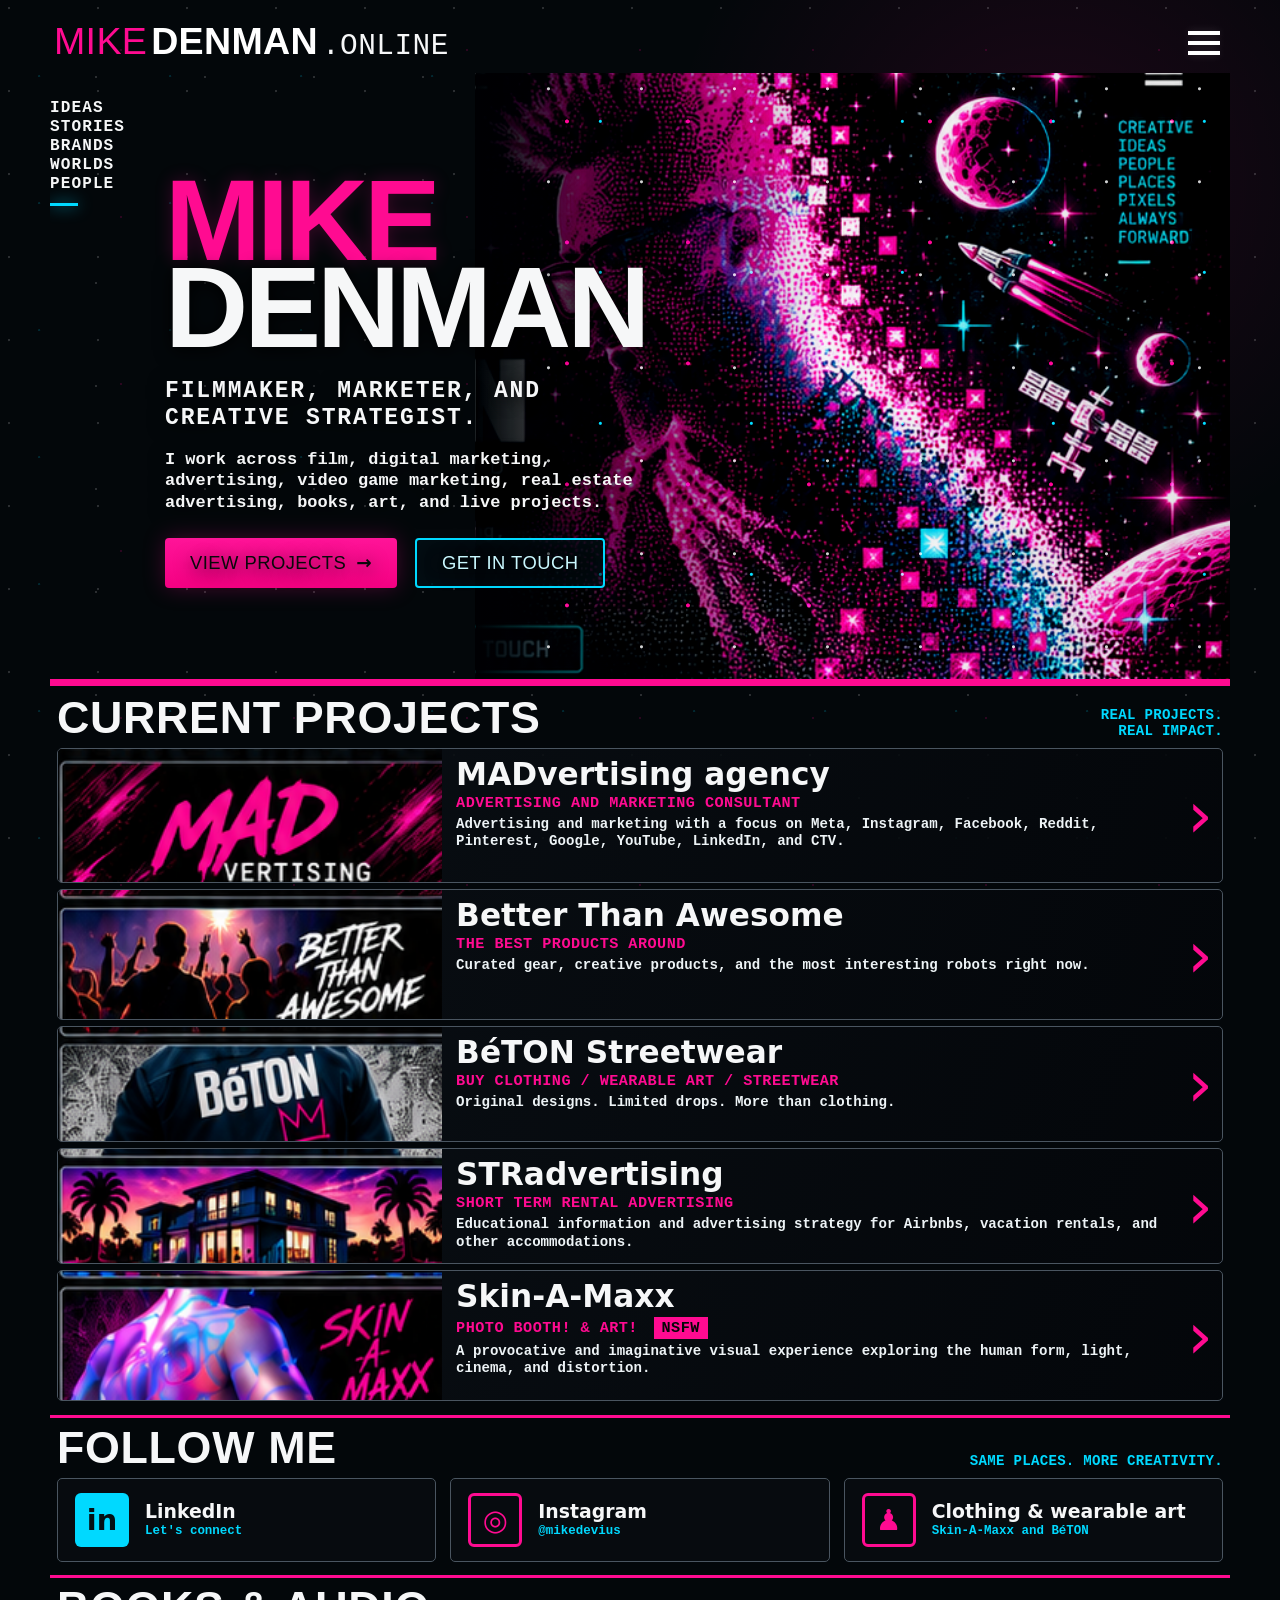
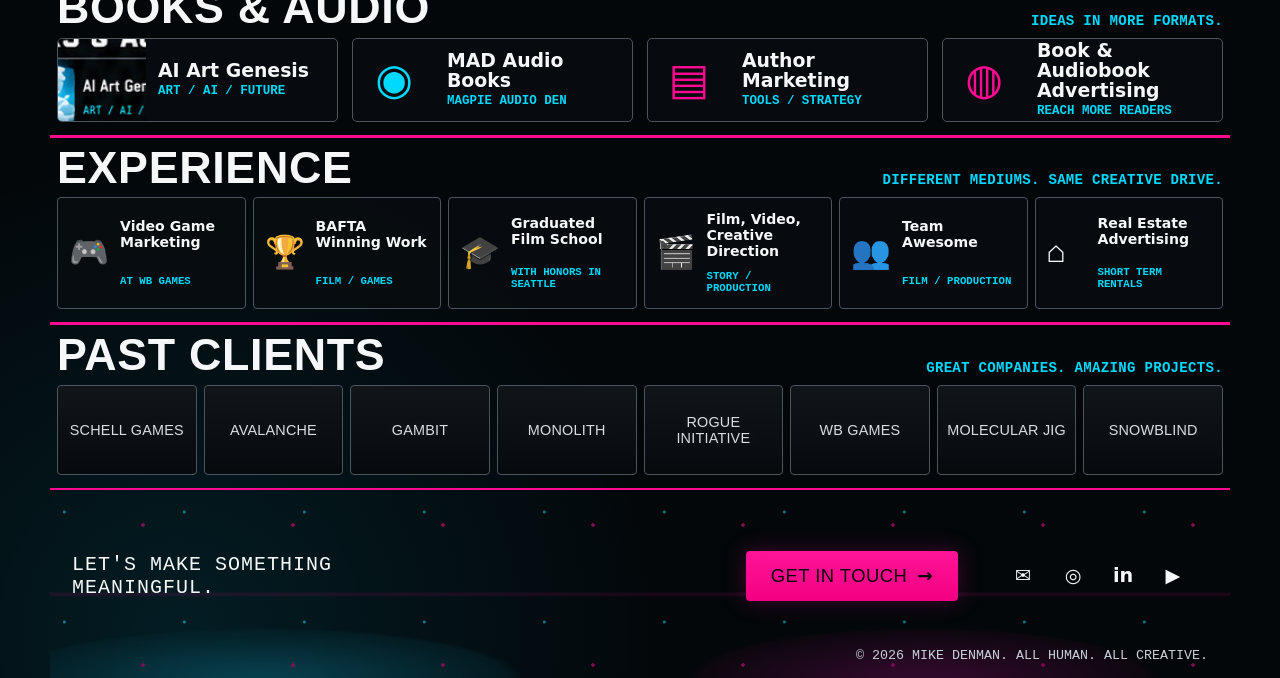
==== index.html @ 206ef880 "Add files via upload" ====
<!doctype html>
<html lang="en">
<head>
  <meta charset="utf-8">
  <meta name="viewport" content="width=device-width, initial-scale=1">
  <title>Mike Denman | Filmmaker, Marketer, Creative Strategist</title>
  <meta name="description" content="Mike Denman works across film, digital marketing, advertising, video game marketing, real estate advertising, books, art, and live projects.">
  <meta name="theme-color" content="#05080a">
  <meta property="og:title" content="Mike Denman | Filmmaker, Marketer, Creative Strategist">
  <meta property="og:description" content="Ideas, stories, brands, worlds, people. Film, marketing, advertising, games, books, art, and live projects.">
  <meta property="og:type" content="website">
  <meta property="og:image" content="assets/hero.png">
  <link rel="stylesheet" href="styles.css">
  <script src="site-config.js" defer></script>
  <script src="script.js" defer></script>
</head>
<body>
  <div class="page-noise" aria-hidden="true"></div>

  <header class="site-header" id="top">
    <a class="brand" href="#top" aria-label="Mike Denman Online home">
      <span>MIKE</span><strong>DENMAN</strong><em>.ONLINE</em>
    </a>
    <button class="menu-button" type="button" aria-label="Open navigation" aria-expanded="false">
      <span></span><span></span><span></span>
    </button>
    <nav class="nav-panel" aria-label="Primary navigation">
      <a href="#projects">Projects</a>
      <a href="#books">Books & Audio</a>
      <a href="#experience">Experience</a>
      <a href="#clients">Clients</a>
      <a data-link="linktree" href="https://linktr.ee/mikedenman" target="_blank" rel="noopener noreferrer">Contact</a>
    </nav>
  </header>

  <main>
    <section class="hero section-shell">
      <div class="hero-art" aria-hidden="true"></div>
      <div class="hero-left-rail" aria-hidden="true">
        <span>IDEAS</span><span>STORIES</span><span>BRANDS</span><span>WORLDS</span><span>PEOPLE</span>
      </div>
      <div class="hero-copy">
        <p class="eyebrow">CREATIVE IDEAS. PEOPLE. PLACES. PIXELS. ALWAYS FORWARD.</p>
        <h1><span>MIKE</span><br>DENMAN</h1>
        <p class="hero-role">FILMMAKER, MARKETER, AND<br>CREATIVE STRATEGIST.</p>
        <p class="hero-intro">I work across film, digital marketing, advertising, video game marketing, real estate advertising, books, art, and live projects.</p>
        <div class="hero-actions">
          <a class="button button-primary" href="#projects">VIEW PROJECTS <span>→</span></a>
          <a class="button button-secondary" data-link="linktree" href="https://linktr.ee/mikedenman" target="_blank" rel="noopener noreferrer">GET IN TOUCH</a>
        </div>
      </div>
    </section>

    <section class="content-section" id="projects">
      <div class="section-heading">
        <h2>CURRENT PROJECTS</h2>
        <p>REAL PROJECTS.<br>REAL IMPACT.</p>
      </div>
      <div class="projects-list">
        <a class="project-card" data-link="madvertising" href="https://madvertising.agency/" target="_blank" rel="noopener noreferrer">
          <img src="assets/mad.png" alt="MADvertising creative artwork">
          <div class="project-copy"><h3>MADvertising agency</h3><strong>ADVERTISING AND MARKETING CONSULTANT</strong><p>Advertising and marketing with a focus on Meta, Instagram, Facebook, Reddit, Pinterest, Google, YouTube, LinkedIn, and CTV.</p></div>
          <span class="project-arrow">›</span>
        </a>
        <a class="project-card" data-link="betterThanAwesome" href="https://betterthanawesome.com/" target="_blank" rel="noopener noreferrer">
          <img src="assets/bta.png" alt="Better Than Awesome project artwork">
          <div class="project-copy"><h3>Better Than Awesome</h3><strong>THE BEST PRODUCTS AROUND</strong><p>Curated gear, creative products, and the most interesting robots right now.</p></div>
          <span class="project-arrow">›</span>
        </a>
        <a class="project-card" data-link="beton" href="https://betonstreetwear.com/" target="_blank" rel="noopener noreferrer">
          <img src="assets/beton.png" alt="BéTON streetwear artwork">
          <div class="project-copy"><h3>BéTON Streetwear</h3><strong>BUY CLOTHING / WEARABLE ART / STREETWEAR</strong><p>Original designs. Limited drops. More than clothing.</p></div>
          <span class="project-arrow">›</span>
        </a>
        <a class="project-card" data-link="strAdvertising" href="https://stradvertising.com/" target="_blank" rel="noopener noreferrer">
          <img src="assets/str.png" alt="Short term rental property artwork">
          <div class="project-copy"><h3>STRadvertising</h3><strong>SHORT TERM RENTAL ADVERTISING</strong><p>Educational information and advertising strategy for Airbnbs, vacation rentals, and other accommodations.</p></div>
          <span class="project-arrow">›</span>
        </a>
        <a class="project-card" data-link="skinAMaxx" href="https://skin-a-maxx.com/" target="_blank" rel="noopener noreferrer">
          <img src="assets/skin.png" alt="Skin A Maxx projected light artwork">
          <div class="project-copy"><h3>Skin-A-Maxx</h3><strong>PHOTO BOOTH! & ART! <span class="nsfw">NSFW</span></strong><p>A provocative and imaginative visual experience exploring the human form, light, cinema, and distortion.</p></div>
          <span class="project-arrow">›</span>
        </a>
      </div>
    </section>

    <section class="content-section compact" id="follow">
      <div class="section-heading">
        <h2>FOLLOW ME</h2>
        <p>SAME PLACES. MORE CREATIVITY.</p>
      </div>
      <div class="card-grid follow-grid">
        <a class="mini-card" data-link="linkedin" href="https://www.linkedin.com/in/mikedenman" target="_blank" rel="noopener noreferrer">
          <span class="icon-box icon-cyan">in</span><div><h3>LinkedIn</h3><p>Let's connect</p></div>
        </a>
        <a class="mini-card" data-link="instagram" href="https://www.instagram.com/mikedevius/" target="_blank" rel="noopener noreferrer">
          <span class="icon-box icon-pink">◎</span><div><h3>Instagram</h3><p>@mikedevius</p></div>
        </a>
        <a class="mini-card" href="#projects">
          <span class="icon-box icon-pink">♟</span><div><h3>Clothing & wearable art</h3><p>Skin-A-Maxx and BéTON</p></div>
        </a>
      </div>
    </section>

    <section class="content-section compact" id="books">
      <div class="section-heading">
        <h2>BOOKS & AUDIO</h2>
        <p>IDEAS IN MORE FORMATS.</p>
      </div>
      <div class="card-grid books-grid">
        <a class="book-card" data-link="aiArtGenesis" href="https://business.walmart.com/ip/Ai-Art-Genesis-an-AiRTful-look-at-the-book-of-Genesis-Paperback-9798874169930/5326569112" target="_blank" rel="noopener noreferrer">
          <img src="assets/ai.png" alt="AI Art Genesis book artwork"><div><h3>AI Art Genesis</h3><p>ART / AI / FUTURE</p></div>
        </a>
        <a class="book-card" data-link="madAudiobooks" href="https://www.madaudiobooks.com/" target="_blank" rel="noopener noreferrer">
          <span class="book-icon">◉</span><div><h3>MAD Audio Books</h3><p>MAGPIE AUDIO DEN</p></div>
        </a>
        <a class="book-card" data-link="madvertising" href="https://madvertising.agency/" target="_blank" rel="noopener noreferrer">
          <span class="book-icon">▤</span><div><h3>Author Marketing</h3><p>TOOLS / STRATEGY</p></div>
        </a>
        <a class="book-card" data-link="madvertising" href="https://madvertising.agency/" target="_blank" rel="noopener noreferrer">
          <span class="book-icon">◍</span><div><h3>Book & Audiobook Advertising</h3><p>REACH MORE READERS</p></div>
        </a>
      </div>
    </section>

    <section class="content-section compact" id="experience">
      <div class="section-heading">
        <h2>EXPERIENCE</h2>
        <p>DIFFERENT MEDIUMS. SAME CREATIVE DRIVE.</p>
      </div>
      <div class="experience-grid">
        <article class="experience-card"><span>🎮</span><h3>Video Game Marketing</h3><p>AT WB GAMES</p></article>
        <article class="experience-card"><span>🏆</span><h3>BAFTA Winning Work</h3><p>FILM / GAMES</p></article>
        <article class="experience-card"><span>🎓</span><h3>Graduated Film School</h3><p>WITH HONORS IN SEATTLE</p></article>
        <article class="experience-card"><span>🎬</span><h3>Film, Video, Creative Direction</h3><p>STORY / PRODUCTION</p></article>
        <article class="experience-card"><span>👥</span><h3>Team Awesome</h3><p>FILM / PRODUCTION</p></article>
        <article class="experience-card"><span>⌂</span><h3>Real Estate Advertising</h3><p>SHORT TERM RENTALS</p></article>
      </div>
    </section>

    <section class="content-section compact" id="clients">
      <div class="section-heading">
        <h2>PAST CLIENTS</h2>
        <p>GREAT COMPANIES. AMAZING PROJECTS.</p>
      </div>
      <div class="clients-grid">
        <a href="https://www.schellgames.com/" target="_blank" rel="noopener noreferrer">SCHELL GAMES</a>
        <a data-link="avalanche" href="https://www.avalanchestudios.com/" target="_blank" rel="noopener noreferrer">AVALANCHE</a>
        <div>GAMBIT</div>
        <a data-link="wbGames" href="https://www.warnerbrosgames.com/" target="_blank" rel="noopener noreferrer">MONOLITH</a>
        <a data-link="rogueInitiative" href="https://www.rogueinitiative.com/" target="_blank" rel="noopener noreferrer">ROGUE INITIATIVE</a>
        <a data-link="wbGames" href="https://www.warnerbrosgames.com/" target="_blank" rel="noopener noreferrer">WB GAMES</a>
        <div>MOLECULAR JIG</div>
        <a data-link="snowblind" href="https://en.wikipedia.org/wiki/Snowblind_Studios" target="_blank" rel="noopener noreferrer">SNOWBLIND</a>
      </div>
    </section>

    <section class="final-cta">
      <div class="final-cta-art" aria-hidden="true"></div>
      <p>LET'S MAKE SOMETHING<br>MEANINGFUL.</p>
      <a class="button button-primary" data-link="linktree" href="https://linktr.ee/mikedenman" target="_blank" rel="noopener noreferrer">GET IN TOUCH <span>→</span></a>
      <div class="footer-socials" aria-label="Social links">
        <a data-link="linktree" href="https://linktr.ee/mikedenman" target="_blank" rel="noopener noreferrer" aria-label="Contact">✉</a>
        <a data-link="instagram" href="https://www.instagram.com/mikedevius/" target="_blank" rel="noopener noreferrer" aria-label="Instagram">◎</a>
        <a data-link="linkedin" href="https://www.linkedin.com/in/mikedenman" target="_blank" rel="noopener noreferrer" aria-label="LinkedIn">in</a>
        <a data-link="youtube" href="https://www.youtube.com/results?search_query=Mike+Denman+film+marketing" target="_blank" rel="noopener noreferrer" aria-label="YouTube">▶</a>
      </div>
      <small>© 2026 MIKE DENMAN. ALL HUMAN. ALL CREATIVE.</small>
    </section>
  </main>

  <script type="application/ld+json">
  {
    "@context": "https://schema.org",
    "@type": "Person",
    "name": "Mike Denman",
    "url": "https://mikedenman.online/",
    "jobTitle": "Filmmaker, Marketer, and Creative Strategist",
    "sameAs": [
      "https://www.linkedin.com/in/mikedenman",
      "https://www.instagram.com/mikedevius/",
      "https://linktr.ee/mikedenman"
    ]
  }
  </script>
</body>
</html>
---- styles.css ----
:root {
  --bg: #03070a;
  --panel: rgba(9, 13, 17, 0.88);
  --panel2: rgba(12, 17, 22, 0.96);
  --line: #35404b;
  --text: #f6f7f8;
  --muted: #aeb8c1;
  --pink: #ff0b91;
  --cyan: #00d9ff;
  --cyan2: #00efff;
  --max: 1180px;
  --display: Impact, Haettenschweiler, "Arial Narrow Bold", "Arial Narrow", sans-serif;
  --mono: "SFMono-Regular", Consolas, "Liberation Mono", Menlo, monospace;
  --sans: Inter, ui-sans-serif, system-ui, -apple-system, BlinkMacSystemFont, "Segoe UI", sans-serif;
}
* { box-sizing: border-box; }
html { scroll-behavior: smooth; background: var(--bg); }
body {
  margin: 0;
  color: var(--text);
  background:
    radial-gradient(circle at 82% 8%, rgba(255,11,145,.10), transparent 24rem),
    radial-gradient(circle at 14% 98%, rgba(0,217,255,.10), transparent 30rem),
    var(--bg);
  font-family: var(--mono);
  overflow-x: hidden;
}
a { color: inherit; text-decoration: none; }
img { display: block; max-width: 100%; }
button, a { -webkit-tap-highlight-color: transparent; }
.page-noise {
  position: fixed; inset: 0; z-index: 0; pointer-events: none; opacity: .16;
  background-image:
    radial-gradient(circle at 10% 10%, white 0 1px, transparent 1.3px),
    radial-gradient(circle at 30% 60%, var(--cyan) 0 1px, transparent 1.3px),
    radial-gradient(circle at 70% 30%, var(--pink) 0 1px, transparent 1.3px),
    radial-gradient(circle at 88% 75%, white 0 1px, transparent 1.3px);
  background-size: 89px 83px, 131px 127px, 173px 167px, 109px 103px;
}
.site-header, main { position: relative; z-index: 1; }
.site-header {
  width: min(var(--max), calc(100% - 38px));
  margin: 0 auto;
  padding: 23px 4px 10px;
  display: flex; align-items: center; justify-content: space-between;
}
.brand { display: inline-flex; align-items: baseline; gap: 4px; letter-spacing: .02em; }
.brand span, .brand strong { font-family: var(--display); font-size: clamp(1.6rem, 3vw, 2.35rem); line-height: 1; }
.brand span { color: var(--pink); }
.brand strong { color: white; }
.brand em { font-style: normal; font-weight: 300; font-size: clamp(1.25rem, 2.3vw, 2rem); letter-spacing: .015em; }
.menu-button { width: 46px; height: 38px; border: 0; background: transparent; display: grid; align-content: center; gap: 6px; cursor: pointer; z-index: 5; }
.menu-button span { width: 32px; height: 4px; background: white; display: block; margin-left: auto; box-shadow: 0 0 8px rgba(255,255,255,.14); }
.nav-panel {
  position: absolute; right: 0; top: 70px; display: grid; min-width: 220px; padding: 16px; gap: 6px;
  border: 1px solid var(--line); background: rgba(3,7,10,.97); box-shadow: 0 18px 50px #000; transform: translateY(-8px); opacity: 0; pointer-events: none; transition: .18s ease;
}
.nav-panel.open { transform: none; opacity: 1; pointer-events: auto; }
.nav-panel a { padding: 12px 14px; border: 1px solid transparent; font-weight: 700; }
.nav-panel a:hover { border-color: var(--cyan); color: var(--cyan); }
.section-shell, .content-section, .final-cta { width: min(var(--max), calc(100% - 38px)); margin: 0 auto; }
.hero {
  min-height: 610px; display: grid; grid-template-columns: 115px minmax(430px, 590px) 1fr; position: relative; overflow: hidden; border-bottom: 4px solid var(--pink); padding-top: 18px;
}
.hero-art {
  position: absolute; inset: 0 0 0 36%; z-index: 0;
  background-image: linear-gradient(90deg, var(--bg) 0%, rgba(3,7,10,.62) 14%, rgba(3,7,10,.06) 46%, rgba(3,7,10,.13) 100%), url('assets/hero.png');
  background-size: cover; background-position: center right; filter: contrast(1.06) saturate(1.05);
}
.hero-art::after {
  content: ""; position: absolute; inset: 0; pointer-events: none;
  background: radial-gradient(circle at 79% 17%, rgba(255,255,255,.8) 0 1px, transparent 2px), radial-gradient(circle at 83% 32%, var(--cyan) 0 1px, transparent 2px), radial-gradient(circle at 76% 40%, var(--pink) 0 1.5px, transparent 2.4px);
  background-size: 93px 93px, 151px 151px, 121px 121px;
  mix-blend-mode: screen;
}
.hero-left-rail { z-index: 2; display: flex; flex-direction: column; gap: 1px; padding-top: 8px; font-weight: 700; letter-spacing: .07em; }
.hero-left-rail::after { content: ""; width: 28px; height: 3px; background: var(--cyan); margin-top: 9px; box-shadow: 0 0 15px rgba(0,217,255,.8); }
.hero-copy { z-index: 2; align-self: center; max-width: 570px; padding: 50px 0 55px; text-shadow: 0 3px 18px #000; }
.eyebrow { display: none; }
.hero h1 { font-family: var(--display); font-size: clamp(5.4rem, 9vw, 8.2rem); line-height: .75; margin: 0 0 28px; letter-spacing: -.035em; text-transform: uppercase; }
.hero h1 span { color: var(--pink); text-shadow: 0 0 18px rgba(255,11,145,.22); }
.hero-role { font-family: var(--mono); font-size: clamp(1.05rem, 1.8vw, 1.45rem); font-weight: 900; letter-spacing: .08em; line-height: 1.18; margin: 0 0 16px; }
.hero-intro { font-family: var(--mono); font-size: clamp(.91rem, 1.4vw, 1.06rem); font-weight: 700; line-height: 1.28; max-width: 490px; margin: 0; }
.hero-actions { display: flex; gap: 18px; margin-top: 24px; flex-wrap: wrap; }
.button { min-height: 50px; padding: 0 25px; display: inline-flex; align-items: center; justify-content: center; font-family: var(--display); font-size: 1.15rem; letter-spacing: .025em; border-radius: 4px; transition: transform .15s ease, box-shadow .15s ease; }
.button:hover { transform: translateY(-2px); }
.button-primary { background: linear-gradient(180deg, #ff1498, #f40082); color: #08090a; box-shadow: 0 0 22px rgba(255,11,145,.25); }
.button-primary span { margin-left: 10px; font-family: var(--sans); font-weight: 900; }
.button-secondary { border: 2px solid var(--cyan); color: #c9f8ff; background: rgba(4,15,19,.58); box-shadow: inset 0 0 22px rgba(0,217,255,.03); }
.content-section { border-top: 3px solid var(--pink); padding: 10px 7px 14px; }
.content-section:first-of-type { border-top: 0; }
.content-section.compact { padding-top: 8px; padding-bottom: 13px; }
.section-heading { display: flex; align-items: end; justify-content: space-between; gap: 24px; margin-bottom: 9px; }
.section-heading h2 { font-family: var(--display); font-size: clamp(2rem, 4vw, 2.8rem); line-height: .95; margin: 0; letter-spacing: .015em; }
.section-heading p { margin: 0; color: var(--cyan); font-weight: 800; text-align: right; font-size: .88rem; letter-spacing: .02em; }
.projects-list { display: grid; gap: 6px; }
.project-card {
  display: grid; grid-template-columns: minmax(230px, 33%) 1fr 44px; min-height: 106px; align-items: stretch; border: 1px solid #4a5560; background: linear-gradient(110deg, rgba(11,17,22,.88), rgba(4,7,10,.9)); border-radius: 5px; overflow: hidden; transition: border-color .15s ease, transform .15s ease, box-shadow .15s ease;
}
.project-card:hover { transform: translateX(3px); border-color: var(--pink); box-shadow: 0 0 24px rgba(255,11,145,.08); }
.project-card img { width: 100%; height: 100%; min-height: 104px; object-fit: cover; }
.project-copy { padding: 10px 14px 8px; min-width: 0; }
.project-copy h3 { font-family: var(--sans); font-size: clamp(1.3rem, 2.6vw, 1.95rem); line-height: 1; margin: 0 0 4px; }
.project-copy strong { display: block; color: var(--pink); font-size: .95rem; letter-spacing: .03em; margin-bottom: 4px; }
.project-copy p { margin: 0; color: #edf3f6; line-height: 1.22; font-weight: 650; font-size: .88rem; }
.nsfw { display: inline-block; color: #050608; background: var(--pink); padding: 2px 8px; margin-left: 6px; }
.project-arrow { display: grid; place-items: center; font-family: var(--sans); font-size: 4rem; line-height: 1; color: var(--pink); }
.card-grid { display: grid; gap: 14px; }
.follow-grid { grid-template-columns: repeat(3, 1fr); }
.mini-card, .book-card { min-height: 84px; border: 1px solid #4a5560; border-radius: 5px; background: rgba(8,13,17,.88); display: flex; align-items: center; gap: 16px; padding: 12px 17px; transition: .15s ease; }
.mini-card:hover, .book-card:hover { border-color: var(--cyan); transform: translateY(-2px); }
.mini-card h3, .book-card h3 { font-family: var(--sans); font-size: 1.18rem; margin: 0 0 3px; line-height: 1.05; }
.mini-card p, .book-card p { color: var(--cyan); font-weight: 800; font-size: .78rem; margin: 0; }
.icon-box { flex: 0 0 54px; height: 54px; display: grid; place-items: center; font: 900 1.8rem/1 var(--sans); border-radius: 6px; }
.icon-cyan { color: #041014; background: var(--cyan); }
.icon-pink { color: var(--pink); border: 3px solid var(--pink); background: transparent; }
.books-grid { grid-template-columns: repeat(4, 1fr); }
.book-card { padding: 0 11px 0 0; overflow: hidden; gap: 12px; }
.book-card img { width: 88px; align-self: stretch; object-fit: cover; }
.book-icon { flex: 0 0 82px; height: 100%; min-height: 82px; display: grid; place-items: center; font: 900 2.7rem/1 var(--sans); color: var(--cyan); }
.book-card:nth-child(3) .book-icon, .book-card:nth-child(4) .book-icon { color: var(--pink); }
.experience-grid { display: grid; grid-template-columns: repeat(6, 1fr); gap: 7px; }
.experience-card { min-height: 112px; border: 1px solid #4a5560; border-radius: 4px; background: rgba(8,13,17,.88); display: grid; grid-template-columns: 42px 1fr; grid-template-rows: auto auto; align-items: center; padding: 11px; column-gap: 9px; }
.experience-card span { font-size: 2rem; grid-row: 1 / 3; filter: saturate(.85); }
.experience-card h3 { margin: 0; font-family: var(--sans); font-size: .88rem; line-height: 1.12; }
.experience-card p { margin: 4px 0 0; color: var(--cyan); font-size: .67rem; font-weight: 900; line-height: 1.13; }
.clients-grid { display: grid; grid-template-columns: repeat(8, 1fr); gap: 7px; }
.clients-grid a, .clients-grid div { min-height: 90px; padding: 9px; display: grid; place-items: center; text-align: center; border: 1px solid #4a5560; border-radius: 4px; background: linear-gradient(180deg, #10151a, #070a0d); color: #d8dde1; font-family: var(--display); letter-spacing: .015em; font-size: .9rem; text-shadow: 0 0 14px rgba(255,255,255,.15); transition: .15s ease; }
.clients-grid a:hover { color: white; border-color: var(--pink); transform: translateY(-2px); }
.final-cta { min-height: 190px; margin-top: 0; position: relative; display: grid; grid-template-columns: 1fr auto 220px; grid-template-rows: 1fr auto; align-items: center; gap: 16px 30px; overflow: hidden; border-top: 2px solid var(--pink); padding: 30px 22px 15px; }
.final-cta-art { position: absolute; inset: 0; z-index: 0; opacity: .5; background: radial-gradient(circle at 12% 20%, var(--cyan) 0 1px, transparent 2px), radial-gradient(circle at 62% 25%, var(--pink) 0 1.5px, transparent 2px), linear-gradient(180deg, transparent 0 54%, rgba(255,11,145,.2) 55% 56%, transparent 57%), radial-gradient(ellipse at 18% 100%, #0d6478 0 2%, #06242d 18%, transparent 19%), radial-gradient(ellipse at 74% 100%, #5a0c48 0 3%, #180914 18%, transparent 19%); background-size: 120px 110px, 150px 140px, auto, auto, auto; }
.final-cta > *:not(.final-cta-art) { position: relative; z-index: 2; }
.final-cta > p { margin: 0; font-size: 1.25rem; letter-spacing: .05em; }
.footer-socials { display: flex; gap: 12px; justify-content: center; }
.footer-socials a { width: 38px; height: 38px; border: 1px solid transparent; display: grid; place-items: center; font-family: var(--sans); font-weight: 900; font-size: 1.2rem; }
.footer-socials a:hover { color: var(--cyan); border-color: var(--cyan); }
.final-cta small { grid-column: 1 / -1; text-align: right; color: #c8d0d6; }
:focus-visible { outline: 3px solid var(--cyan); outline-offset: 3px; }

@media (max-width: 1040px) {
  .hero { grid-template-columns: 86px minmax(390px, 520px) 1fr; min-height: 570px; }
  .hero-art { left: 38%; }
  .books-grid { grid-template-columns: repeat(2, 1fr); }
  .experience-grid { grid-template-columns: repeat(3, 1fr); }
  .clients-grid { grid-template-columns: repeat(4, 1fr); }
}
@media (max-width: 780px) {
  .site-header, .section-shell, .content-section, .final-cta { width: min(100% - 22px, var(--max)); }
  .site-header { padding-top: 15px; }
  .hero { display: block; min-height: 630px; padding: 0 14px; }
  .hero-art { inset: 0; opacity: .72; background-position: 65% center; }
  .hero-left-rail { display: none; }
  .hero-copy { position: relative; z-index: 2; max-width: 520px; padding: 112px 0 44px; }
  .hero-copy::before { content: "IDEAS  STORIES  BRANDS  WORLDS  PEOPLE"; display: block; margin-bottom: 30px; width: 100%; color: white; font-weight: 900; font-size: .72rem; letter-spacing: .06em; }
  .hero h1 { font-size: clamp(4.6rem, 22vw, 7rem); }
  .hero-intro { max-width: 410px; }
  .follow-grid { grid-template-columns: 1fr; }
  .project-card { grid-template-columns: 150px 1fr 28px; }
  .project-copy { padding: 9px 10px 7px; }
  .project-copy p { font-size: .78rem; }
  .project-copy strong { font-size: .75rem; }
  .project-arrow { font-size: 2.8rem; }
  .final-cta { grid-template-columns: 1fr auto; }
  .footer-socials { grid-column: 1 / -1; justify-content: flex-start; }
}
@media (max-width: 560px) {
  .brand em { display: none; }
  .section-heading { align-items: start; }
  .section-heading p { font-size: .68rem; max-width: 150px; }
  .hero { min-height: 665px; }
  .hero-art { opacity: .6; background-position: 61% center; }
  .hero-copy { padding-top: 95px; }
  .hero-role { font-size: .95rem; }
  .hero-intro { font-size: .84rem; line-height: 1.34; max-width: 360px; }
  .hero-actions { gap: 10px; }
  .button { min-height: 45px; padding: 0 17px; font-size: 1rem; }
  .project-card { grid-template-columns: 1fr 34px; grid-template-rows: 118px auto; }
  .project-card img { grid-column: 1 / -1; min-height: 118px; height: 118px; }
  .project-copy { padding: 11px 10px 10px; }
  .project-copy h3 { font-size: 1.23rem; }
  .project-arrow { grid-row: 2; grid-column: 2; }
  .books-grid, .experience-grid, .clients-grid { grid-template-columns: repeat(2, 1fr); }
  .experience-card { min-height: 128px; grid-template-columns: 34px 1fr; padding: 9px; }
  .experience-card span { font-size: 1.6rem; }
  .clients-grid a, .clients-grid div { min-height: 72px; font-size: .78rem; }
  .final-cta { grid-template-columns: 1fr; min-height: 240px; }
  .final-cta small { text-align: left; }
}
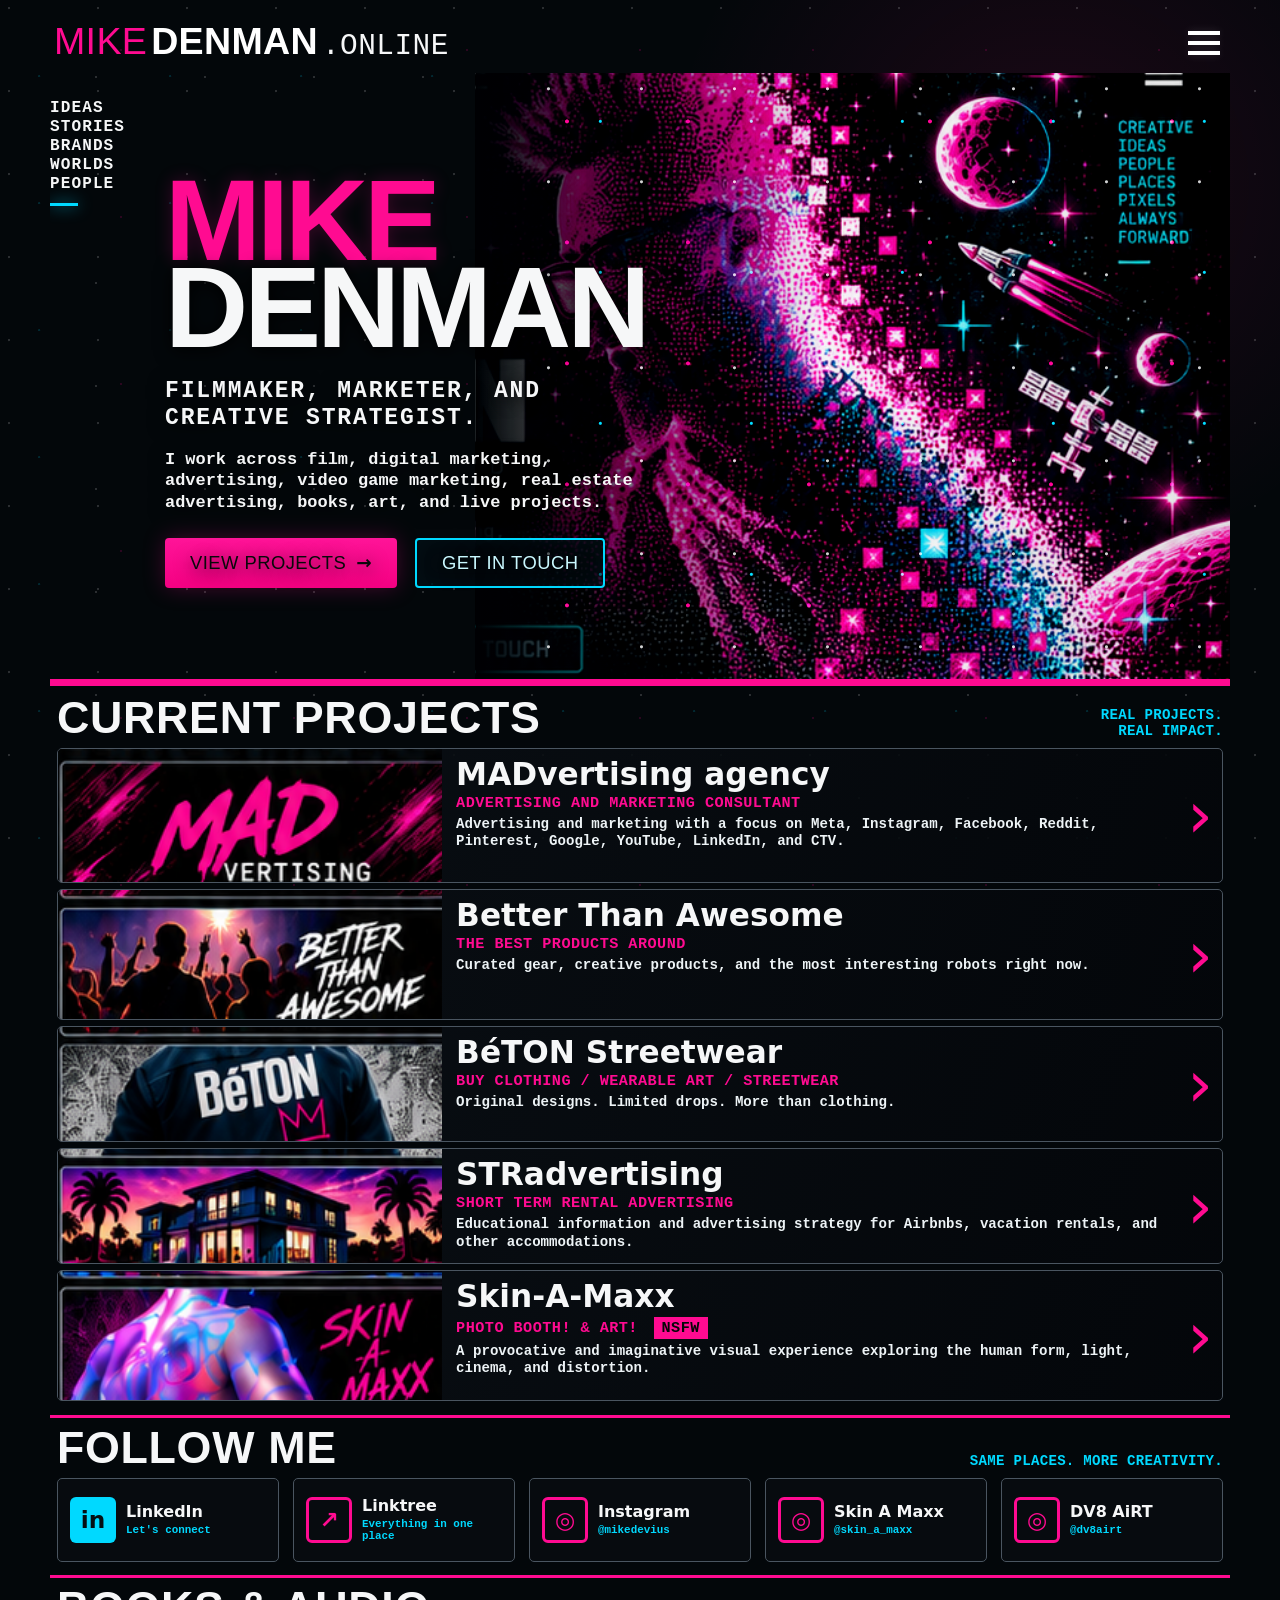
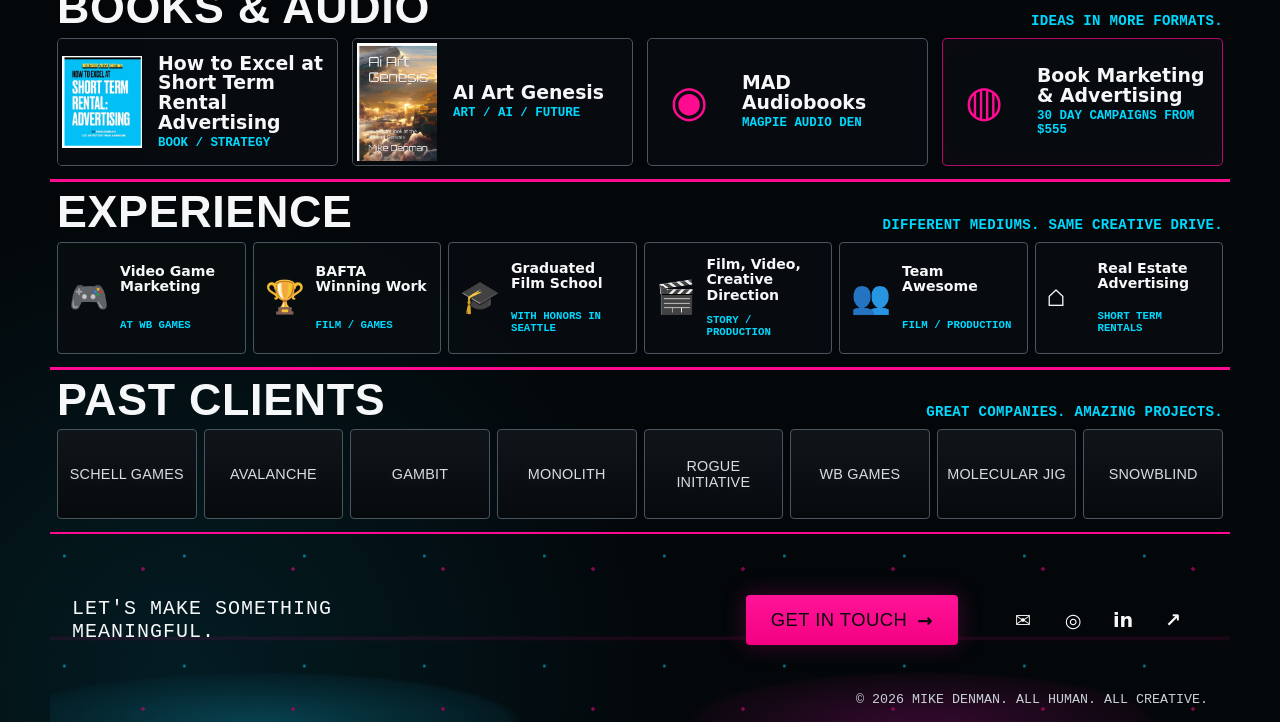
==== commit 5b1e1a41: "Add files via upload" ====
--- a/index.html
+++ b/index.html
@@ -1,176 +1,145 @@
-<!doctype html>
+<!DOCTYPE html>
+
 <html lang="en">
 <head>
-  <meta charset="utf-8">
-  <meta name="viewport" content="width=device-width, initial-scale=1">
-  <title>Mike Denman | Filmmaker, Marketer, Creative Strategist</title>
-  <meta name="description" content="Mike Denman works across film, digital marketing, advertising, video game marketing, real estate advertising, books, art, and live projects.">
-  <meta name="theme-color" content="#05080a">
-  <meta property="og:title" content="Mike Denman | Filmmaker, Marketer, Creative Strategist">
-  <meta property="og:description" content="Ideas, stories, brands, worlds, people. Film, marketing, advertising, games, books, art, and live projects.">
-  <meta property="og:type" content="website">
-  <meta property="og:image" content="assets/hero.png">
-  <link rel="stylesheet" href="styles.css">
-  <script src="site-config.js" defer></script>
-  <script src="script.js" defer></script>
+<meta charset="utf-8"/>
+<meta content="width=device-width, initial-scale=1" name="viewport"/>
+<title>Mike Denman | Filmmaker, Marketer, Creative Strategist</title>
+<meta content="Mike Denman works across film, digital marketing, advertising, video game marketing, real estate advertising, books, art, and live projects." name="description"/>
+<meta content="#05080a" name="theme-color"/>
+<meta content="Mike Denman | Filmmaker, Marketer, Creative Strategist" property="og:title"/>
+<meta content="Ideas, stories, brands, worlds, people. Film, marketing, advertising, games, books, art, and live projects." property="og:description"/>
+<meta content="website" property="og:type"/>
+<meta content="assets/hero.png" property="og:image"/>
+<link href="styles.css" rel="stylesheet"/>
+<script defer="" src="site-config.js"></script>
+<script defer="" src="script.js"></script>
 </head>
 <body>
-  <div class="page-noise" aria-hidden="true"></div>
-
-  <header class="site-header" id="top">
-    <a class="brand" href="#top" aria-label="Mike Denman Online home">
-      <span>MIKE</span><strong>DENMAN</strong><em>.ONLINE</em>
-    </a>
-    <button class="menu-button" type="button" aria-label="Open navigation" aria-expanded="false">
-      <span></span><span></span><span></span>
-    </button>
-    <nav class="nav-panel" aria-label="Primary navigation">
-      <a href="#projects">Projects</a>
-      <a href="#books">Books & Audio</a>
-      <a href="#experience">Experience</a>
-      <a href="#clients">Clients</a>
-      <a data-link="linktree" href="https://linktr.ee/mikedenman" target="_blank" rel="noopener noreferrer">Contact</a>
-    </nav>
-  </header>
-
-  <main>
-    <section class="hero section-shell">
-      <div class="hero-art" aria-hidden="true"></div>
-      <div class="hero-left-rail" aria-hidden="true">
-        <span>IDEAS</span><span>STORIES</span><span>BRANDS</span><span>WORLDS</span><span>PEOPLE</span>
-      </div>
-      <div class="hero-copy">
-        <p class="eyebrow">CREATIVE IDEAS. PEOPLE. PLACES. PIXELS. ALWAYS FORWARD.</p>
-        <h1><span>MIKE</span><br>DENMAN</h1>
-        <p class="hero-role">FILMMAKER, MARKETER, AND<br>CREATIVE STRATEGIST.</p>
-        <p class="hero-intro">I work across film, digital marketing, advertising, video game marketing, real estate advertising, books, art, and live projects.</p>
-        <div class="hero-actions">
-          <a class="button button-primary" href="#projects">VIEW PROJECTS <span>→</span></a>
-          <a class="button button-secondary" data-link="linktree" href="https://linktr.ee/mikedenman" target="_blank" rel="noopener noreferrer">GET IN TOUCH</a>
-        </div>
-      </div>
-    </section>
-
-    <section class="content-section" id="projects">
-      <div class="section-heading">
-        <h2>CURRENT PROJECTS</h2>
-        <p>REAL PROJECTS.<br>REAL IMPACT.</p>
-      </div>
-      <div class="projects-list">
-        <a class="project-card" data-link="madvertising" href="https://madvertising.agency/" target="_blank" rel="noopener noreferrer">
-          <img src="assets/mad.png" alt="MADvertising creative artwork">
-          <div class="project-copy"><h3>MADvertising agency</h3><strong>ADVERTISING AND MARKETING CONSULTANT</strong><p>Advertising and marketing with a focus on Meta, Instagram, Facebook, Reddit, Pinterest, Google, YouTube, LinkedIn, and CTV.</p></div>
-          <span class="project-arrow">›</span>
-        </a>
-        <a class="project-card" data-link="betterThanAwesome" href="https://betterthanawesome.com/" target="_blank" rel="noopener noreferrer">
-          <img src="assets/bta.png" alt="Better Than Awesome project artwork">
-          <div class="project-copy"><h3>Better Than Awesome</h3><strong>THE BEST PRODUCTS AROUND</strong><p>Curated gear, creative products, and the most interesting robots right now.</p></div>
-          <span class="project-arrow">›</span>
-        </a>
-        <a class="project-card" data-link="beton" href="https://betonstreetwear.com/" target="_blank" rel="noopener noreferrer">
-          <img src="assets/beton.png" alt="BéTON streetwear artwork">
-          <div class="project-copy"><h3>BéTON Streetwear</h3><strong>BUY CLOTHING / WEARABLE ART / STREETWEAR</strong><p>Original designs. Limited drops. More than clothing.</p></div>
-          <span class="project-arrow">›</span>
-        </a>
-        <a class="project-card" data-link="strAdvertising" href="https://stradvertising.com/" target="_blank" rel="noopener noreferrer">
-          <img src="assets/str.png" alt="Short term rental property artwork">
-          <div class="project-copy"><h3>STRadvertising</h3><strong>SHORT TERM RENTAL ADVERTISING</strong><p>Educational information and advertising strategy for Airbnbs, vacation rentals, and other accommodations.</p></div>
-          <span class="project-arrow">›</span>
-        </a>
-        <a class="project-card" data-link="skinAMaxx" href="https://skin-a-maxx.com/" target="_blank" rel="noopener noreferrer">
-          <img src="assets/skin.png" alt="Skin A Maxx projected light artwork">
-          <div class="project-copy"><h3>Skin-A-Maxx</h3><strong>PHOTO BOOTH! & ART! <span class="nsfw">NSFW</span></strong><p>A provocative and imaginative visual experience exploring the human form, light, cinema, and distortion.</p></div>
-          <span class="project-arrow">›</span>
-        </a>
-      </div>
-    </section>
-
-    <section class="content-section compact" id="follow">
-      <div class="section-heading">
-        <h2>FOLLOW ME</h2>
-        <p>SAME PLACES. MORE CREATIVITY.</p>
-      </div>
-      <div class="card-grid follow-grid">
-        <a class="mini-card" data-link="linkedin" href="https://www.linkedin.com/in/mikedenman" target="_blank" rel="noopener noreferrer">
-          <span class="icon-box icon-cyan">in</span><div><h3>LinkedIn</h3><p>Let's connect</p></div>
-        </a>
-        <a class="mini-card" data-link="instagram" href="https://www.instagram.com/mikedevius/" target="_blank" rel="noopener noreferrer">
-          <span class="icon-box icon-pink">◎</span><div><h3>Instagram</h3><p>@mikedevius</p></div>
-        </a>
-        <a class="mini-card" href="#projects">
-          <span class="icon-box icon-pink">♟</span><div><h3>Clothing & wearable art</h3><p>Skin-A-Maxx and BéTON</p></div>
-        </a>
-      </div>
-    </section>
-
-    <section class="content-section compact" id="books">
-      <div class="section-heading">
-        <h2>BOOKS & AUDIO</h2>
-        <p>IDEAS IN MORE FORMATS.</p>
-      </div>
-      <div class="card-grid books-grid">
-        <a class="book-card" data-link="aiArtGenesis" href="https://business.walmart.com/ip/Ai-Art-Genesis-an-AiRTful-look-at-the-book-of-Genesis-Paperback-9798874169930/5326569112" target="_blank" rel="noopener noreferrer">
-          <img src="assets/ai.png" alt="AI Art Genesis book artwork"><div><h3>AI Art Genesis</h3><p>ART / AI / FUTURE</p></div>
-        </a>
-        <a class="book-card" data-link="madAudiobooks" href="https://www.madaudiobooks.com/" target="_blank" rel="noopener noreferrer">
-          <span class="book-icon">◉</span><div><h3>MAD Audio Books</h3><p>MAGPIE AUDIO DEN</p></div>
-        </a>
-        <a class="book-card" data-link="madvertising" href="https://madvertising.agency/" target="_blank" rel="noopener noreferrer">
-          <span class="book-icon">▤</span><div><h3>Author Marketing</h3><p>TOOLS / STRATEGY</p></div>
-        </a>
-        <a class="book-card" data-link="madvertising" href="https://madvertising.agency/" target="_blank" rel="noopener noreferrer">
-          <span class="book-icon">◍</span><div><h3>Book & Audiobook Advertising</h3><p>REACH MORE READERS</p></div>
-        </a>
-      </div>
-    </section>
-
-    <section class="content-section compact" id="experience">
-      <div class="section-heading">
-        <h2>EXPERIENCE</h2>
-        <p>DIFFERENT MEDIUMS. SAME CREATIVE DRIVE.</p>
-      </div>
-      <div class="experience-grid">
-        <article class="experience-card"><span>🎮</span><h3>Video Game Marketing</h3><p>AT WB GAMES</p></article>
-        <article class="experience-card"><span>🏆</span><h3>BAFTA Winning Work</h3><p>FILM / GAMES</p></article>
-        <article class="experience-card"><span>🎓</span><h3>Graduated Film School</h3><p>WITH HONORS IN SEATTLE</p></article>
-        <article class="experience-card"><span>🎬</span><h3>Film, Video, Creative Direction</h3><p>STORY / PRODUCTION</p></article>
-        <article class="experience-card"><span>👥</span><h3>Team Awesome</h3><p>FILM / PRODUCTION</p></article>
-        <article class="experience-card"><span>⌂</span><h3>Real Estate Advertising</h3><p>SHORT TERM RENTALS</p></article>
-      </div>
-    </section>
-
-    <section class="content-section compact" id="clients">
-      <div class="section-heading">
-        <h2>PAST CLIENTS</h2>
-        <p>GREAT COMPANIES. AMAZING PROJECTS.</p>
-      </div>
-      <div class="clients-grid">
-        <a href="https://www.schellgames.com/" target="_blank" rel="noopener noreferrer">SCHELL GAMES</a>
-        <a data-link="avalanche" href="https://www.avalanchestudios.com/" target="_blank" rel="noopener noreferrer">AVALANCHE</a>
-        <div>GAMBIT</div>
-        <a data-link="wbGames" href="https://www.warnerbrosgames.com/" target="_blank" rel="noopener noreferrer">MONOLITH</a>
-        <a data-link="rogueInitiative" href="https://www.rogueinitiative.com/" target="_blank" rel="noopener noreferrer">ROGUE INITIATIVE</a>
-        <a data-link="wbGames" href="https://www.warnerbrosgames.com/" target="_blank" rel="noopener noreferrer">WB GAMES</a>
-        <div>MOLECULAR JIG</div>
-        <a data-link="snowblind" href="https://en.wikipedia.org/wiki/Snowblind_Studios" target="_blank" rel="noopener noreferrer">SNOWBLIND</a>
-      </div>
-    </section>
-
-    <section class="final-cta">
-      <div class="final-cta-art" aria-hidden="true"></div>
-      <p>LET'S MAKE SOMETHING<br>MEANINGFUL.</p>
-      <a class="button button-primary" data-link="linktree" href="https://linktr.ee/mikedenman" target="_blank" rel="noopener noreferrer">GET IN TOUCH <span>→</span></a>
-      <div class="footer-socials" aria-label="Social links">
-        <a data-link="linktree" href="https://linktr.ee/mikedenman" target="_blank" rel="noopener noreferrer" aria-label="Contact">✉</a>
-        <a data-link="instagram" href="https://www.instagram.com/mikedevius/" target="_blank" rel="noopener noreferrer" aria-label="Instagram">◎</a>
-        <a data-link="linkedin" href="https://www.linkedin.com/in/mikedenman" target="_blank" rel="noopener noreferrer" aria-label="LinkedIn">in</a>
-        <a data-link="youtube" href="https://www.youtube.com/results?search_query=Mike+Denman+film+marketing" target="_blank" rel="noopener noreferrer" aria-label="YouTube">▶</a>
-      </div>
-      <small>© 2026 MIKE DENMAN. ALL HUMAN. ALL CREATIVE.</small>
-    </section>
-  </main>
-
-  <script type="application/ld+json">
+<div aria-hidden="true" class="page-noise"></div>
+<header class="site-header" id="top">
+<a aria-label="Mike Denman Online home" class="brand" href="#top">
+<span>MIKE</span><strong>DENMAN</strong><em>.ONLINE</em>
+</a>
+<button aria-expanded="false" aria-label="Open navigation" class="menu-button" type="button">
+<span></span><span></span><span></span>
+</button>
+<nav aria-label="Primary navigation" class="nav-panel">
+<a href="#projects">Projects</a>
+<a href="#books">Books &amp; Audio</a>
+<a href="#experience">Experience</a>
+<a href="#clients">Clients</a>
+<a data-link="generalEmail" href="mailto:Hello@MADvertising.agency">Contact</a>
+</nav>
+</header>
+<main>
+<section class="hero section-shell">
+<div aria-hidden="true" class="hero-art"></div>
+<div aria-hidden="true" class="hero-left-rail">
+<span>IDEAS</span><span>STORIES</span><span>BRANDS</span><span>WORLDS</span><span>PEOPLE</span>
+</div>
+<div class="hero-copy">
+<p class="eyebrow">CREATIVE IDEAS. PEOPLE. PLACES. PIXELS. ALWAYS FORWARD.</p>
+<h1><span>MIKE</span><br/>DENMAN</h1>
+<p class="hero-role">FILMMAKER, MARKETER, AND<br/>CREATIVE STRATEGIST.</p>
+<p class="hero-intro">I work across film, digital marketing, advertising, video game marketing, real estate advertising, books, art, and live projects.</p>
+<div class="hero-actions">
+<a class="button button-primary" href="#projects">VIEW PROJECTS <span>→</span></a>
+<a class="button button-secondary" data-link="generalEmail" href="mailto:Hello@MADvertising.agency">GET IN TOUCH</a>
+</div>
+</div>
+</section>
+<section class="content-section" id="projects">
+<div class="section-heading">
+<h2>CURRENT PROJECTS</h2>
+<p>REAL PROJECTS.<br/>REAL IMPACT.</p>
+</div>
+<div class="projects-list">
+<a class="project-card" data-link="madvertising" href="https://madvertising.agency/" rel="noopener noreferrer" target="_blank">
+<img alt="MADvertising creative artwork" src="assets/mad.png"/>
+<div class="project-copy"><h3>MADvertising agency</h3><strong>ADVERTISING AND MARKETING CONSULTANT</strong><p>Advertising and marketing with a focus on Meta, Instagram, Facebook, Reddit, Pinterest, Google, YouTube, LinkedIn, and CTV.</p></div>
+<span class="project-arrow">›</span>
+</a>
+<a class="project-card" data-link="betterThanAwesome" href="https://betterthanawesome.com/" rel="noopener noreferrer" target="_blank">
+<img alt="Better Than Awesome project artwork" src="assets/bta.png"/>
+<div class="project-copy"><h3>Better Than Awesome</h3><strong>THE BEST PRODUCTS AROUND</strong><p>Curated gear, creative products, and the most interesting robots right now.</p></div>
+<span class="project-arrow">›</span>
+</a>
+<a class="project-card" data-link="beton" href="https://betonstreetwear.com/" rel="noopener noreferrer" target="_blank">
+<img alt="BéTON streetwear artwork" src="assets/beton.png"/>
+<div class="project-copy"><h3>BéTON Streetwear</h3><strong>BUY CLOTHING / WEARABLE ART / STREETWEAR</strong><p>Original designs. Limited drops. More than clothing.</p></div>
+<span class="project-arrow">›</span>
+</a>
+<a class="project-card" data-link="strAdvertising" href="https://stradvertising.com/" rel="noopener noreferrer" target="_blank">
+<img alt="Short term rental property artwork" src="assets/str.png"/>
+<div class="project-copy"><h3>STRadvertising</h3><strong>SHORT TERM RENTAL ADVERTISING</strong><p>Educational information and advertising strategy for Airbnbs, vacation rentals, and other accommodations.</p></div>
+<span class="project-arrow">›</span>
+</a>
+<a class="project-card" data-link="skinAMaxx" href="https://skin-a-maxx.com/" rel="noopener noreferrer" target="_blank">
+<img alt="Skin A Maxx projected light artwork" src="assets/skin.png"/>
+<div class="project-copy"><h3>Skin-A-Maxx</h3><strong>PHOTO BOOTH! &amp; ART! <span class="nsfw">NSFW</span></strong><p>A provocative and imaginative visual experience exploring the human form, light, cinema, and distortion.</p></div>
+<span class="project-arrow">›</span>
+</a>
+</div>
+</section>
+<section class="content-section compact" id="follow">
+<div class="section-heading">
+<h2>FOLLOW ME</h2>
+<p>SAME PLACES. MORE CREATIVITY.</p>
+</div>
+<div class="card-grid follow-grid"><a class="mini-card" data-link="linkedin" href="https://www.linkedin.com/in/mikedenman" rel="noopener noreferrer" target="_blank"><span class="icon-box icon-cyan">in</span><div><h3>LinkedIn</h3><p>Let's connect</p></div></a><a class="mini-card" data-link="linktree" href="https://linktr.ee/mikedenman" rel="noopener noreferrer" target="_blank"><span class="icon-box icon-pink">↗</span><div><h3>Linktree</h3><p>Everything in one place</p></div></a><a class="mini-card" data-link="instagramMike" href="https://www.instagram.com/mikedevius/" rel="noopener noreferrer" target="_blank"><span class="icon-box icon-pink">◎</span><div><h3>Instagram</h3><p>@mikedevius</p></div></a><a class="mini-card" data-link="instagramSkin" href="https://www.instagram.com/skin_a_maxx/" rel="noopener noreferrer" target="_blank"><span class="icon-box icon-pink">◎</span><div><h3>Skin A Maxx</h3><p>@skin_a_maxx</p></div></a><a class="mini-card" data-link="instagramDv8" href="https://www.instagram.com/dv8airt/" rel="noopener noreferrer" target="_blank"><span class="icon-box icon-pink">◎</span><div><h3>DV8 AiRT</h3><p>@dv8airt</p></div></a></div>
+</section>
+<section class="content-section compact" id="books">
+<div class="section-heading">
+<h2>BOOKS &amp; AUDIO</h2>
+<p>IDEAS IN MORE FORMATS.</p>
+</div>
+<div class="card-grid books-grid"><a class="book-card" data-link="excelStrAdvertising" href="https://a.co/d/0aSwdqvH" rel="noopener noreferrer" target="_blank"><img alt="How to Excel at Short Term Rental Advertising book cover" src="assets/books/excel-str-advertising.png"/><div><h3>How to Excel at Short Term Rental Advertising</h3><p>BOOK / STRATEGY</p></div></a><a class="book-card" data-link="aiArtGenesis" href="https://a.co/d/03Eim3p3" rel="noopener noreferrer" target="_blank"><img alt="AI Art Genesis book cover" src="assets/books/ai-art-genesis.png"/><div><h3>AI Art Genesis</h3><p>ART / AI / FUTURE</p></div></a><a class="book-card" data-link="madAudiobooks" href="https://www.madaudiobooks.com/" rel="noopener noreferrer" target="_blank"><span class="book-icon">◉</span><div><h3>MAD Audiobooks</h3><p>MAGPIE AUDIO DEN</p></div></a><a class="book-card book-service-card" data-link="bookMarketing" href="/book-marketing/"><span class="book-icon">◍</span><div><h3>Book Marketing &amp; Advertising</h3><p>30 DAY CAMPAIGNS FROM $555</p></div></a></div>
+</section>
+<section class="content-section compact" id="experience">
+<div class="section-heading">
+<h2>EXPERIENCE</h2>
+<p>DIFFERENT MEDIUMS. SAME CREATIVE DRIVE.</p>
+</div>
+<div class="experience-grid">
+<article class="experience-card"><span>🎮</span><h3>Video Game Marketing</h3><p>AT WB GAMES</p></article>
+<article class="experience-card"><span>🏆</span><h3>BAFTA Winning Work</h3><p>FILM / GAMES</p></article>
+<article class="experience-card"><span>🎓</span><h3>Graduated Film School</h3><p>WITH HONORS IN SEATTLE</p></article>
+<article class="experience-card"><span>🎬</span><h3>Film, Video, Creative Direction</h3><p>STORY / PRODUCTION</p></article>
+<article class="experience-card"><span>👥</span><h3>Team Awesome</h3><p>FILM / PRODUCTION</p></article>
+<article class="experience-card"><span>⌂</span><h3>Real Estate Advertising</h3><p>SHORT TERM RENTALS</p></article>
+</div>
+</section>
+<section class="content-section compact" id="clients">
+<div class="section-heading">
+<h2>PAST CLIENTS</h2>
+<p>GREAT COMPANIES. AMAZING PROJECTS.</p>
+</div>
+<div class="clients-grid">
+<a href="https://www.schellgames.com/" rel="noopener noreferrer" target="_blank">SCHELL GAMES</a>
+<a data-link="avalanche" href="https://www.avalanchestudios.com/" rel="noopener noreferrer" target="_blank">AVALANCHE</a>
+<div>GAMBIT</div>
+<a data-link="wbGames" href="https://www.warnerbrosgames.com/" rel="noopener noreferrer" target="_blank">MONOLITH</a>
+<a data-link="rogueInitiative" href="https://www.rogueinitiative.com/" rel="noopener noreferrer" target="_blank">ROGUE INITIATIVE</a>
+<a data-link="wbGames" href="https://www.warnerbrosgames.com/" rel="noopener noreferrer" target="_blank">WB GAMES</a>
+<div>MOLECULAR JIG</div>
+<a data-link="snowblind" href="https://en.wikipedia.org/wiki/Snowblind_Studios" rel="noopener noreferrer" target="_blank">SNOWBLIND</a>
+</div>
+</section>
+<section class="final-cta">
+<div aria-hidden="true" class="final-cta-art"></div>
+<p>LET'S MAKE SOMETHING<br/>MEANINGFUL.</p>
+<a class="button button-primary" data-link="generalEmail" href="mailto:Hello@MADvertising.agency">GET IN TOUCH <span>→</span></a>
+<div aria-label="Social links" class="footer-socials">
+<a aria-label="Contact" data-link="generalEmail" href="mailto:Hello@MADvertising.agency">✉</a>
+<a aria-label="Instagram" data-link="instagramMike" href="https://www.instagram.com/mikedevius/" rel="noopener noreferrer" target="_blank">◎</a>
+<a aria-label="LinkedIn" data-link="linkedin" href="https://www.linkedin.com/in/mikedenman" rel="noopener noreferrer" target="_blank">in</a>
+<a aria-label="Linktree" data-link="linktree" href="https://linktr.ee/mikedenman" rel="noopener noreferrer" target="_blank">↗</a>
+</div>
+<small>© 2026 MIKE DENMAN. ALL HUMAN. ALL CREATIVE.</small>
+</section>
+</main>
+<script type="application/ld+json">
   {
     "@context": "https://schema.org",
     "@type": "Person",
@@ -180,6 +149,8 @@
     "sameAs": [
       "https://www.linkedin.com/in/mikedenman",
       "https://www.instagram.com/mikedevius/",
+      "https://www.instagram.com/skin_a_maxx/",
+      "https://www.instagram.com/dv8airt/",
       "https://linktr.ee/mikedenman"
     ]
   }
--- a/styles.css
+++ b/styles.css
@@ -186,3 +186,156 @@
   .final-cta { grid-template-columns: 1fr; min-height: 240px; }
   .final-cta small { text-align: left; }
 }
+
+/* Expanded social cards */
+.follow-grid { grid-template-columns: repeat(5, 1fr); }
+.follow-grid .mini-card { min-width: 0; padding: 11px 12px; gap: 10px; }
+.follow-grid .mini-card h3 { font-size: 1rem; }
+.follow-grid .mini-card p { font-size: .68rem; overflow-wrap: anywhere; }
+.follow-grid .icon-box { flex-basis: 46px; height: 46px; font-size: 1.45rem; }
+.book-service-card { border-color: rgba(255,11,145,.7); box-shadow: inset 0 0 24px rgba(255,11,145,.04); }
+.book-service-card:hover { border-color: var(--pink); box-shadow: 0 0 24px rgba(255,11,145,.10); }
+
+/* Book advertising service page */
+.service-page { background:
+  radial-gradient(circle at 78% 8%, rgba(255,11,145,.15), transparent 24rem),
+  radial-gradient(circle at 14% 32%, rgba(0,217,255,.08), transparent 23rem),
+  var(--bg);
+}
+.service-hero {
+  position: relative;
+  min-height: 660px;
+  overflow: hidden;
+  padding: 96px 360px 72px 7px;
+  border-bottom: 4px solid var(--pink);
+}
+.service-hero-glow {
+  position: absolute;
+  inset: 0;
+  pointer-events: none;
+  background:
+    radial-gradient(circle at 77% 27%, rgba(255,11,145,.42) 0 2px, transparent 3px),
+    radial-gradient(circle at 86% 18%, rgba(0,217,255,.52) 0 2px, transparent 3px),
+    radial-gradient(circle at 76% 61%, rgba(255,255,255,.42) 0 1px, transparent 2px);
+  background-size: 113px 107px, 151px 139px, 97px 103px;
+  opacity: .9;
+}
+.service-kicker { color: var(--cyan); font-weight: 900; letter-spacing: .09em; margin-bottom: 18px; }
+.service-hero h1 {
+  position: relative;
+  z-index: 2;
+  margin: 0;
+  max-width: 790px;
+  font-family: var(--display);
+  font-size: clamp(4.1rem, 8vw, 7.2rem);
+  line-height: .86;
+  letter-spacing: -.025em;
+}
+.service-hero h1 span { color: var(--pink); text-shadow: 0 0 26px rgba(255,11,145,.18); }
+.service-lead { position: relative; z-index: 2; max-width: 670px; margin: 25px 0 0; font-size: clamp(1rem, 1.7vw, 1.22rem); font-weight: 700; line-height: 1.45; color: #e8edf1; }
+.service-price-lockup { position: relative; z-index: 2; display: flex; align-items: center; gap: 18px; max-width: 670px; margin: 28px 0 0; padding: 15px 18px; border: 1px solid #4a5560; background: rgba(5,10,14,.82); }
+.service-price-lockup > strong { font-family: var(--display); color: var(--pink); font-size: clamp(3.5rem, 7vw, 5.7rem); line-height: .8; }
+.service-price-lockup span { color: var(--cyan); font-weight: 900; letter-spacing: .06em; }
+.service-price-lockup p { margin: 5px 0 0; line-height: 1.25; color: #dbe2e7; font-weight: 700; font-size: .88rem; }
+.service-hero .hero-actions { position: relative; z-index: 2; }
+.book-pair { position: absolute; z-index: 1; right: 35px; top: 90px; width: 310px; height: 470px; }
+.book-pair::before { content: ""; position: absolute; inset: 40px 0 0 10px; background: radial-gradient(circle, rgba(255,11,145,.28), transparent 68%); filter: blur(12px); }
+.book-pair img { position: absolute; width: 180px; box-shadow: 0 26px 60px rgba(0,0,0,.65); border: 1px solid rgba(255,255,255,.18); }
+.book-pair img:first-child { right: 108px; top: 85px; transform: rotate(-7deg); z-index: 2; }
+.book-pair img:last-child { right: 0; top: 20px; transform: rotate(7deg); z-index: 1; }
+
+.qualification-strip { display: grid; grid-template-columns: repeat(3, 1fr); gap: 1px; padding: 0 7px; background: #263039; border-bottom: 3px solid var(--cyan); }
+.qualification-strip > div { padding: 17px 18px; background: rgba(8,13,17,.98); }
+.qualification-strip strong { display: block; color: var(--pink); font-family: var(--display); font-size: 1.35rem; letter-spacing: .03em; }
+.qualification-strip span { display: block; margin-top: 4px; color: #c8d1d8; font-size: .78rem; line-height: 1.25; }
+.qualification-strip > p { grid-column: 1 / -1; margin: 0; padding: 12px 18px; background: var(--cyan); color: #021116; text-align: center; font-weight: 900; letter-spacing: .045em; }
+.qualification-strip > p b { font-family: var(--display); font-size: 1.1rem; }
+
+.service-section { padding-top: 22px; padding-bottom: 28px; }
+.service-intro-grid { display: grid; grid-template-columns: 1.45fr .8fr; gap: 26px; }
+.service-copy-block { font-family: var(--sans); font-size: 1.02rem; line-height: 1.62; color: #e4e9ed; padding: 6px 4px; }
+.service-copy-block p { margin: 0 0 16px; }
+.service-callout { border: 1px solid #4a5560; border-left: 5px solid var(--pink); padding: 20px; background: linear-gradient(145deg, rgba(255,11,145,.07), rgba(7,11,15,.96)); }
+.service-callout > span { color: var(--cyan); font-weight: 900; letter-spacing: .07em; }
+.service-callout > strong { display: block; font-family: var(--display); color: white; font-size: 2.5rem; margin: 8px 0 12px; }
+.service-callout p { margin: 7px 0; color: #d4dbe0; line-height: 1.35; }
+
+.pricing-grid { display: grid; grid-template-columns: 1.08fr .96fr .96fr; gap: 14px; align-items: stretch; }
+.price-card { position: relative; border: 1px solid #4a5560; background: linear-gradient(160deg, rgba(12,17,22,.96), rgba(4,7,10,.96)); padding: 20px; min-height: 100%; }
+.featured-price { border-color: var(--pink); box-shadow: 0 0 32px rgba(255,11,145,.09); }
+.price-label { color: var(--cyan); font-weight: 900; letter-spacing: .06em; font-size: .78rem; }
+.price { font-family: var(--display); font-size: clamp(3.8rem, 6vw, 5.8rem); color: white; line-height: .9; margin-top: 12px; }
+.price span { font-family: var(--mono); color: var(--pink); font-size: .9rem; margin-left: 5px; }
+.price-note { color: var(--pink); font-weight: 900; font-size: .78rem; letter-spacing: .02em; }
+.price-card ul { padding: 0; margin: 18px 0 24px; list-style: none; }
+.price-card li { position: relative; padding: 8px 0 8px 20px; border-top: 1px solid rgba(74,85,96,.5); font-family: var(--sans); font-size: .9rem; line-height: 1.28; color: #dce3e7; }
+.price-card li::before { content: "+"; position: absolute; left: 0; color: var(--cyan); font-weight: 900; }
+.full-button { width: 100%; }
+.addon-price-list { margin: 20px 0; }
+.addon-price-list p { display: grid; grid-template-columns: 86px 1fr; gap: 10px; padding: 13px 0; margin: 0; border-top: 1px solid rgba(74,85,96,.5); }
+.addon-price-list strong { font-family: var(--display); font-size: 1.7rem; color: var(--pink); }
+.addon-price-list span { color: #dce3e7; font-family: var(--sans); font-size: .86rem; line-height: 1.35; }
+
+.requirements-grid, .process-grid { display: grid; grid-template-columns: repeat(4, 1fr); gap: 10px; }
+.requirements-grid article, .process-grid article { border: 1px solid #4a5560; background: rgba(8,13,17,.9); padding: 18px; min-height: 190px; }
+.requirements-grid article > span, .process-grid article > strong { display: block; font-family: var(--display); color: var(--pink); font-size: 2rem; margin-bottom: 18px; }
+.requirements-grid h3, .process-grid h3 { margin: 0 0 8px; font-family: var(--display); font-size: 1.35rem; }
+.requirements-grid p, .process-grid p { margin: 0; color: #cbd4da; font-family: var(--sans); font-size: .88rem; line-height: 1.45; }
+.process-grid article > strong { color: var(--cyan); font-size: 2.8rem; }
+
+.faq-grid { display: grid; grid-template-columns: repeat(2, 1fr); gap: 10px; }
+.faq-grid details { border: 1px solid #4a5560; background: rgba(8,13,17,.92); padding: 0 16px; }
+.faq-grid summary { cursor: pointer; padding: 17px 2px; font-family: var(--sans); font-weight: 800; color: white; }
+.faq-grid details[open] summary { color: var(--cyan); }
+.faq-grid details p { color: #cbd4da; font-family: var(--sans); line-height: 1.5; margin: 0 2px 18px; }
+
+.service-final { position: relative; overflow: hidden; margin-top: 20px; margin-bottom: 0; padding: 60px 28px; border-top: 3px solid var(--pink); border-bottom: 3px solid var(--cyan); background: linear-gradient(120deg, rgba(255,11,145,.08), rgba(0,217,255,.05) 60%, rgba(5,8,10,.98)); text-align: center; }
+.service-final::after { content: ""; position: absolute; inset: 0; pointer-events: none; background: radial-gradient(circle at 18% 20%, var(--pink) 0 1px, transparent 2px), radial-gradient(circle at 78% 70%, var(--cyan) 0 1px, transparent 2px); background-size: 111px 105px, 137px 129px; opacity: .45; }
+.service-final > * { position: relative; z-index: 2; }
+.service-final-kicker { color: var(--cyan); font-weight: 900; letter-spacing: .08em; }
+.service-final h2 { margin: 8px 0 10px; font-family: var(--display); font-size: clamp(3rem, 6vw, 5.6rem); line-height: .9; }
+.service-final > p:not(.service-final-kicker) { color: #d8e0e5; max-width: 600px; margin: 0 auto 24px; line-height: 1.45; }
+.service-final small { display: block; color: #9fb0bb; margin-top: 16px; }
+.service-footer { display: flex; flex-wrap: wrap; gap: 18px 26px; padding: 21px 8px 36px; color: #aeb9c1; font-size: .74rem; font-weight: 900; }
+.service-footer a:hover { color: var(--cyan); }
+
+@media (max-width: 1040px) {
+  .follow-grid { grid-template-columns: repeat(3, 1fr); }
+  .service-hero { padding-right: 310px; }
+  .book-pair { right: 18px; width: 280px; }
+  .book-pair img { width: 160px; }
+  .pricing-grid { grid-template-columns: 1fr 1fr; }
+  .pricing-grid .price-card:last-child { grid-column: 1 / -1; }
+}
+
+@media (max-width: 780px) {
+  .follow-grid { grid-template-columns: repeat(2, 1fr); }
+  .service-hero { min-height: 760px; padding: 62px 16px 315px; }
+  .service-hero h1 { font-size: clamp(3.7rem, 15vw, 6rem); }
+  .book-pair { width: 300px; height: 300px; right: 50%; transform: translateX(50%); top: auto; bottom: 12px; }
+  .book-pair img { width: 135px; }
+  .book-pair img:first-child { right: 145px; top: 65px; }
+  .book-pair img:last-child { right: 35px; top: 22px; }
+  .qualification-strip { grid-template-columns: 1fr; }
+  .qualification-strip > p { grid-column: auto; }
+  .service-intro-grid, .pricing-grid, .requirements-grid, .process-grid, .faq-grid { grid-template-columns: 1fr; }
+  .pricing-grid .price-card:last-child { grid-column: auto; }
+  .requirements-grid article, .process-grid article { min-height: 0; }
+}
+
+@media (max-width: 560px) {
+  .follow-grid { grid-template-columns: 1fr; }
+  .service-hero { min-height: 780px; padding-top: 48px; }
+  .service-kicker { font-size: .76rem; }
+  .service-price-lockup { align-items: flex-start; }
+  .service-price-lockup > strong { font-size: 3.4rem; }
+  .service-price-lockup p { font-size: .75rem; }
+  .book-pair { width: 270px; }
+  .book-pair img { width: 124px; }
+  .book-pair img:first-child { right: 133px; }
+  .book-pair img:last-child { right: 28px; }
+  .service-section { padding-left: 4px; padding-right: 4px; }
+  .addon-price-list p { grid-template-columns: 72px 1fr; }
+  .service-final { padding: 48px 18px; }
+}
+.book-card img { object-fit: contain; background: #070a0d; padding: 4px; }
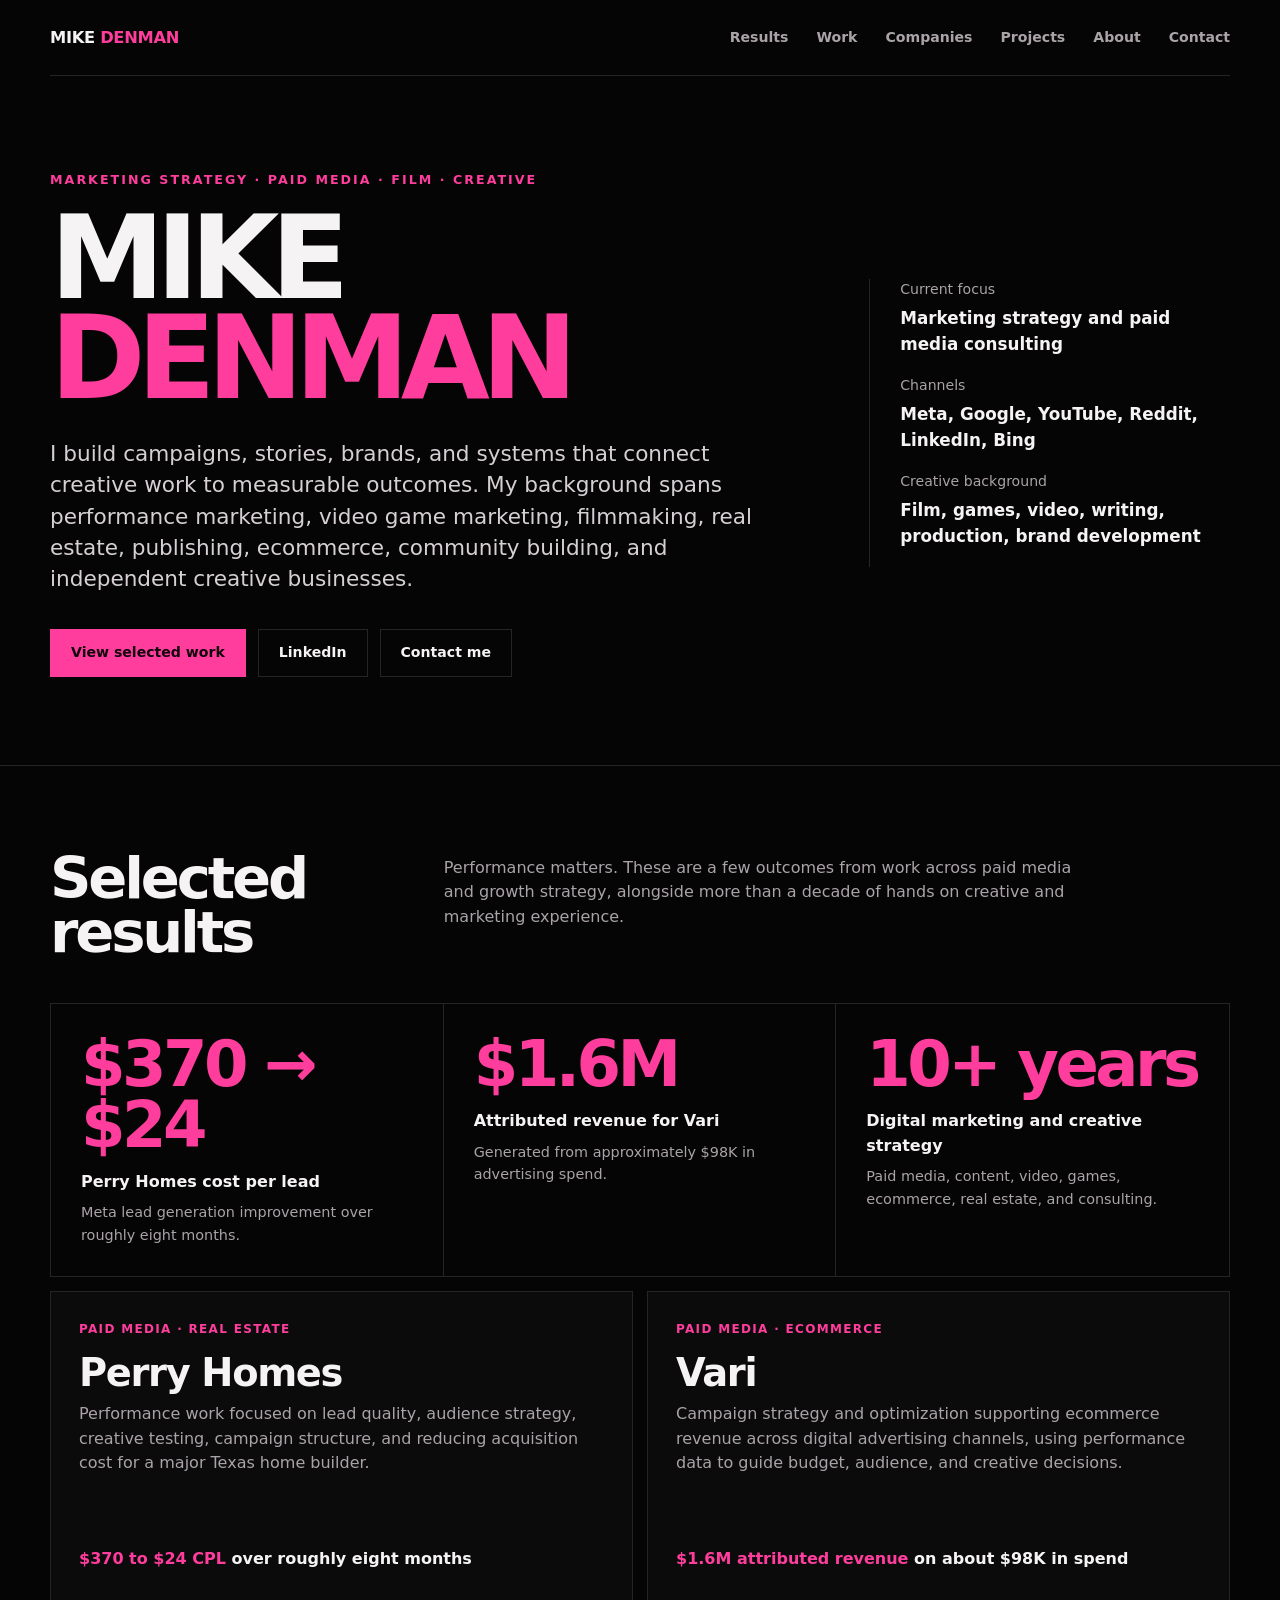
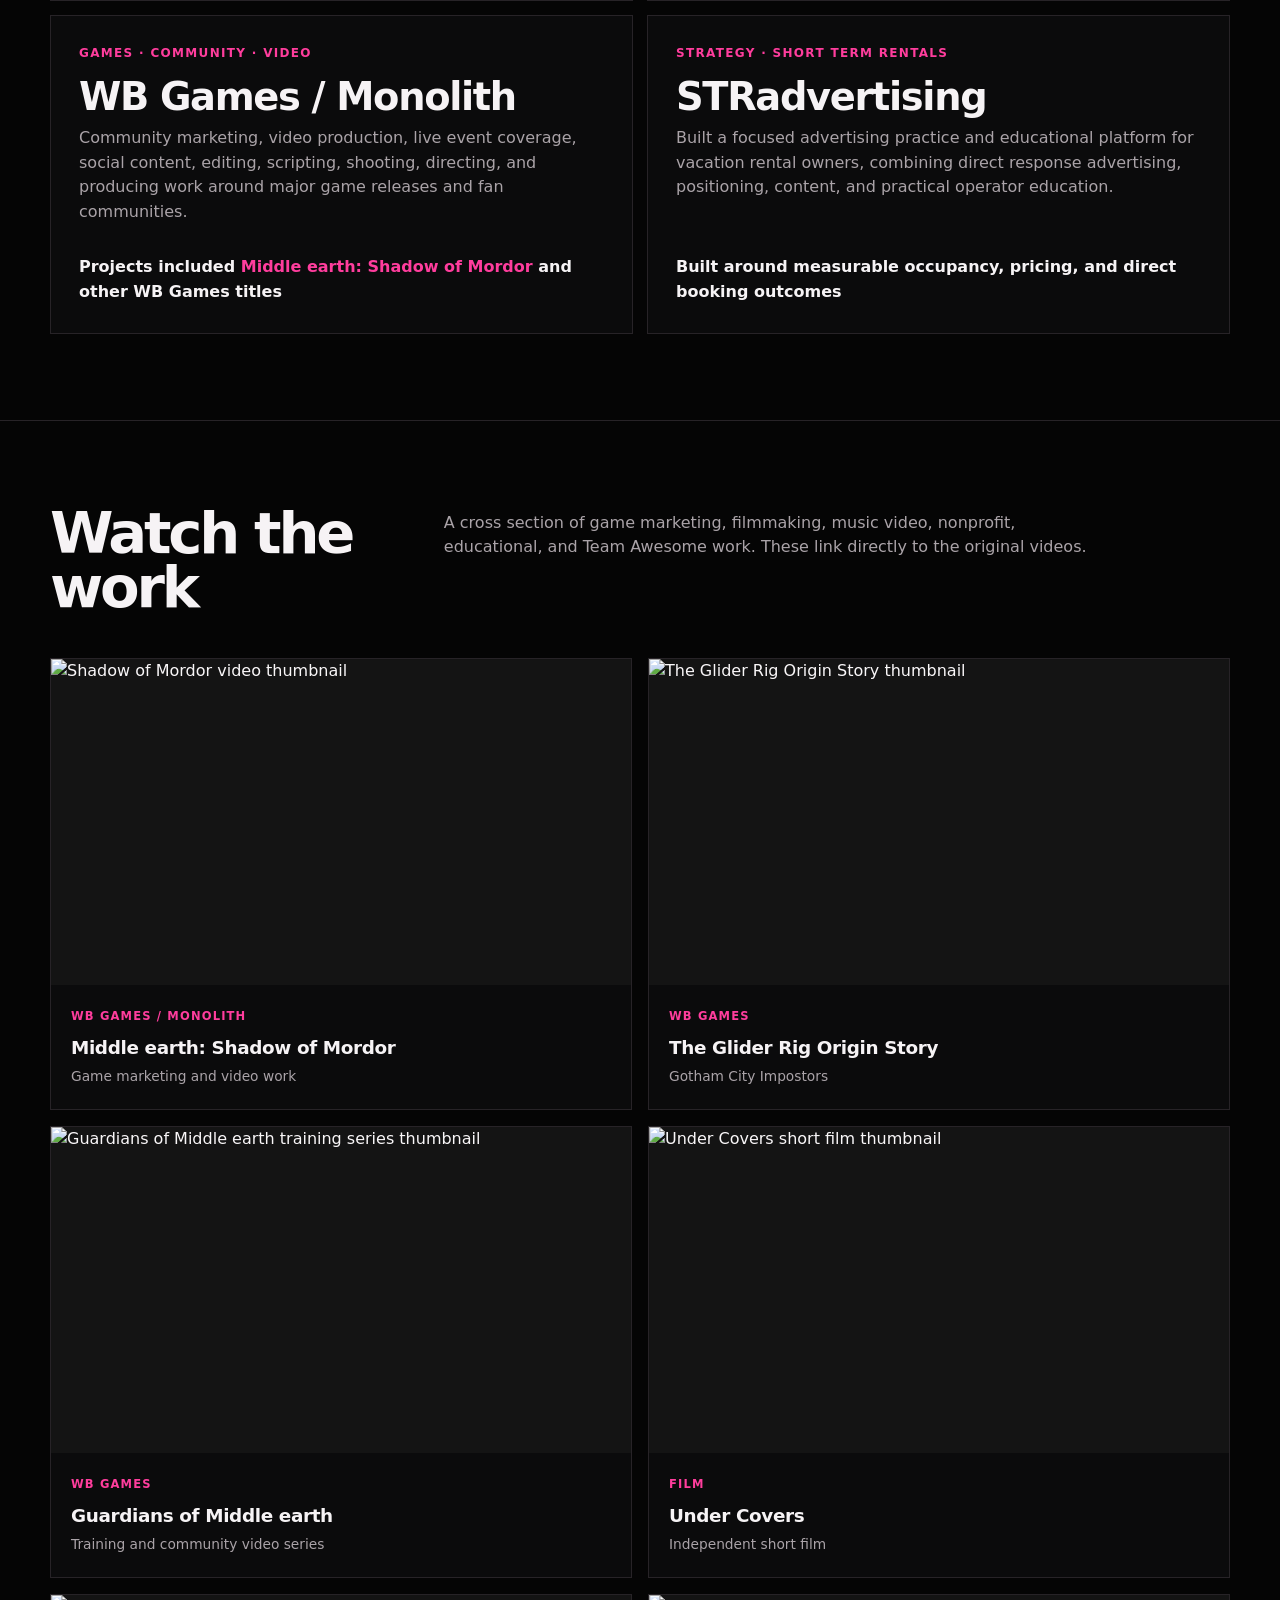
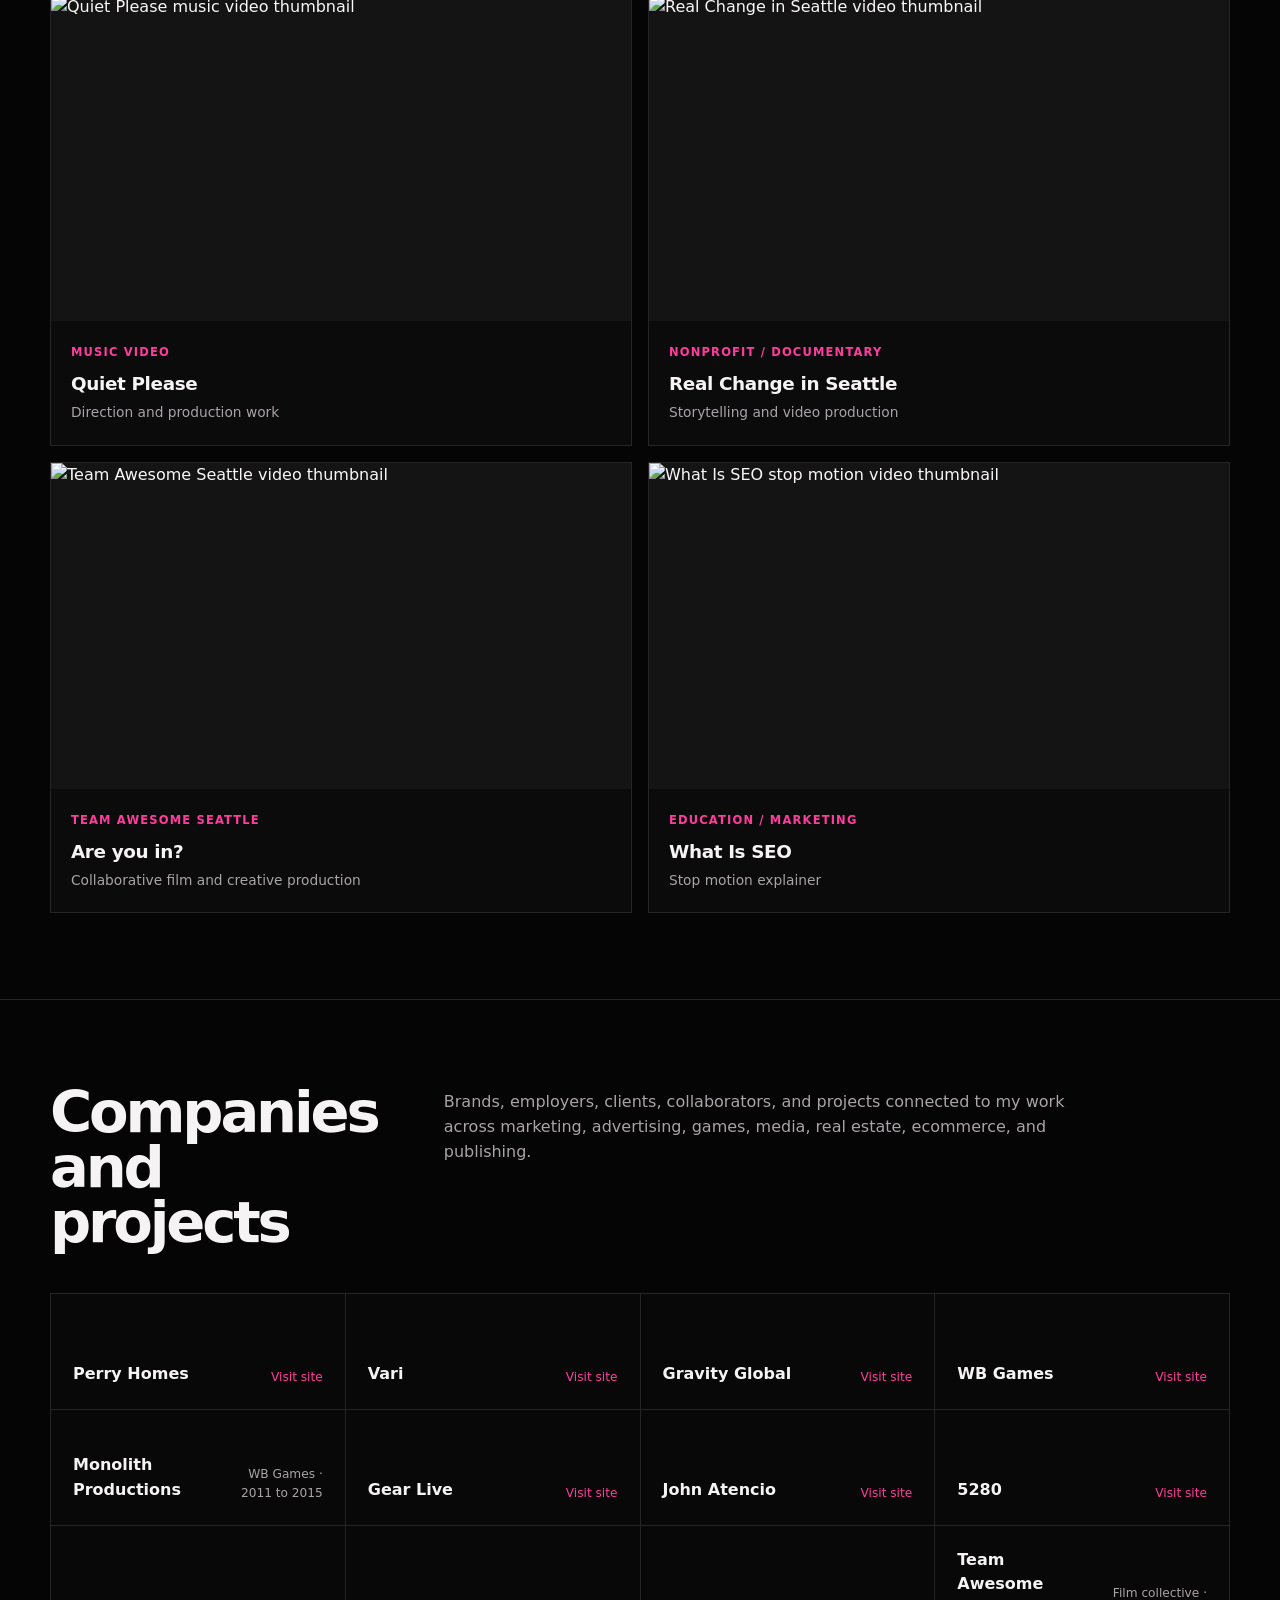
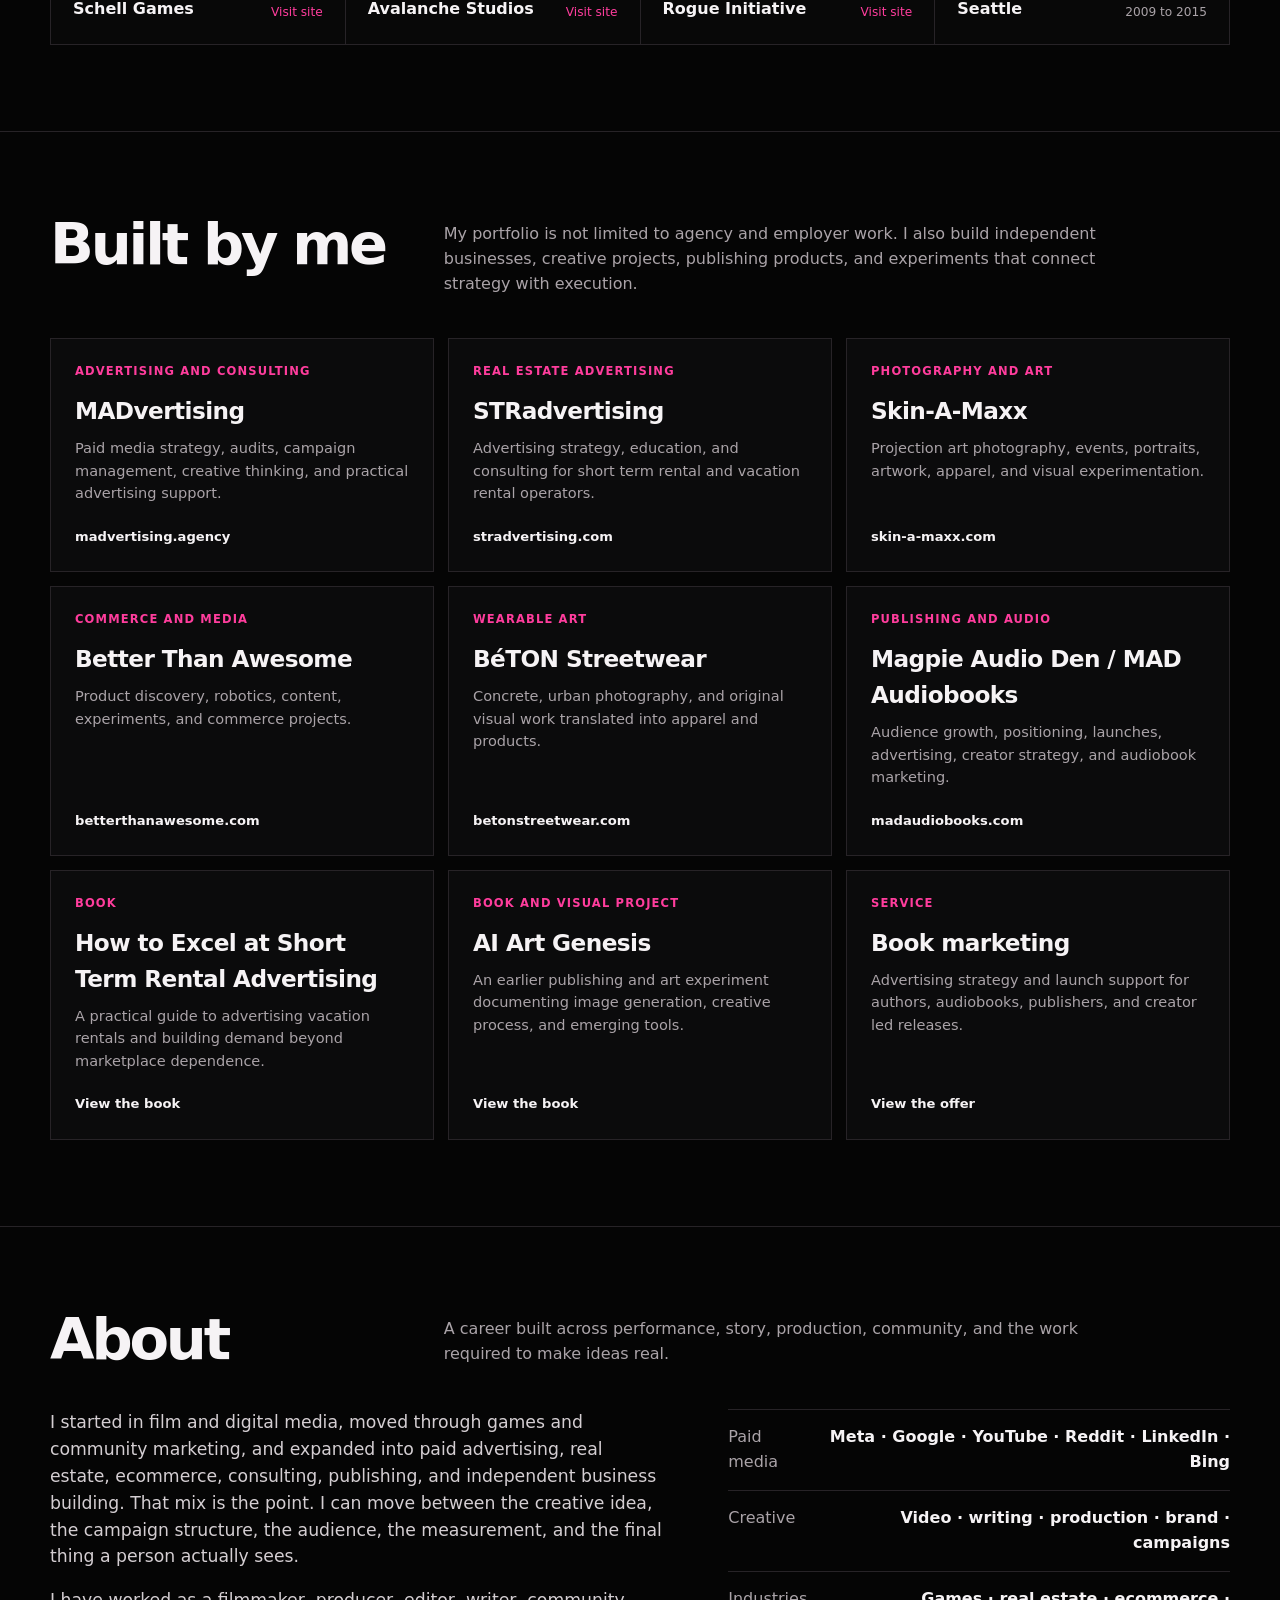
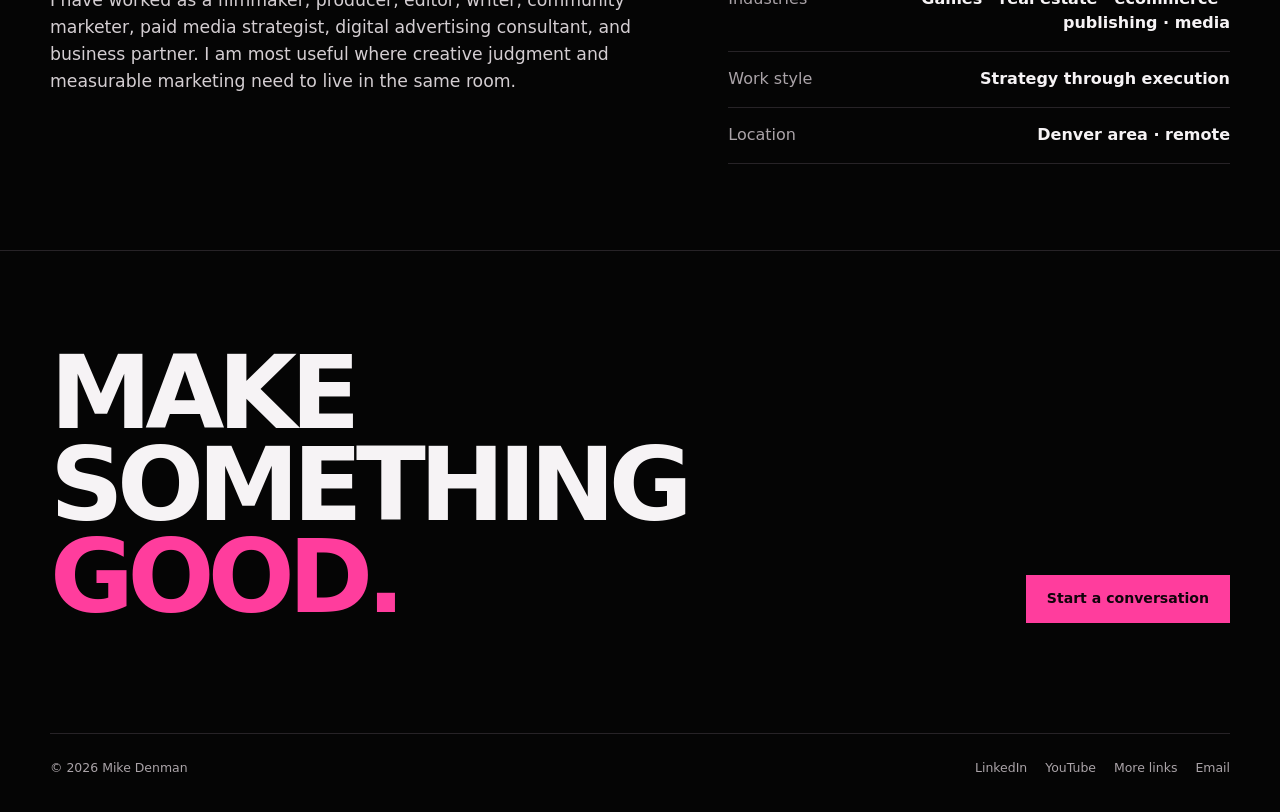
==== commit 88551b41: "Rebuild portfolio homepage around real work and results" ====
--- a/index.html
+++ b/index.html
@@ -1,156 +1,341 @@
 <!DOCTYPE html>
-
 <html lang="en">
 <head>
-<meta charset="utf-8"/>
-<meta content="width=device-width, initial-scale=1" name="viewport"/>
-<title>Mike Denman | Filmmaker, Marketer, Creative Strategist</title>
-<meta content="Mike Denman works across film, digital marketing, advertising, video game marketing, real estate advertising, books, art, and live projects." name="description"/>
-<meta content="#05080a" name="theme-color"/>
-<meta content="Mike Denman | Filmmaker, Marketer, Creative Strategist" property="og:title"/>
-<meta content="Ideas, stories, brands, worlds, people. Film, marketing, advertising, games, books, art, and live projects." property="og:description"/>
-<meta content="website" property="og:type"/>
-<meta content="assets/hero.png" property="og:image"/>
-<link href="styles.css" rel="stylesheet"/>
-<script defer="" src="site-config.js"></script>
-<script defer="" src="script.js"></script>
+  <meta charset="utf-8"/>
+  <meta name="viewport" content="width=device-width, initial-scale=1"/>
+  <title>Mike Denman | Marketing Strategy, Paid Media, Film & Creative</title>
+  <meta name="description" content="Mike Denman is a marketing strategist, paid media specialist, filmmaker, and creative consultant with work across advertising, games, real estate, publishing, video, and independent brands."/>
+  <meta name="theme-color" content="#050505"/>
+  <meta property="og:title" content="Mike Denman | Marketing Strategy, Paid Media, Film & Creative"/>
+  <meta property="og:description" content="Selected marketing results, video work, companies, independent projects, and creative work from Mike Denman."/>
+  <meta property="og:type" content="website"/>
+  <meta property="og:url" content="https://mikedenman.online/"/>
+  <link rel="stylesheet" href="portfolio.css"/>
+  <script defer src="site-config.js"></script>
+  <script defer src="script.js"></script>
 </head>
 <body>
-<div aria-hidden="true" class="page-noise"></div>
-<header class="site-header" id="top">
-<a aria-label="Mike Denman Online home" class="brand" href="#top">
-<span>MIKE</span><strong>DENMAN</strong><em>.ONLINE</em>
-</a>
-<button aria-expanded="false" aria-label="Open navigation" class="menu-button" type="button">
-<span></span><span></span><span></span>
-</button>
-<nav aria-label="Primary navigation" class="nav-panel">
-<a href="#projects">Projects</a>
-<a href="#books">Books &amp; Audio</a>
-<a href="#experience">Experience</a>
-<a href="#clients">Clients</a>
-<a data-link="generalEmail" href="mailto:Hello@MADvertising.agency">Contact</a>
-</nav>
-</header>
-<main>
-<section class="hero section-shell">
-<div aria-hidden="true" class="hero-art"></div>
-<div aria-hidden="true" class="hero-left-rail">
-<span>IDEAS</span><span>STORIES</span><span>BRANDS</span><span>WORLDS</span><span>PEOPLE</span>
-</div>
-<div class="hero-copy">
-<p class="eyebrow">CREATIVE IDEAS. PEOPLE. PLACES. PIXELS. ALWAYS FORWARD.</p>
-<h1><span>MIKE</span><br/>DENMAN</h1>
-<p class="hero-role">FILMMAKER, MARKETER, AND<br/>CREATIVE STRATEGIST.</p>
-<p class="hero-intro">I work across film, digital marketing, advertising, video game marketing, real estate advertising, books, art, and live projects.</p>
-<div class="hero-actions">
-<a class="button button-primary" href="#projects">VIEW PROJECTS <span>→</span></a>
-<a class="button button-secondary" data-link="generalEmail" href="mailto:Hello@MADvertising.agency">GET IN TOUCH</a>
-</div>
-</div>
-</section>
-<section class="content-section" id="projects">
-<div class="section-heading">
-<h2>CURRENT PROJECTS</h2>
-<p>REAL PROJECTS.<br/>REAL IMPACT.</p>
-</div>
-<div class="projects-list">
-<a class="project-card" data-link="madvertising" href="https://madvertising.agency/" rel="noopener noreferrer" target="_blank">
-<img alt="MADvertising creative artwork" src="assets/mad.png"/>
-<div class="project-copy"><h3>MADvertising agency</h3><strong>ADVERTISING AND MARKETING CONSULTANT</strong><p>Advertising and marketing with a focus on Meta, Instagram, Facebook, Reddit, Pinterest, Google, YouTube, LinkedIn, and CTV.</p></div>
-<span class="project-arrow">›</span>
-</a>
-<a class="project-card" data-link="betterThanAwesome" href="https://betterthanawesome.com/" rel="noopener noreferrer" target="_blank">
-<img alt="Better Than Awesome project artwork" src="assets/bta.png"/>
-<div class="project-copy"><h3>Better Than Awesome</h3><strong>THE BEST PRODUCTS AROUND</strong><p>Curated gear, creative products, and the most interesting robots right now.</p></div>
-<span class="project-arrow">›</span>
-</a>
-<a class="project-card" data-link="beton" href="https://betonstreetwear.com/" rel="noopener noreferrer" target="_blank">
-<img alt="BéTON streetwear artwork" src="assets/beton.png"/>
-<div class="project-copy"><h3>BéTON Streetwear</h3><strong>BUY CLOTHING / WEARABLE ART / STREETWEAR</strong><p>Original designs. Limited drops. More than clothing.</p></div>
-<span class="project-arrow">›</span>
-</a>
-<a class="project-card" data-link="strAdvertising" href="https://stradvertising.com/" rel="noopener noreferrer" target="_blank">
-<img alt="Short term rental property artwork" src="assets/str.png"/>
-<div class="project-copy"><h3>STRadvertising</h3><strong>SHORT TERM RENTAL ADVERTISING</strong><p>Educational information and advertising strategy for Airbnbs, vacation rentals, and other accommodations.</p></div>
-<span class="project-arrow">›</span>
-</a>
-<a class="project-card" data-link="skinAMaxx" href="https://skin-a-maxx.com/" rel="noopener noreferrer" target="_blank">
-<img alt="Skin A Maxx projected light artwork" src="assets/skin.png"/>
-<div class="project-copy"><h3>Skin-A-Maxx</h3><strong>PHOTO BOOTH! &amp; ART! <span class="nsfw">NSFW</span></strong><p>A provocative and imaginative visual experience exploring the human form, light, cinema, and distortion.</p></div>
-<span class="project-arrow">›</span>
-</a>
-</div>
-</section>
-<section class="content-section compact" id="follow">
-<div class="section-heading">
-<h2>FOLLOW ME</h2>
-<p>SAME PLACES. MORE CREATIVITY.</p>
-</div>
-<div class="card-grid follow-grid"><a class="mini-card" data-link="linkedin" href="https://www.linkedin.com/in/mikedenman" rel="noopener noreferrer" target="_blank"><span class="icon-box icon-cyan">in</span><div><h3>LinkedIn</h3><p>Let's connect</p></div></a><a class="mini-card" data-link="linktree" href="https://linktr.ee/mikedenman" rel="noopener noreferrer" target="_blank"><span class="icon-box icon-pink">↗</span><div><h3>Linktree</h3><p>Everything in one place</p></div></a><a class="mini-card" data-link="instagramMike" href="https://www.instagram.com/mikedevius/" rel="noopener noreferrer" target="_blank"><span class="icon-box icon-pink">◎</span><div><h3>Instagram</h3><p>@mikedevius</p></div></a><a class="mini-card" data-link="instagramSkin" href="https://www.instagram.com/skin_a_maxx/" rel="noopener noreferrer" target="_blank"><span class="icon-box icon-pink">◎</span><div><h3>Skin A Maxx</h3><p>@skin_a_maxx</p></div></a><a class="mini-card" data-link="instagramDv8" href="https://www.instagram.com/dv8airt/" rel="noopener noreferrer" target="_blank"><span class="icon-box icon-pink">◎</span><div><h3>DV8 AiRT</h3><p>@dv8airt</p></div></a></div>
-</section>
-<section class="content-section compact" id="books">
-<div class="section-heading">
-<h2>BOOKS &amp; AUDIO</h2>
-<p>IDEAS IN MORE FORMATS.</p>
-</div>
-<div class="card-grid books-grid"><a class="book-card" data-link="excelStrAdvertising" href="https://a.co/d/0aSwdqvH" rel="noopener noreferrer" target="_blank"><img alt="How to Excel at Short Term Rental Advertising book cover" src="assets/books/excel-str-advertising.png"/><div><h3>How to Excel at Short Term Rental Advertising</h3><p>BOOK / STRATEGY</p></div></a><a class="book-card" data-link="aiArtGenesis" href="https://a.co/d/03Eim3p3" rel="noopener noreferrer" target="_blank"><img alt="AI Art Genesis book cover" src="assets/books/ai-art-genesis.png"/><div><h3>AI Art Genesis</h3><p>ART / AI / FUTURE</p></div></a><a class="book-card" data-link="madAudiobooks" href="https://www.madaudiobooks.com/" rel="noopener noreferrer" target="_blank"><span class="book-icon">◉</span><div><h3>MAD Audiobooks</h3><p>MAGPIE AUDIO DEN</p></div></a><a class="book-card book-service-card" data-link="bookMarketing" href="/book-marketing/"><span class="book-icon">◍</span><div><h3>Book Marketing &amp; Advertising</h3><p>30 DAY CAMPAIGNS FROM $555</p></div></a></div>
-</section>
-<section class="content-section compact" id="experience">
-<div class="section-heading">
-<h2>EXPERIENCE</h2>
-<p>DIFFERENT MEDIUMS. SAME CREATIVE DRIVE.</p>
-</div>
-<div class="experience-grid">
-<article class="experience-card"><span>🎮</span><h3>Video Game Marketing</h3><p>AT WB GAMES</p></article>
-<article class="experience-card"><span>🏆</span><h3>BAFTA Winning Work</h3><p>FILM / GAMES</p></article>
-<article class="experience-card"><span>🎓</span><h3>Graduated Film School</h3><p>WITH HONORS IN SEATTLE</p></article>
-<article class="experience-card"><span>🎬</span><h3>Film, Video, Creative Direction</h3><p>STORY / PRODUCTION</p></article>
-<article class="experience-card"><span>👥</span><h3>Team Awesome</h3><p>FILM / PRODUCTION</p></article>
-<article class="experience-card"><span>⌂</span><h3>Real Estate Advertising</h3><p>SHORT TERM RENTALS</p></article>
-</div>
-</section>
-<section class="content-section compact" id="clients">
-<div class="section-heading">
-<h2>PAST CLIENTS</h2>
-<p>GREAT COMPANIES. AMAZING PROJECTS.</p>
-</div>
-<div class="clients-grid">
-<a href="https://www.schellgames.com/" rel="noopener noreferrer" target="_blank">SCHELL GAMES</a>
-<a data-link="avalanche" href="https://www.avalanchestudios.com/" rel="noopener noreferrer" target="_blank">AVALANCHE</a>
-<div>GAMBIT</div>
-<a data-link="wbGames" href="https://www.warnerbrosgames.com/" rel="noopener noreferrer" target="_blank">MONOLITH</a>
-<a data-link="rogueInitiative" href="https://www.rogueinitiative.com/" rel="noopener noreferrer" target="_blank">ROGUE INITIATIVE</a>
-<a data-link="wbGames" href="https://www.warnerbrosgames.com/" rel="noopener noreferrer" target="_blank">WB GAMES</a>
-<div>MOLECULAR JIG</div>
-<a data-link="snowblind" href="https://en.wikipedia.org/wiki/Snowblind_Studios" rel="noopener noreferrer" target="_blank">SNOWBLIND</a>
-</div>
-</section>
-<section class="final-cta">
-<div aria-hidden="true" class="final-cta-art"></div>
-<p>LET'S MAKE SOMETHING<br/>MEANINGFUL.</p>
-<a class="button button-primary" data-link="generalEmail" href="mailto:Hello@MADvertising.agency">GET IN TOUCH <span>→</span></a>
-<div aria-label="Social links" class="footer-socials">
-<a aria-label="Contact" data-link="generalEmail" href="mailto:Hello@MADvertising.agency">✉</a>
-<a aria-label="Instagram" data-link="instagramMike" href="https://www.instagram.com/mikedevius/" rel="noopener noreferrer" target="_blank">◎</a>
-<a aria-label="LinkedIn" data-link="linkedin" href="https://www.linkedin.com/in/mikedenman" rel="noopener noreferrer" target="_blank">in</a>
-<a aria-label="Linktree" data-link="linktree" href="https://linktr.ee/mikedenman" rel="noopener noreferrer" target="_blank">↗</a>
-</div>
-<small>© 2026 MIKE DENMAN. ALL HUMAN. ALL CREATIVE.</small>
-</section>
-</main>
-<script type="application/ld+json">
+  <header class="site-header" id="top">
+    <a class="brand" href="#top" aria-label="Mike Denman home">MIKE <span>DENMAN</span></a>
+    <button class="menu-button" type="button" aria-label="Open navigation" aria-expanded="false">
+      <span></span><span></span><span></span>
+    </button>
+    <nav class="nav-panel" aria-label="Primary navigation">
+      <a href="#results">Results</a>
+      <a href="#work">Work</a>
+      <a href="#companies">Companies</a>
+      <a href="#projects">Projects</a>
+      <a href="#about">About</a>
+      <a data-link="generalEmail" href="mailto:Hello@MADvertising.agency">Contact</a>
+    </nav>
+  </header>
+
+  <main>
+    <section class="shell hero">
+      <div>
+        <p class="kicker">Marketing strategy · paid media · film · creative</p>
+        <h1>MIKE<br/><span>DENMAN</span></h1>
+        <p class="hero-lede">
+          I build campaigns, stories, brands, and systems that connect creative work to measurable outcomes.
+          My background spans performance marketing, video game marketing, filmmaking, real estate, publishing,
+          ecommerce, community building, and independent creative businesses.
+        </p>
+        <div class="hero-actions">
+          <a class="button button-primary" href="#work">View selected work</a>
+          <a class="button" data-link="linkedin" href="https://www.linkedin.com/in/mikedenman" target="_blank" rel="noopener noreferrer">LinkedIn</a>
+          <a class="button" data-link="generalEmail" href="mailto:Hello@MADvertising.agency">Contact me</a>
+        </div>
+      </div>
+
+      <aside class="hero-aside" aria-label="Professional summary">
+        <p>Current focus<strong>Marketing strategy and paid media consulting</strong></p>
+        <p>Channels<strong>Meta, Google, YouTube, Reddit, LinkedIn, Bing</strong></p>
+        <p>Creative background<strong>Film, games, video, writing, production, brand development</strong></p>
+      </aside>
+    </section>
+
+    <section class="section" id="results">
+      <div class="shell">
+        <div class="section-heading">
+          <h2>Selected results</h2>
+          <p>
+            Performance matters. These are a few outcomes from work across paid media and growth strategy,
+            alongside more than a decade of hands on creative and marketing experience.
+          </p>
+        </div>
+
+        <div class="metrics">
+          <article class="metric">
+            <strong>$370 → $24</strong>
+            <span>Perry Homes cost per lead</span>
+            <p>Meta lead generation improvement over roughly eight months.</p>
+          </article>
+          <article class="metric">
+            <strong>$1.6M</strong>
+            <span>Attributed revenue for Vari</span>
+            <p>Generated from approximately $98K in advertising spend.</p>
+          </article>
+          <article class="metric">
+            <strong>10+ years</strong>
+            <span>Digital marketing and creative strategy</span>
+            <p>Paid media, content, video, games, ecommerce, real estate, and consulting.</p>
+          </article>
+        </div>
+
+        <div class="case-grid" style="margin-top:14px">
+          <article class="case-card">
+            <span class="label">Paid media · real estate</span>
+            <h3>Perry Homes</h3>
+            <p>
+              Performance work focused on lead quality, audience strategy, creative testing, campaign structure,
+              and reducing acquisition cost for a major Texas home builder.
+            </p>
+            <div class="case-stat"><b>$370 to $24 CPL</b> over roughly eight months</div>
+          </article>
+
+          <article class="case-card">
+            <span class="label">Paid media · ecommerce</span>
+            <h3>Vari</h3>
+            <p>
+              Campaign strategy and optimization supporting ecommerce revenue across digital advertising channels,
+              using performance data to guide budget, audience, and creative decisions.
+            </p>
+            <div class="case-stat"><b>$1.6M attributed revenue</b> on about $98K in spend</div>
+          </article>
+
+          <article class="case-card">
+            <span class="label">Games · community · video</span>
+            <h3>WB Games / Monolith</h3>
+            <p>
+              Community marketing, video production, live event coverage, social content, editing, scripting,
+              shooting, directing, and producing work around major game releases and fan communities.
+            </p>
+            <div class="case-stat">Projects included <b>Middle earth: Shadow of Mordor</b> and other WB Games titles</div>
+          </article>
+
+          <article class="case-card">
+            <span class="label">Strategy · short term rentals</span>
+            <h3>STRadvertising</h3>
+            <p>
+              Built a focused advertising practice and educational platform for vacation rental owners,
+              combining direct response advertising, positioning, content, and practical operator education.
+            </p>
+            <div class="case-stat">Built around measurable occupancy, pricing, and direct booking outcomes</div>
+          </article>
+        </div>
+      </div>
+    </section>
+
+    <section class="section" id="work">
+      <div class="shell">
+        <div class="section-heading">
+          <h2>Watch the work</h2>
+          <p>
+            A cross section of game marketing, filmmaking, music video, nonprofit, educational, and Team Awesome work.
+            These link directly to the original videos.
+          </p>
+        </div>
+
+        <div class="video-grid">
+          <a class="video-card" href="https://youtu.be/aUkmViXJTsQ" target="_blank" rel="noopener noreferrer">
+            <div class="video-thumb"><img loading="lazy" src="https://i.ytimg.com/vi/aUkmViXJTsQ/hqdefault.jpg" alt="Shadow of Mordor video thumbnail"/></div>
+            <div class="video-copy"><small>WB Games / Monolith</small><h3>Middle earth: Shadow of Mordor</h3><p>Game marketing and video work</p></div>
+          </a>
+
+          <a class="video-card" href="https://youtu.be/SxKHV8ZpdVk" target="_blank" rel="noopener noreferrer">
+            <div class="video-thumb"><img loading="lazy" src="https://i.ytimg.com/vi/SxKHV8ZpdVk/hqdefault.jpg" alt="The Glider Rig Origin Story thumbnail"/></div>
+            <div class="video-copy"><small>WB Games</small><h3>The Glider Rig Origin Story</h3><p>Gotham City Impostors</p></div>
+          </a>
+
+          <a class="video-card" href="https://youtu.be/DlZLvzPMBvk" target="_blank" rel="noopener noreferrer">
+            <div class="video-thumb"><img loading="lazy" src="https://i.ytimg.com/vi/DlZLvzPMBvk/hqdefault.jpg" alt="Guardians of Middle earth training series thumbnail"/></div>
+            <div class="video-copy"><small>WB Games</small><h3>Guardians of Middle earth</h3><p>Training and community video series</p></div>
+          </a>
+
+          <a class="video-card" href="https://youtu.be/vNncDSK432A" target="_blank" rel="noopener noreferrer">
+            <div class="video-thumb"><img loading="lazy" src="https://i.ytimg.com/vi/vNncDSK432A/hqdefault.jpg" alt="Under Covers short film thumbnail"/></div>
+            <div class="video-copy"><small>Film</small><h3>Under Covers</h3><p>Independent short film</p></div>
+          </a>
+
+          <a class="video-card" href="https://youtu.be/StizQLstil8" target="_blank" rel="noopener noreferrer">
+            <div class="video-thumb"><img loading="lazy" src="https://i.ytimg.com/vi/StizQLstil8/hqdefault.jpg" alt="Quiet Please music video thumbnail"/></div>
+            <div class="video-copy"><small>Music video</small><h3>Quiet Please</h3><p>Direction and production work</p></div>
+          </a>
+
+          <a class="video-card" href="https://youtu.be/WZoTEIA9xGg" target="_blank" rel="noopener noreferrer">
+            <div class="video-thumb"><img loading="lazy" src="https://i.ytimg.com/vi/WZoTEIA9xGg/hqdefault.jpg" alt="Real Change in Seattle video thumbnail"/></div>
+            <div class="video-copy"><small>Nonprofit / documentary</small><h3>Real Change in Seattle</h3><p>Storytelling and video production</p></div>
+          </a>
+
+          <a class="video-card" href="https://youtu.be/isTZK9nRJhg" target="_blank" rel="noopener noreferrer">
+            <div class="video-thumb"><img loading="lazy" src="https://i.ytimg.com/vi/isTZK9nRJhg/hqdefault.jpg" alt="Team Awesome Seattle video thumbnail"/></div>
+            <div class="video-copy"><small>Team Awesome Seattle</small><h3>Are you in?</h3><p>Collaborative film and creative production</p></div>
+          </a>
+
+          <a class="video-card" href="https://youtu.be/fnqgHRzEJlw" target="_blank" rel="noopener noreferrer">
+            <div class="video-thumb"><img loading="lazy" src="https://i.ytimg.com/vi/fnqgHRzEJlw/hqdefault.jpg" alt="What Is SEO stop motion video thumbnail"/></div>
+            <div class="video-copy"><small>Education / marketing</small><h3>What Is SEO</h3><p>Stop motion explainer</p></div>
+          </a>
+        </div>
+      </div>
+    </section>
+
+    <section class="section" id="companies">
+      <div class="shell">
+        <div class="section-heading">
+          <h2>Companies and projects</h2>
+          <p>
+            Brands, employers, clients, collaborators, and projects connected to my work across marketing,
+            advertising, games, media, real estate, ecommerce, and publishing.
+          </p>
+        </div>
+
+        <div class="logo-list">
+          <a href="https://www.perryhomes.com/" target="_blank" rel="noopener noreferrer"><strong>Perry Homes</strong><span>Visit site</span></a>
+          <a href="https://www.vari.com/" target="_blank" rel="noopener noreferrer"><strong>Vari</strong><span>Visit site</span></a>
+          <a href="https://www.gravityglobal.com/" target="_blank" rel="noopener noreferrer"><strong>Gravity Global</strong><span>Visit site</span></a>
+          <a href="https://warnerbrosgames.com/" target="_blank" rel="noopener noreferrer"><strong>WB Games</strong><span>Visit site</span></a>
+          <div><strong>Monolith Productions</strong><span>WB Games · 2011 to 2015</span></div>
+          <a href="https://www.gearlive.com/" target="_blank" rel="noopener noreferrer"><strong>Gear Live</strong><span>Visit site</span></a>
+          <a href="https://www.johnatencio.com/" target="_blank" rel="noopener noreferrer"><strong>John Atencio</strong><span>Visit site</span></a>
+          <a href="https://5280.com/" target="_blank" rel="noopener noreferrer"><strong>5280</strong><span>Visit site</span></a>
+          <a href="https://www.schellgames.com/" target="_blank" rel="noopener noreferrer"><strong>Schell Games</strong><span>Visit site</span></a>
+          <a href="https://www.avalanchestudios.com/" target="_blank" rel="noopener noreferrer"><strong>Avalanche Studios</strong><span>Visit site</span></a>
+          <a href="https://www.rogueinitiative.com/" target="_blank" rel="noopener noreferrer"><strong>Rogue Initiative</strong><span>Visit site</span></a>
+          <div><strong>Team Awesome Seattle</strong><span>Film collective · 2009 to 2015</span></div>
+        </div>
+      </div>
+    </section>
+
+    <section class="section" id="projects">
+      <div class="shell">
+        <div class="section-heading">
+          <h2>Built by me</h2>
+          <p>
+            My portfolio is not limited to agency and employer work. I also build independent businesses,
+            creative projects, publishing products, and experiments that connect strategy with execution.
+          </p>
+        </div>
+
+        <div class="venture-grid">
+          <a class="venture-card" data-link="madvertising" href="https://madvertising.agency/" target="_blank" rel="noopener noreferrer">
+            <small>Advertising and consulting</small><h3>MADvertising</h3>
+            <p>Paid media strategy, audits, campaign management, creative thinking, and practical advertising support.</p>
+            <b>madvertising.agency</b>
+          </a>
+
+          <a class="venture-card" data-link="strAdvertising" href="https://stradvertising.com/" target="_blank" rel="noopener noreferrer">
+            <small>Real estate advertising</small><h3>STRadvertising</h3>
+            <p>Advertising strategy, education, and consulting for short term rental and vacation rental operators.</p>
+            <b>stradvertising.com</b>
+          </a>
+
+          <a class="venture-card" data-link="skinAMaxx" href="https://skin-a-maxx.com/" target="_blank" rel="noopener noreferrer">
+            <small>Photography and art</small><h3>Skin-A-Maxx</h3>
+            <p>Projection art photography, events, portraits, artwork, apparel, and visual experimentation.</p>
+            <b>skin-a-maxx.com</b>
+          </a>
+
+          <a class="venture-card" data-link="betterThanAwesome" href="https://betterthanawesome.com/" target="_blank" rel="noopener noreferrer">
+            <small>Commerce and media</small><h3>Better Than Awesome</h3>
+            <p>Product discovery, robotics, content, experiments, and commerce projects.</p>
+            <b>betterthanawesome.com</b>
+          </a>
+
+          <a class="venture-card" data-link="beton" href="https://betonstreetwear.com/" target="_blank" rel="noopener noreferrer">
+            <small>Wearable art</small><h3>BéTON Streetwear</h3>
+            <p>Concrete, urban photography, and original visual work translated into apparel and products.</p>
+            <b>betonstreetwear.com</b>
+          </a>
+
+          <a class="venture-card" data-link="madAudiobooks" href="https://www.madaudiobooks.com/" target="_blank" rel="noopener noreferrer">
+            <small>Publishing and audio</small><h3>Magpie Audio Den / MAD Audiobooks</h3>
+            <p>Audience growth, positioning, launches, advertising, creator strategy, and audiobook marketing.</p>
+            <b>madaudiobooks.com</b>
+          </a>
+
+          <a class="venture-card" data-link="excelStrAdvertising" href="https://a.co/d/0aSwdqvH" target="_blank" rel="noopener noreferrer">
+            <small>Book</small><h3>How to Excel at Short Term Rental Advertising</h3>
+            <p>A practical guide to advertising vacation rentals and building demand beyond marketplace dependence.</p>
+            <b>View the book</b>
+          </a>
+
+          <a class="venture-card" data-link="aiArtGenesis" href="https://a.co/d/03Eim3p3" target="_blank" rel="noopener noreferrer">
+            <small>Book and visual project</small><h3>AI Art Genesis</h3>
+            <p>An earlier publishing and art experiment documenting image generation, creative process, and emerging tools.</p>
+            <b>View the book</b>
+          </a>
+
+          <a class="venture-card" data-link="bookMarketing" href="/book-marketing/">
+            <small>Service</small><h3>Book marketing</h3>
+            <p>Advertising strategy and launch support for authors, audiobooks, publishers, and creator led releases.</p>
+            <b>View the offer</b>
+          </a>
+        </div>
+      </div>
+    </section>
+
+    <section class="section" id="about">
+      <div class="shell">
+        <div class="section-heading">
+          <h2>About</h2>
+          <p>A career built across performance, story, production, community, and the work required to make ideas real.</p>
+        </div>
+
+        <div class="about-grid">
+          <div class="about-copy">
+            <p>
+              I started in film and digital media, moved through games and community marketing, and expanded into
+              paid advertising, real estate, ecommerce, consulting, publishing, and independent business building.
+              That mix is the point. I can move between the creative idea, the campaign structure, the audience,
+              the measurement, and the final thing a person actually sees.
+            </p>
+            <p>
+              I have worked as a filmmaker, producer, editor, writer, community marketer, paid media strategist,
+              digital advertising consultant, and business partner. I am most useful where creative judgment and
+              measurable marketing need to live in the same room.
+            </p>
+          </div>
+
+          <ul class="about-list">
+            <li><span>Paid media</span><strong>Meta · Google · YouTube · Reddit · LinkedIn · Bing</strong></li>
+            <li><span>Creative</span><strong>Video · writing · production · brand · campaigns</strong></li>
+            <li><span>Industries</span><strong>Games · real estate · ecommerce · publishing · media</strong></li>
+            <li><span>Work style</span><strong>Strategy through execution</strong></li>
+            <li><span>Location</span><strong>Denver area · remote</strong></li>
+          </ul>
+        </div>
+      </div>
+    </section>
+
+    <section class="contact" id="contact">
+      <div class="shell contact-inner">
+        <h2>MAKE SOMETHING<br/><span>GOOD.</span></h2>
+        <a class="button button-primary" data-link="generalEmail" href="mailto:Hello@MADvertising.agency">Start a conversation</a>
+      </div>
+    </section>
+  </main>
+
+  <footer class="footer">
+    <span>© 2026 Mike Denman</span>
+    <div class="footer-links">
+      <a data-link="linkedin" href="https://www.linkedin.com/in/mikedenman" target="_blank" rel="noopener noreferrer">LinkedIn</a>
+      <a data-link="youtube" href="https://www.youtube.com/results?search_query=Mike+Denman+film+marketing" target="_blank" rel="noopener noreferrer">YouTube</a>
+      <a data-link="linktree" href="https://linktr.ee/mikedenman" target="_blank" rel="noopener noreferrer">More links</a>
+      <a data-link="generalEmail" href="mailto:Hello@MADvertising.agency">Email</a>
+    </div>
+  </footer>
+
+  <script type="application/ld+json">
   {
     "@context": "https://schema.org",
     "@type": "Person",
     "name": "Mike Denman",
     "url": "https://mikedenman.online/",
-    "jobTitle": "Filmmaker, Marketer, and Creative Strategist",
+    "jobTitle": "Marketing Strategist, Paid Media Specialist, Filmmaker and Creative Consultant",
     "sameAs": [
       "https://www.linkedin.com/in/mikedenman",
       "https://www.instagram.com/mikedevius/",
-      "https://www.instagram.com/skin_a_maxx/",
-      "https://www.instagram.com/dv8airt/",
       "https://linktr.ee/mikedenman"
     ]
   }
--- a/portfolio.css
+++ b/portfolio.css
@@ -0,0 +1,706 @@
+:root {
+  --bg: #050505;
+  --panel: #0b0b0c;
+  --panel-soft: #101011;
+  --text: #f6f3f5;
+  --muted: #aaa3a8;
+  --line: #272327;
+  --pink: #ff3d9d;
+  --pink-soft: #ff78bc;
+  --max: 1180px;
+  --sans: Inter, ui-sans-serif, system-ui, -apple-system, BlinkMacSystemFont, "Segoe UI", Helvetica, Arial, sans-serif;
+}
+
+* { box-sizing: border-box; }
+
+html {
+  scroll-behavior: smooth;
+  background: var(--bg);
+}
+
+body {
+  margin: 0;
+  color: var(--text);
+  background: var(--bg);
+  font-family: var(--sans);
+  font-size: 16px;
+  line-height: 1.55;
+  -webkit-font-smoothing: antialiased;
+}
+
+a {
+  color: inherit;
+  text-decoration: none;
+}
+
+img {
+  display: block;
+  width: 100%;
+}
+
+button,
+a {
+  -webkit-tap-highlight-color: transparent;
+}
+
+.site-header {
+  width: min(var(--max), calc(100% - 40px));
+  height: 76px;
+  margin: 0 auto;
+  display: flex;
+  align-items: center;
+  justify-content: space-between;
+  border-bottom: 1px solid var(--line);
+  position: relative;
+  z-index: 10;
+}
+
+.brand {
+  font-size: 1.02rem;
+  font-weight: 800;
+  letter-spacing: -0.02em;
+}
+
+.brand span {
+  color: var(--pink);
+}
+
+.nav-panel {
+  display: flex;
+  align-items: center;
+  gap: 28px;
+}
+
+.nav-panel a {
+  color: var(--muted);
+  font-size: .88rem;
+  font-weight: 650;
+  transition: color .18s ease;
+}
+
+.nav-panel a:hover,
+.nav-panel a:focus-visible {
+  color: var(--text);
+}
+
+.menu-button {
+  display: none;
+  border: 0;
+  background: transparent;
+  padding: 8px;
+  cursor: pointer;
+}
+
+.menu-button span {
+  display: block;
+  width: 24px;
+  height: 2px;
+  margin: 5px 0;
+  background: var(--text);
+}
+
+main {
+  overflow: hidden;
+}
+
+.shell {
+  width: min(var(--max), calc(100% - 40px));
+  margin: 0 auto;
+}
+
+.hero {
+  min-height: 620px;
+  display: grid;
+  grid-template-columns: minmax(0, 1.35fr) minmax(280px, .65fr);
+  gap: 70px;
+  align-items: center;
+  padding: 94px 0 88px;
+}
+
+.kicker {
+  margin: 0 0 18px;
+  color: var(--pink);
+  font-size: .79rem;
+  font-weight: 800;
+  letter-spacing: .16em;
+  text-transform: uppercase;
+}
+
+.hero h1 {
+  margin: 0;
+  max-width: 850px;
+  font-size: clamp(4.1rem, 9vw, 8.5rem);
+  line-height: .87;
+  letter-spacing: -.075em;
+  font-weight: 850;
+}
+
+.hero h1 span {
+  color: var(--pink);
+}
+
+.hero-lede {
+  max-width: 720px;
+  margin: 30px 0 0;
+  color: #d6d0d4;
+  font-size: clamp(1.05rem, 2vw, 1.35rem);
+  line-height: 1.45;
+}
+
+.hero-actions {
+  display: flex;
+  flex-wrap: wrap;
+  gap: 12px;
+  margin-top: 34px;
+}
+
+.button {
+  min-height: 48px;
+  padding: 0 20px;
+  border: 1px solid var(--line);
+  display: inline-flex;
+  align-items: center;
+  justify-content: center;
+  font-size: .88rem;
+  font-weight: 750;
+  transition: transform .18s ease, border-color .18s ease, background .18s ease;
+}
+
+.button:hover,
+.button:focus-visible {
+  transform: translateY(-1px);
+  border-color: var(--pink);
+}
+
+.button-primary {
+  background: var(--pink);
+  border-color: var(--pink);
+  color: #11040b;
+}
+
+.button-primary:hover,
+.button-primary:focus-visible {
+  background: var(--pink-soft);
+}
+
+.hero-aside {
+  border-left: 1px solid var(--line);
+  padding-left: 30px;
+}
+
+.hero-aside p {
+  margin: 0 0 18px;
+  color: var(--muted);
+  font-size: .88rem;
+}
+
+.hero-aside strong {
+  display: block;
+  margin-top: 4px;
+  color: var(--text);
+  font-size: 1.05rem;
+}
+
+.section {
+  padding: 86px 0;
+  border-top: 1px solid var(--line);
+}
+
+.section-heading {
+  display: grid;
+  grid-template-columns: minmax(180px, .45fr) minmax(0, 1fr);
+  gap: 40px;
+  align-items: start;
+  margin-bottom: 42px;
+}
+
+.section-heading h2 {
+  margin: 0;
+  font-size: clamp(2rem, 4.5vw, 4rem);
+  line-height: .95;
+  letter-spacing: -.055em;
+}
+
+.section-heading p {
+  max-width: 660px;
+  margin: 4px 0 0;
+  color: var(--muted);
+  font-size: 1rem;
+}
+
+.metrics {
+  display: grid;
+  grid-template-columns: repeat(3, 1fr);
+  border: 1px solid var(--line);
+}
+
+.metric {
+  padding: 30px;
+  min-height: 190px;
+  border-right: 1px solid var(--line);
+}
+
+.metric:last-child {
+  border-right: 0;
+}
+
+.metric strong {
+  display: block;
+  color: var(--pink);
+  font-size: clamp(2.8rem, 5vw, 5rem);
+  line-height: .95;
+  letter-spacing: -.055em;
+}
+
+.metric span {
+  display: block;
+  margin-top: 14px;
+  color: var(--text);
+  font-weight: 700;
+}
+
+.metric p {
+  margin: 7px 0 0;
+  color: var(--muted);
+  font-size: .9rem;
+}
+
+.case-grid {
+  display: grid;
+  grid-template-columns: repeat(2, 1fr);
+  gap: 14px;
+}
+
+.case-card {
+  padding: 28px;
+  min-height: 310px;
+  border: 1px solid var(--line);
+  background: var(--panel);
+  display: flex;
+  flex-direction: column;
+}
+
+.case-card .label {
+  color: var(--pink);
+  font-size: .75rem;
+  font-weight: 800;
+  letter-spacing: .11em;
+  text-transform: uppercase;
+}
+
+.case-card h3 {
+  margin: 14px 0 10px;
+  font-size: clamp(1.65rem, 3vw, 2.45rem);
+  line-height: 1.02;
+  letter-spacing: -.035em;
+}
+
+.case-card p {
+  margin: 0;
+  color: var(--muted);
+}
+
+.case-card .case-stat {
+  margin-top: auto;
+  padding-top: 30px;
+  color: var(--text);
+  font-weight: 750;
+}
+
+.case-card .case-stat b {
+  color: var(--pink);
+}
+
+.video-grid {
+  display: grid;
+  grid-template-columns: repeat(2, 1fr);
+  gap: 16px;
+}
+
+.video-card {
+  border: 1px solid var(--line);
+  background: var(--panel);
+  overflow: hidden;
+  transition: border-color .18s ease, transform .18s ease;
+}
+
+.video-card:hover,
+.video-card:focus-visible {
+  border-color: var(--pink);
+  transform: translateY(-2px);
+}
+
+.video-thumb {
+  aspect-ratio: 16 / 9;
+  overflow: hidden;
+  background: #141414;
+}
+
+.video-thumb img {
+  height: 100%;
+  object-fit: cover;
+  filter: saturate(.85) contrast(1.03);
+  transition: transform .22s ease, filter .22s ease;
+}
+
+.video-card:hover img {
+  transform: scale(1.015);
+  filter: saturate(1) contrast(1.04);
+}
+
+.video-copy {
+  padding: 18px 20px 21px;
+}
+
+.video-copy small {
+  color: var(--pink);
+  font-size: .72rem;
+  font-weight: 800;
+  letter-spacing: .1em;
+  text-transform: uppercase;
+}
+
+.video-copy h3 {
+  margin: 6px 0 4px;
+  font-size: 1.15rem;
+  letter-spacing: -.02em;
+}
+
+.video-copy p {
+  margin: 0;
+  color: var(--muted);
+  font-size: .86rem;
+}
+
+.logo-list {
+  display: grid;
+  grid-template-columns: repeat(4, 1fr);
+  border-top: 1px solid var(--line);
+  border-left: 1px solid var(--line);
+}
+
+.logo-list a,
+.logo-list div {
+  min-height: 116px;
+  padding: 22px;
+  border-right: 1px solid var(--line);
+  border-bottom: 1px solid var(--line);
+  display: flex;
+  align-items: flex-end;
+  justify-content: space-between;
+  gap: 12px;
+  background: #080808;
+}
+
+.logo-list a:hover {
+  background: var(--panel-soft);
+}
+
+.logo-list strong {
+  font-size: 1rem;
+}
+
+.logo-list span {
+  color: var(--muted);
+  font-size: .76rem;
+  text-align: right;
+}
+
+.logo-list a span {
+  color: var(--pink);
+}
+
+.venture-grid {
+  display: grid;
+  grid-template-columns: repeat(3, 1fr);
+  gap: 14px;
+}
+
+.venture-card {
+  min-height: 230px;
+  padding: 24px;
+  border: 1px solid var(--line);
+  background: var(--panel);
+  display: flex;
+  flex-direction: column;
+  transition: border-color .18s ease;
+}
+
+.venture-card:hover {
+  border-color: var(--pink);
+}
+
+.venture-card small {
+  color: var(--pink);
+  font-size: .72rem;
+  font-weight: 800;
+  letter-spacing: .1em;
+  text-transform: uppercase;
+}
+
+.venture-card h3 {
+  margin: 12px 0 8px;
+  font-size: 1.45rem;
+  letter-spacing: -.025em;
+}
+
+.venture-card p {
+  margin: 0;
+  color: var(--muted);
+  font-size: .91rem;
+}
+
+.venture-card b {
+  margin-top: auto;
+  padding-top: 22px;
+  font-size: .82rem;
+}
+
+.about-grid {
+  display: grid;
+  grid-template-columns: 1.1fr .9fr;
+  gap: 65px;
+}
+
+.about-copy {
+  color: #d4ced2;
+  font-size: 1.08rem;
+}
+
+.about-copy p:first-child {
+  margin-top: 0;
+}
+
+.about-list {
+  margin: 0;
+  padding: 0;
+  list-style: none;
+  border-top: 1px solid var(--line);
+}
+
+.about-list li {
+  padding: 15px 0;
+  border-bottom: 1px solid var(--line);
+  display: flex;
+  justify-content: space-between;
+  gap: 20px;
+  color: var(--muted);
+}
+
+.about-list strong {
+  color: var(--text);
+  text-align: right;
+}
+
+.contact {
+  padding: 96px 0 110px;
+  border-top: 1px solid var(--line);
+}
+
+.contact-inner {
+  display: grid;
+  grid-template-columns: 1fr auto;
+  gap: 40px;
+  align-items: end;
+}
+
+.contact h2 {
+  margin: 0;
+  max-width: 830px;
+  font-size: clamp(3.2rem, 8vw, 7.4rem);
+  line-height: .9;
+  letter-spacing: -.065em;
+}
+
+.contact h2 span {
+  color: var(--pink);
+}
+
+.footer {
+  width: min(var(--max), calc(100% - 40px));
+  margin: 0 auto;
+  padding: 24px 0 34px;
+  border-top: 1px solid var(--line);
+  display: flex;
+  flex-wrap: wrap;
+  justify-content: space-between;
+  gap: 14px 28px;
+  color: var(--muted);
+  font-size: .78rem;
+}
+
+.footer-links {
+  display: flex;
+  flex-wrap: wrap;
+  gap: 18px;
+}
+
+.footer a:hover {
+  color: var(--pink);
+}
+
+@media (max-width: 900px) {
+  .hero {
+    grid-template-columns: 1fr;
+    gap: 42px;
+    min-height: 0;
+    padding: 78px 0 70px;
+  }
+
+  .hero-aside {
+    border-left: 0;
+    border-top: 1px solid var(--line);
+    padding: 24px 0 0;
+    display: grid;
+    grid-template-columns: repeat(3, 1fr);
+    gap: 18px;
+  }
+
+  .metrics,
+  .venture-grid {
+    grid-template-columns: 1fr 1fr;
+  }
+
+  .metric:nth-child(2) {
+    border-right: 0;
+  }
+
+  .metric:last-child {
+    grid-column: 1 / -1;
+    border-top: 1px solid var(--line);
+  }
+
+  .logo-list {
+    grid-template-columns: repeat(2, 1fr);
+  }
+
+  .venture-card:last-child {
+    grid-column: 1 / -1;
+  }
+
+  .about-grid {
+    grid-template-columns: 1fr;
+    gap: 35px;
+  }
+}
+
+@media (max-width: 700px) {
+  .site-header {
+    height: 68px;
+  }
+
+  .menu-button {
+    display: block;
+  }
+
+  .nav-panel {
+    position: absolute;
+    top: 68px;
+    left: 0;
+    right: 0;
+    padding: 14px;
+    border: 1px solid var(--line);
+    background: #080808;
+    display: grid;
+    gap: 4px;
+    opacity: 0;
+    transform: translateY(-8px);
+    pointer-events: none;
+    transition: .18s ease;
+  }
+
+  .nav-panel.open {
+    opacity: 1;
+    transform: none;
+    pointer-events: auto;
+  }
+
+  .nav-panel a {
+    padding: 10px;
+  }
+
+  .hero {
+    padding-top: 62px;
+  }
+
+  .hero h1 {
+    font-size: clamp(3.7rem, 18vw, 6.2rem);
+  }
+
+  .hero-aside {
+    grid-template-columns: 1fr;
+  }
+
+  .section {
+    padding: 66px 0;
+  }
+
+  .section-heading {
+    grid-template-columns: 1fr;
+    gap: 14px;
+    margin-bottom: 30px;
+  }
+
+  .metrics,
+  .case-grid,
+  .video-grid,
+  .venture-grid {
+    grid-template-columns: 1fr;
+  }
+
+  .metric,
+  .metric:nth-child(2),
+  .metric:last-child {
+    grid-column: auto;
+    border-right: 0;
+    border-bottom: 1px solid var(--line);
+    border-top: 0;
+  }
+
+  .metric:last-child {
+    border-bottom: 0;
+  }
+
+  .venture-card:last-child {
+    grid-column: auto;
+  }
+
+  .logo-list {
+    grid-template-columns: 1fr;
+  }
+
+  .contact-inner {
+    grid-template-columns: 1fr;
+    align-items: start;
+  }
+
+  .contact h2 {
+    font-size: clamp(3rem, 16vw, 5.5rem);
+  }
+}
+
+@media (max-width: 460px) {
+  .site-header,
+  .shell,
+  .footer {
+    width: min(100% - 28px, var(--max));
+  }
+
+  .hero h1 {
+    letter-spacing: -.06em;
+  }
+
+  .hero-lede {
+    font-size: 1rem;
+  }
+
+  .button {
+    width: 100%;
+  }
+
+  .case-card,
+  .metric,
+  .venture-card {
+    padding: 22px;
+  }
+}
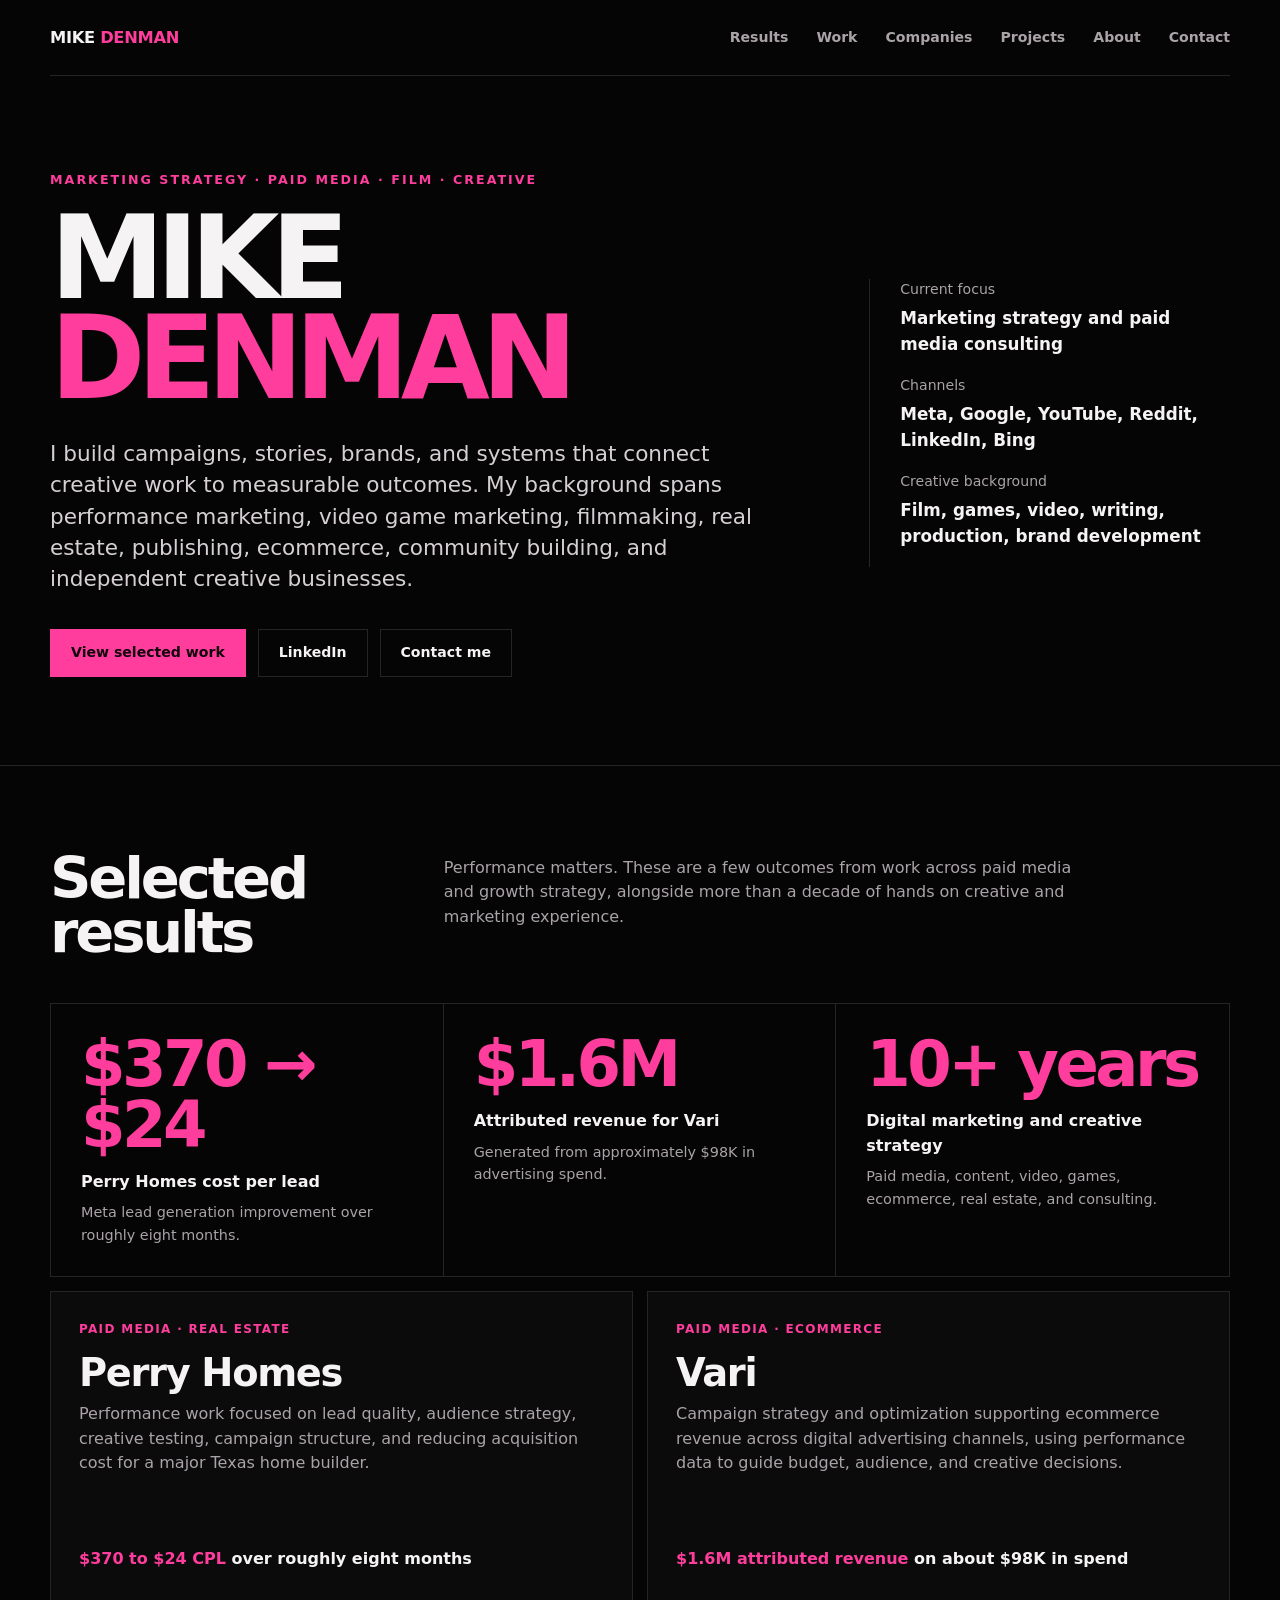
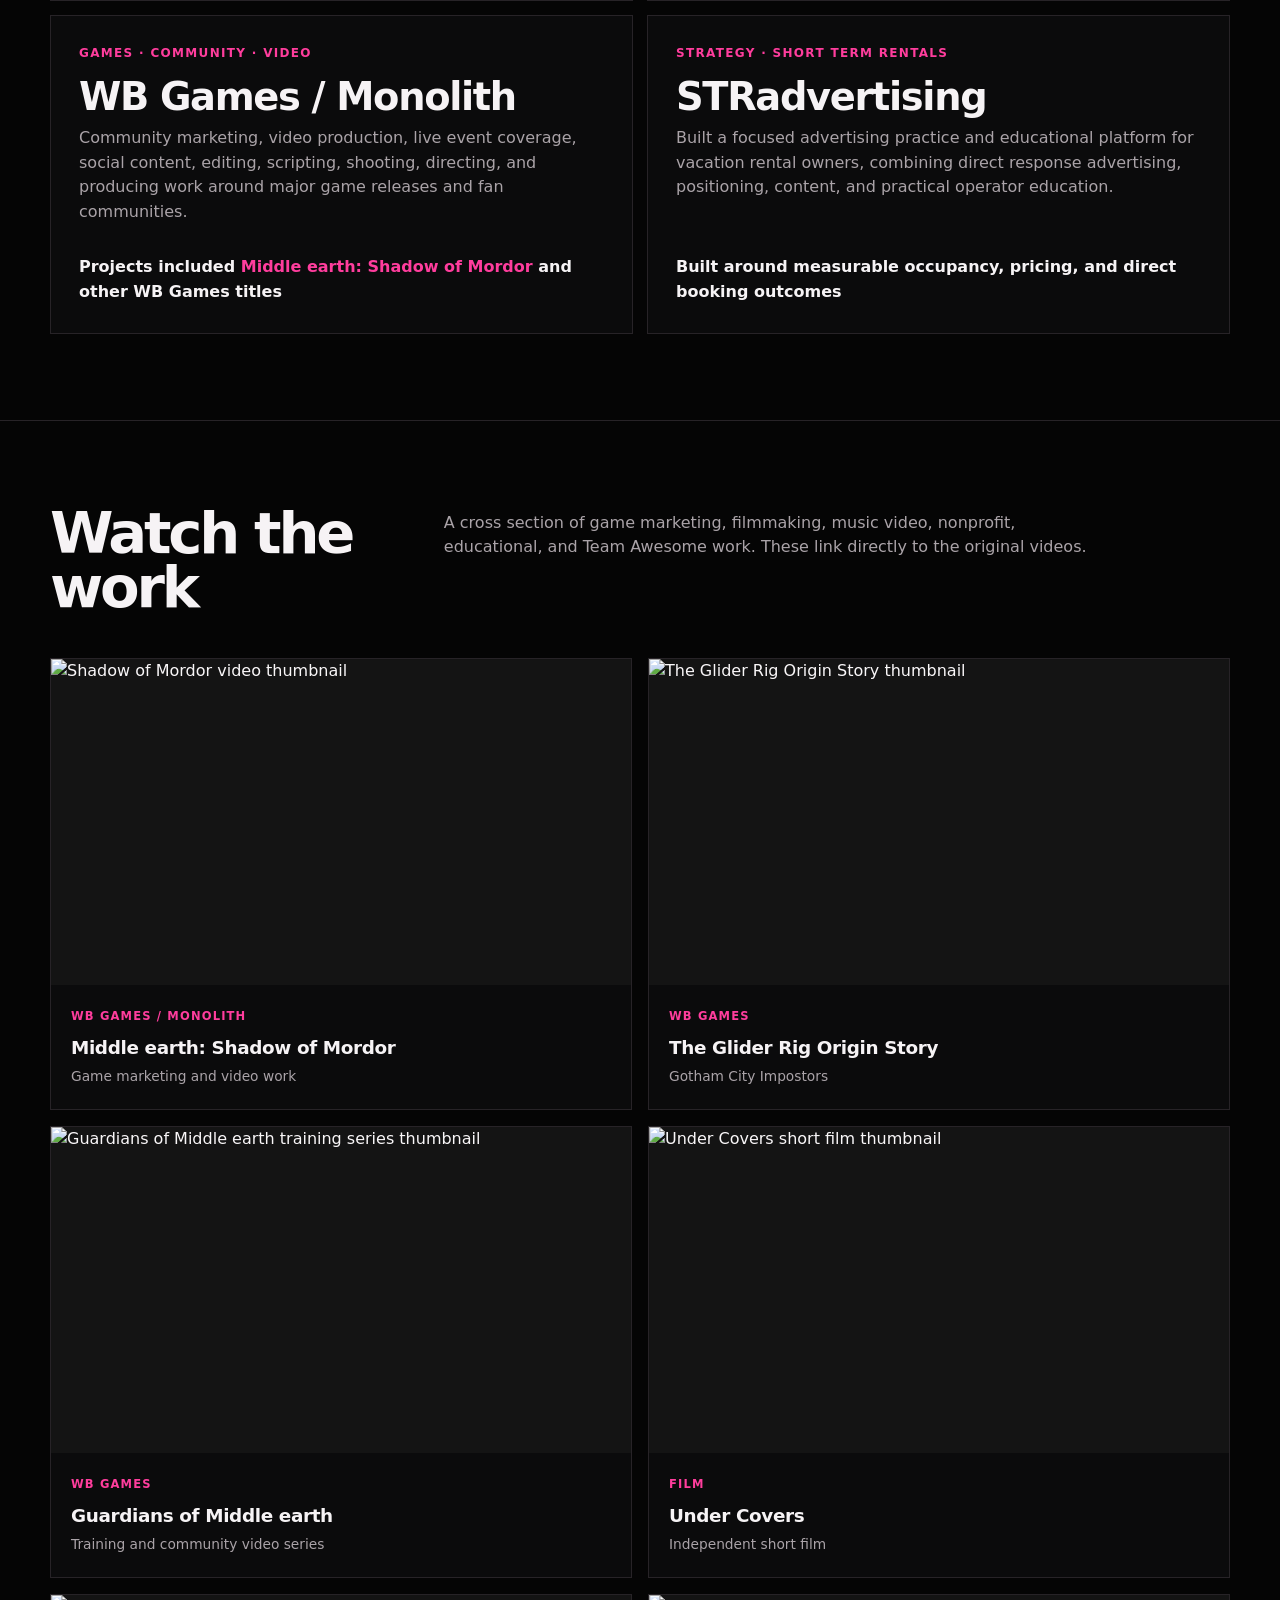
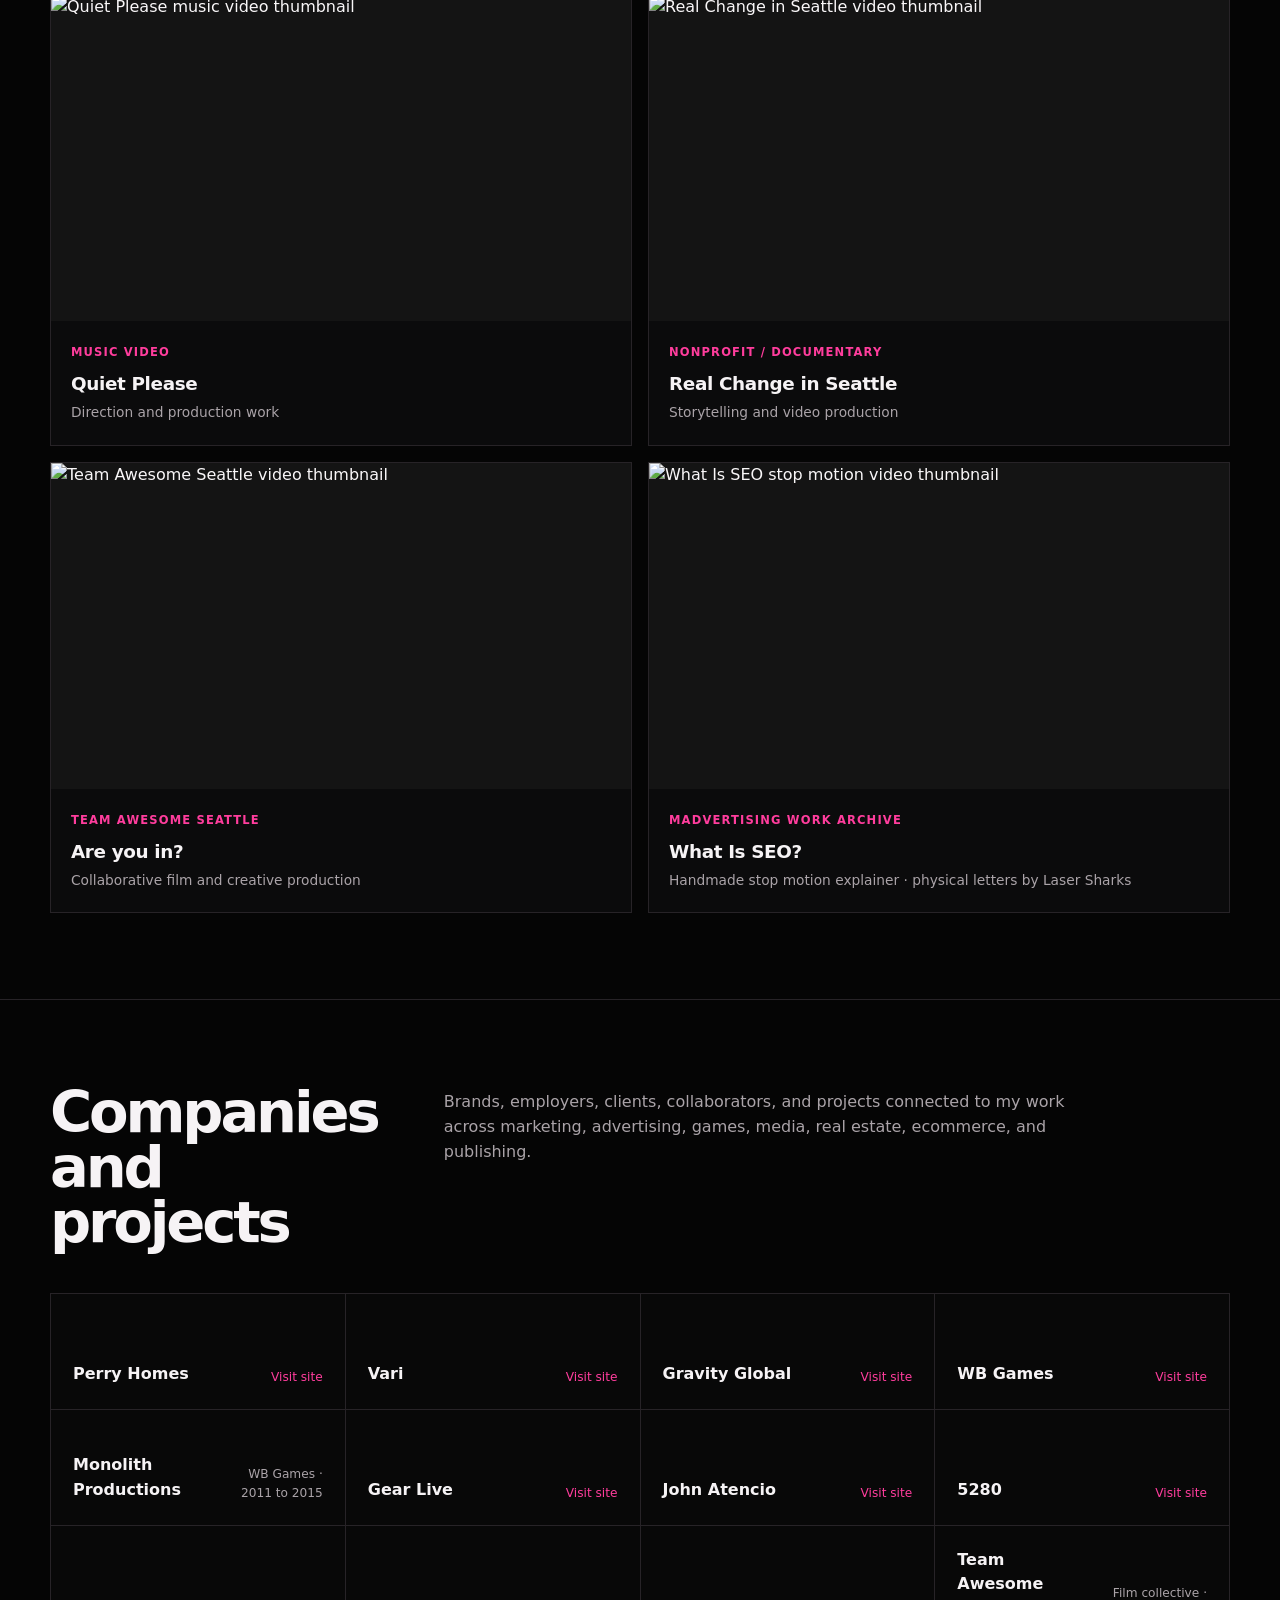
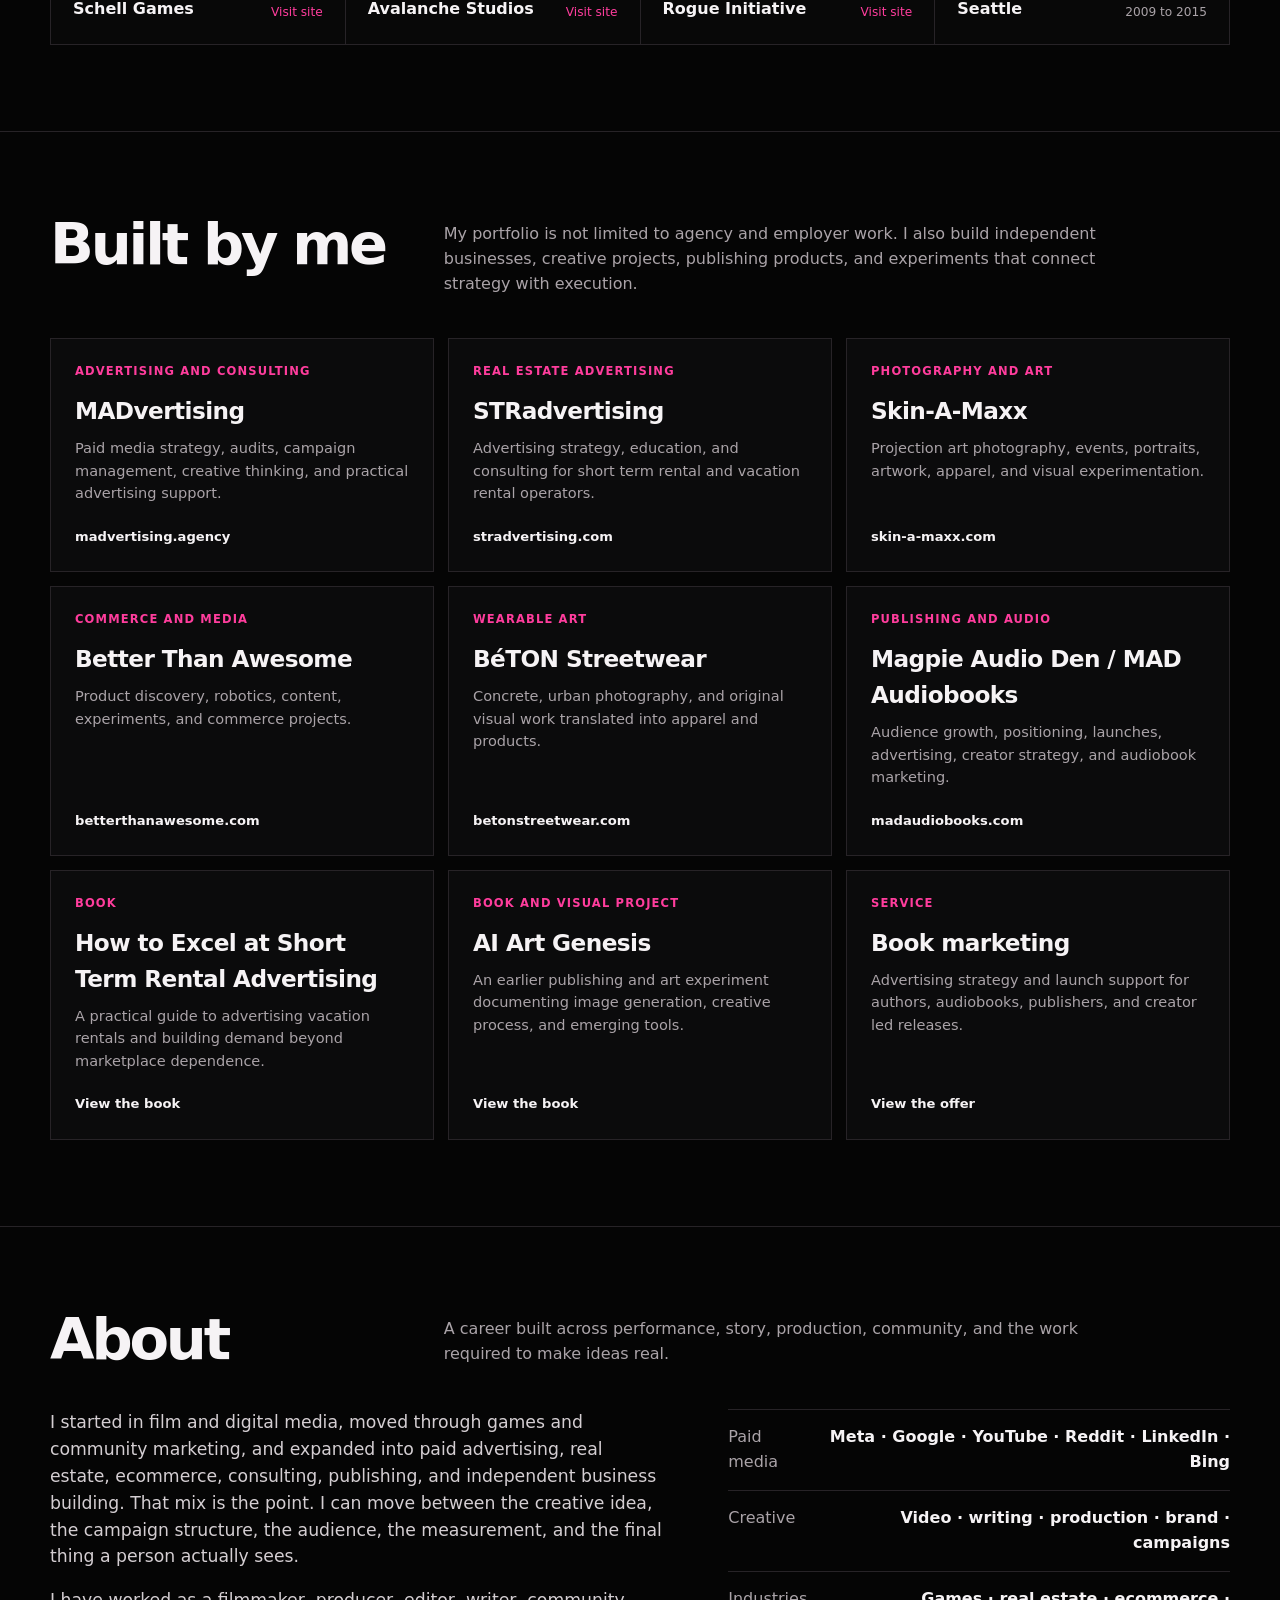
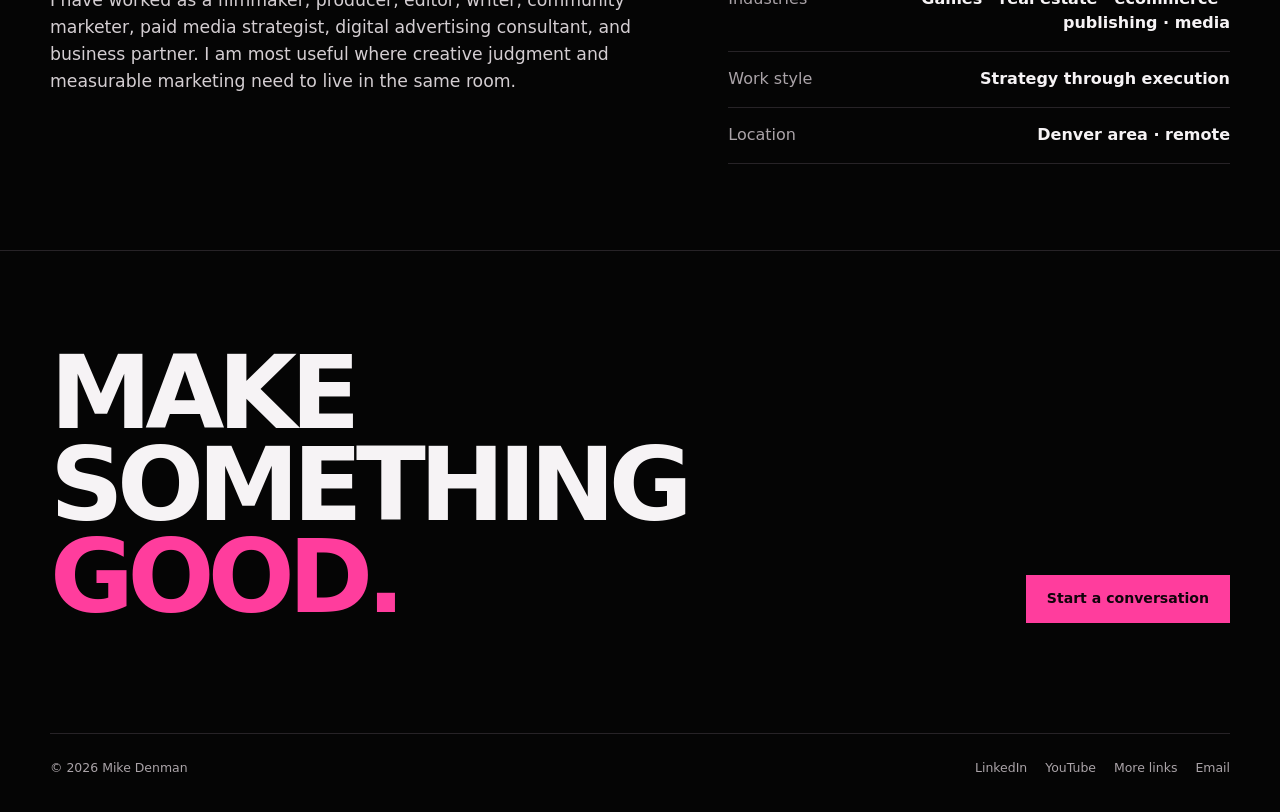
==== commit 1db606ba: "Point SEO stop motion portfolio card to MADvertising case study" ====
--- a/index.html
+++ b/index.html
@@ -172,9 +172,9 @@
             <div class="video-copy"><small>Team Awesome Seattle</small><h3>Are you in?</h3><p>Collaborative film and creative production</p></div>
           </a>
 
-          <a class="video-card" href="https://youtu.be/fnqgHRzEJlw" target="_blank" rel="noopener noreferrer">
+          <a class="video-card" href="https://madvertising.agency/blog/work/what-is-seo-stop-motion/" target="_blank" rel="noopener noreferrer">
             <div class="video-thumb"><img loading="lazy" src="https://i.ytimg.com/vi/fnqgHRzEJlw/hqdefault.jpg" alt="What Is SEO stop motion video thumbnail"/></div>
-            <div class="video-copy"><small>Education / marketing</small><h3>What Is SEO</h3><p>Stop motion explainer</p></div>
+            <div class="video-copy"><small>MADvertising work archive</small><h3>What Is SEO?</h3><p>Handmade stop motion explainer · physical letters by Laser Sharks</p></div>
           </a>
         </div>
       </div>
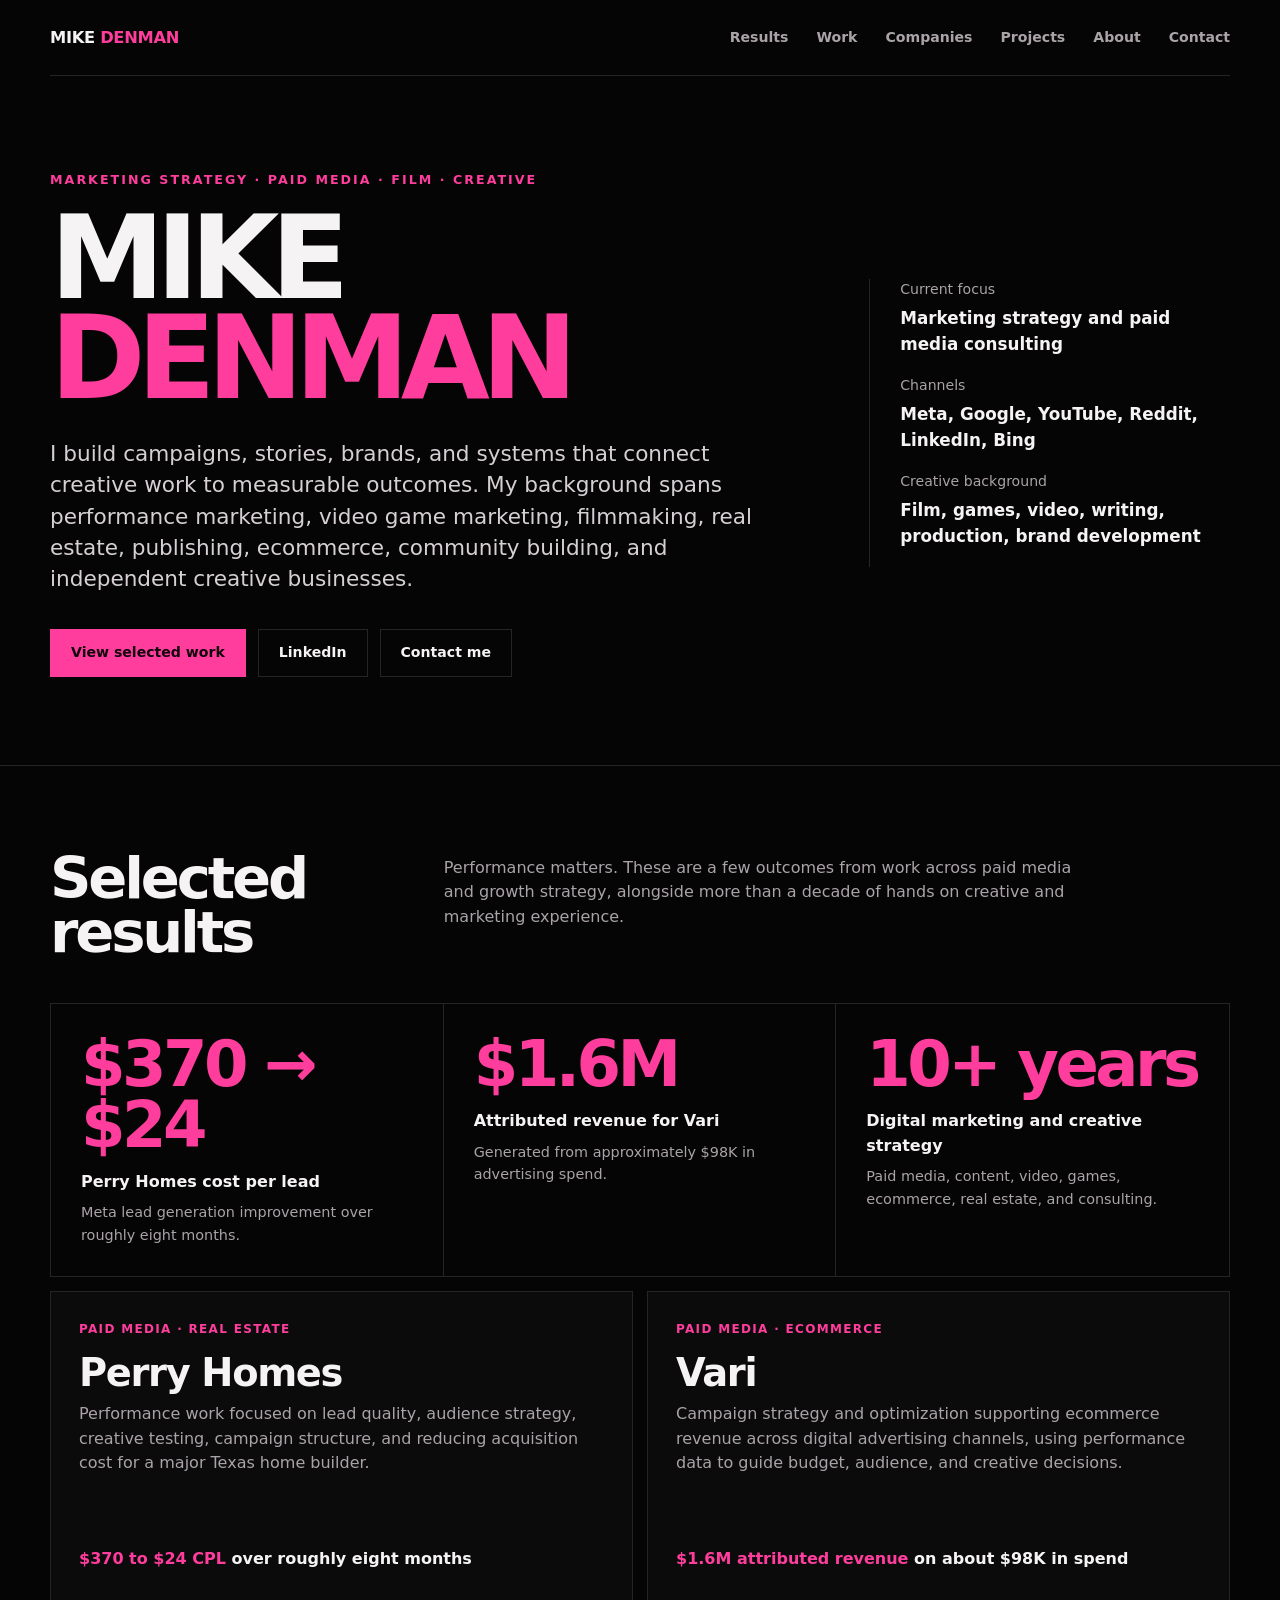
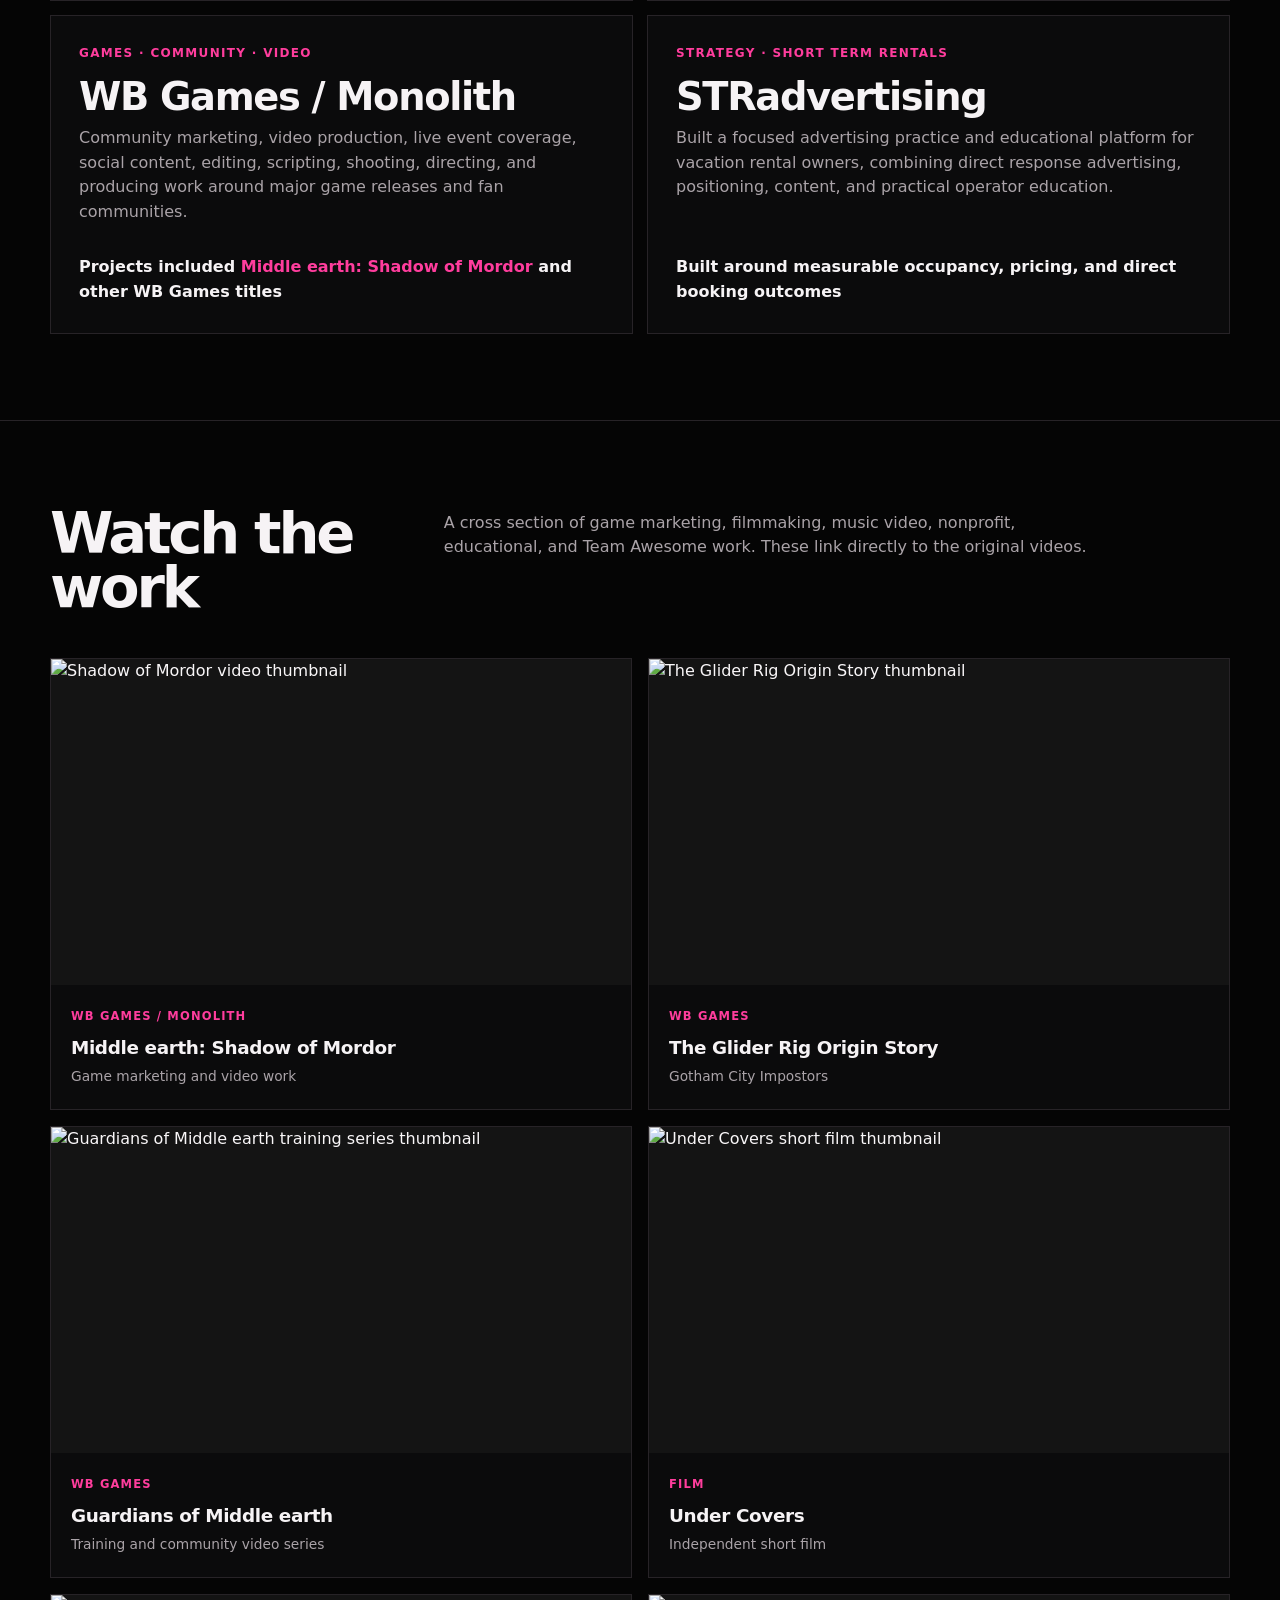
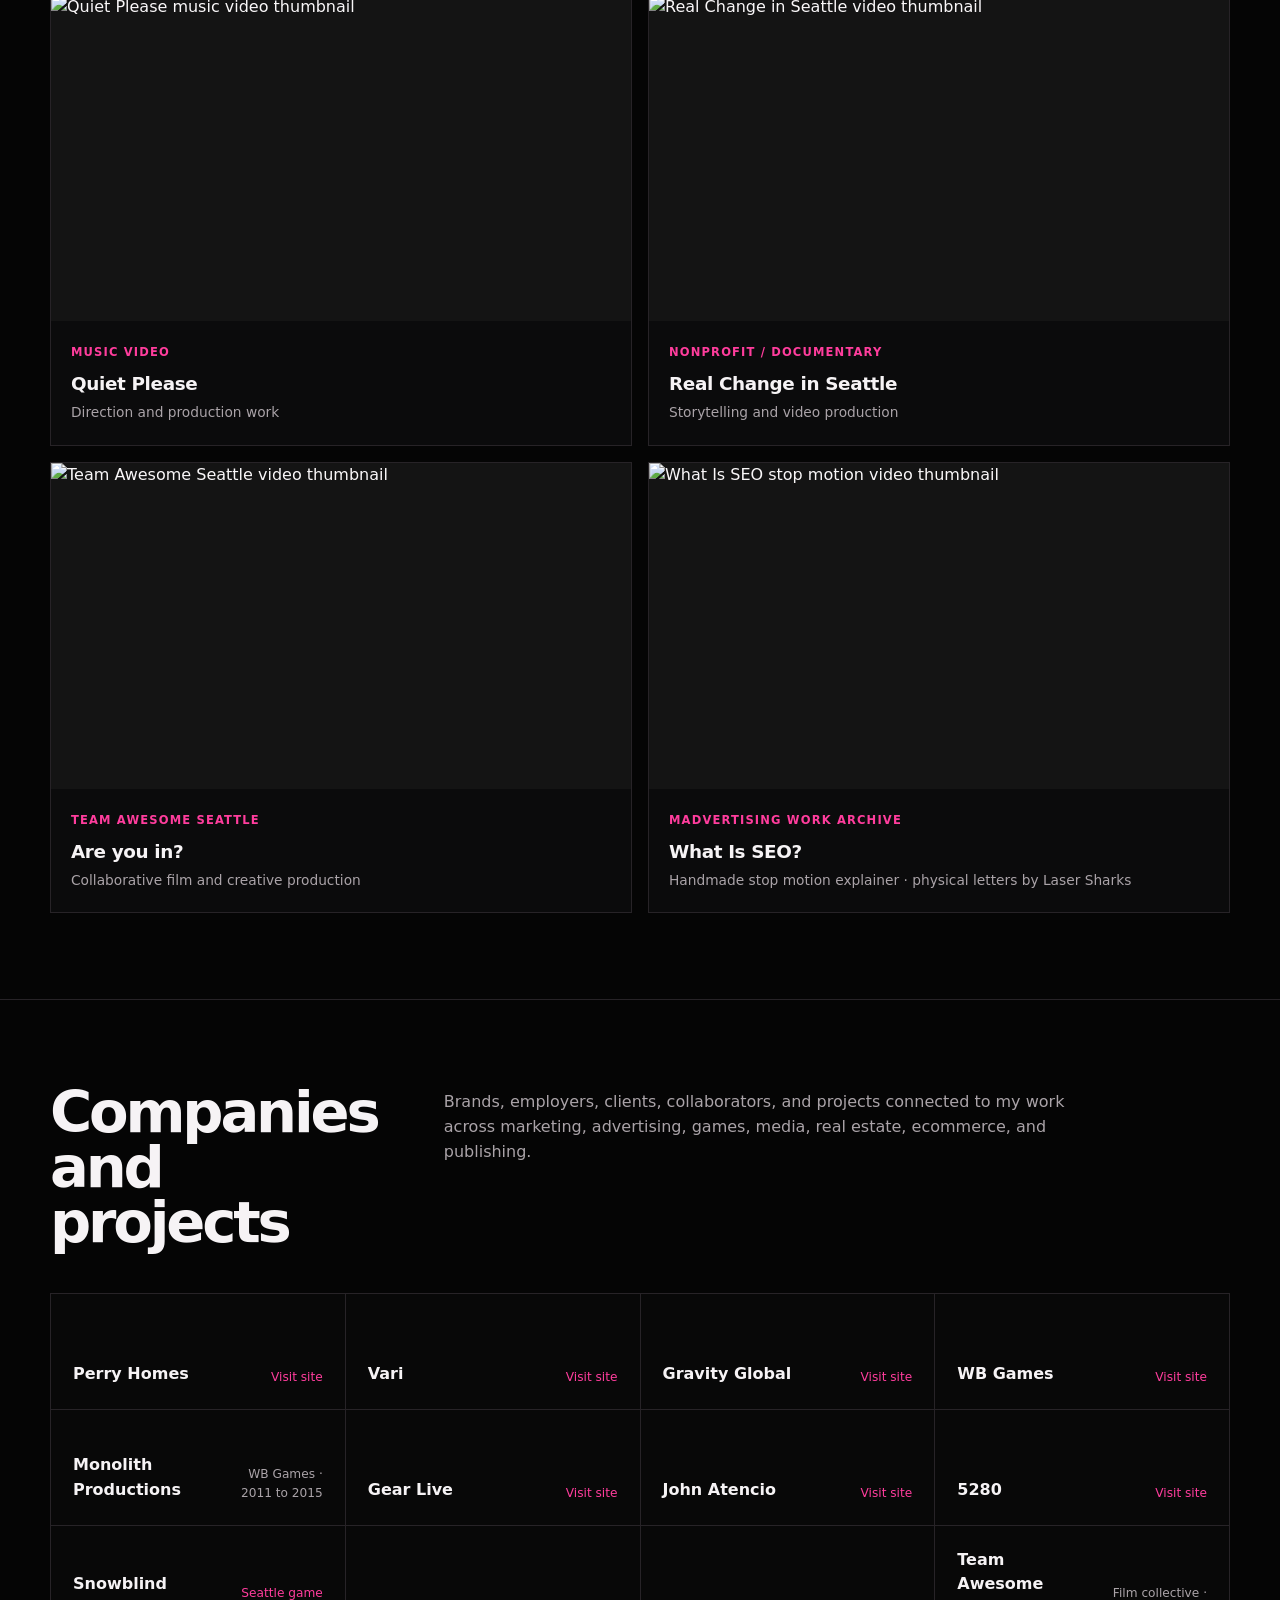
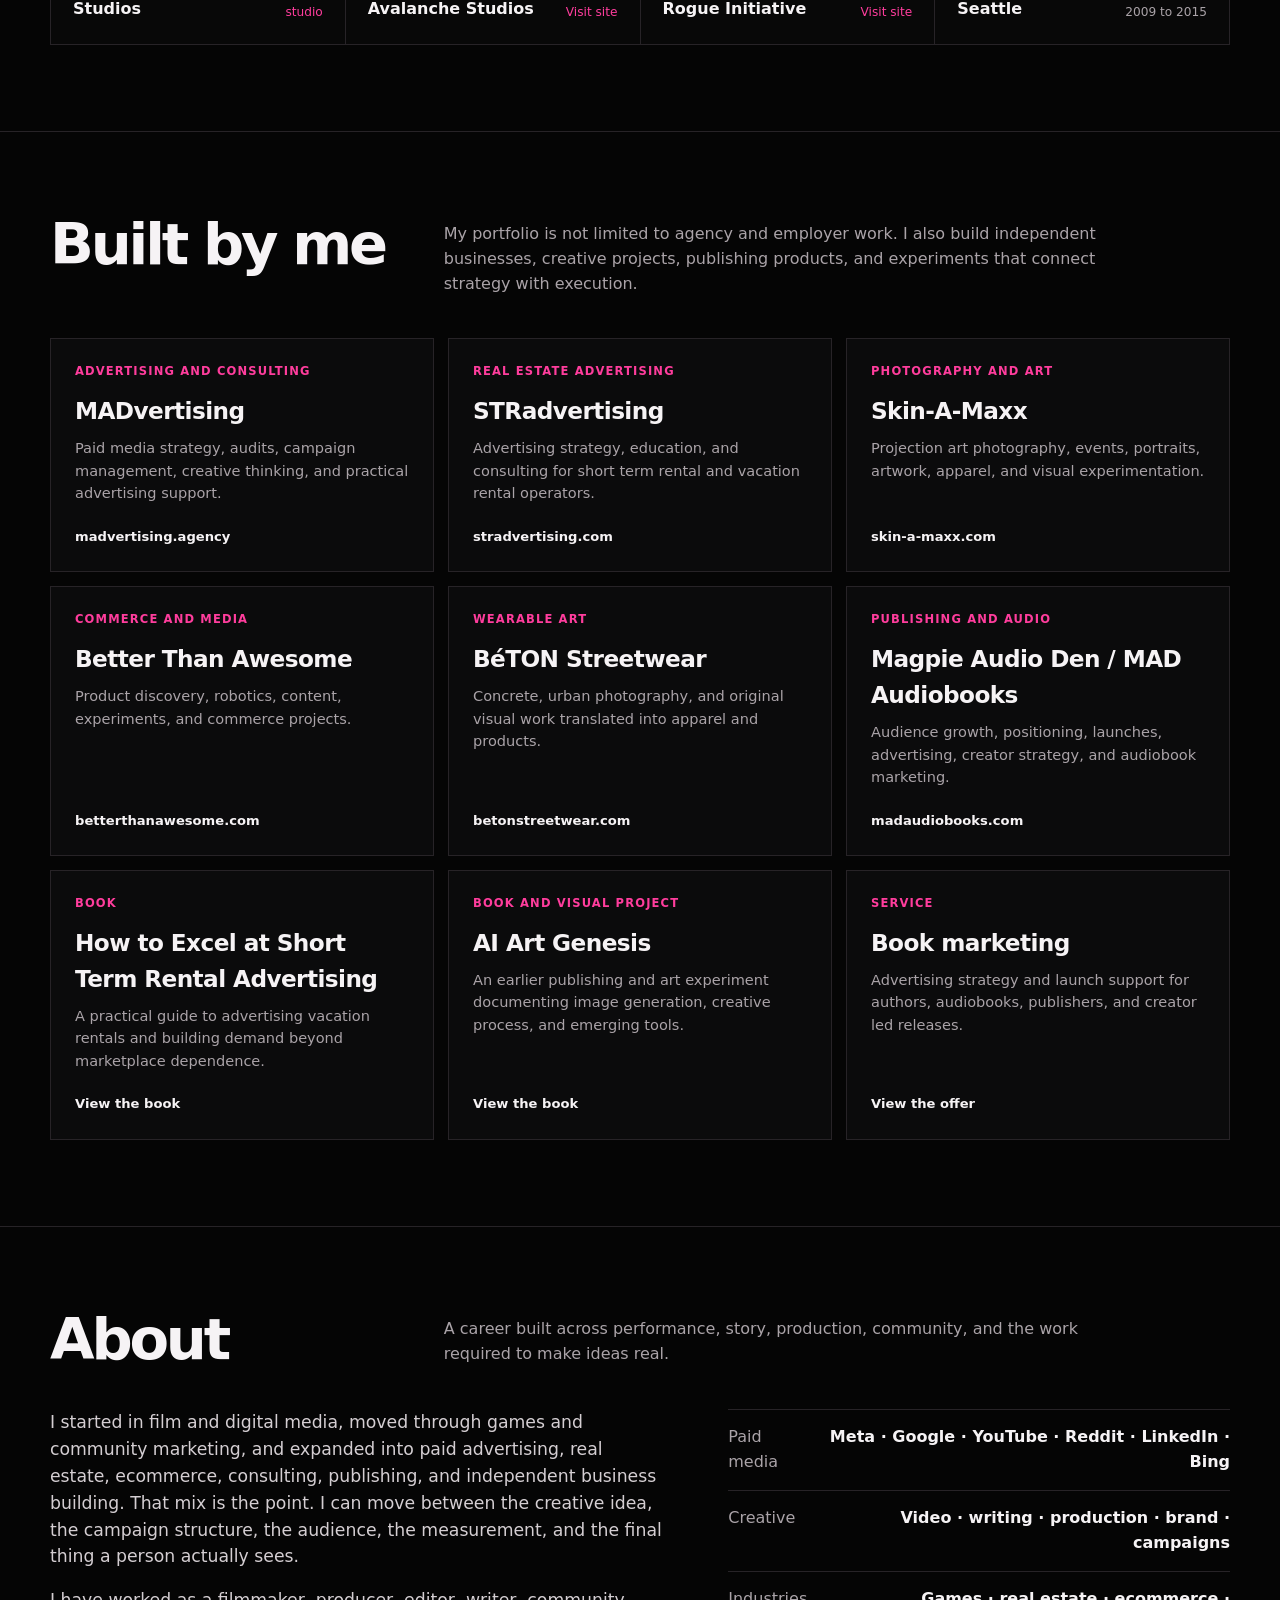
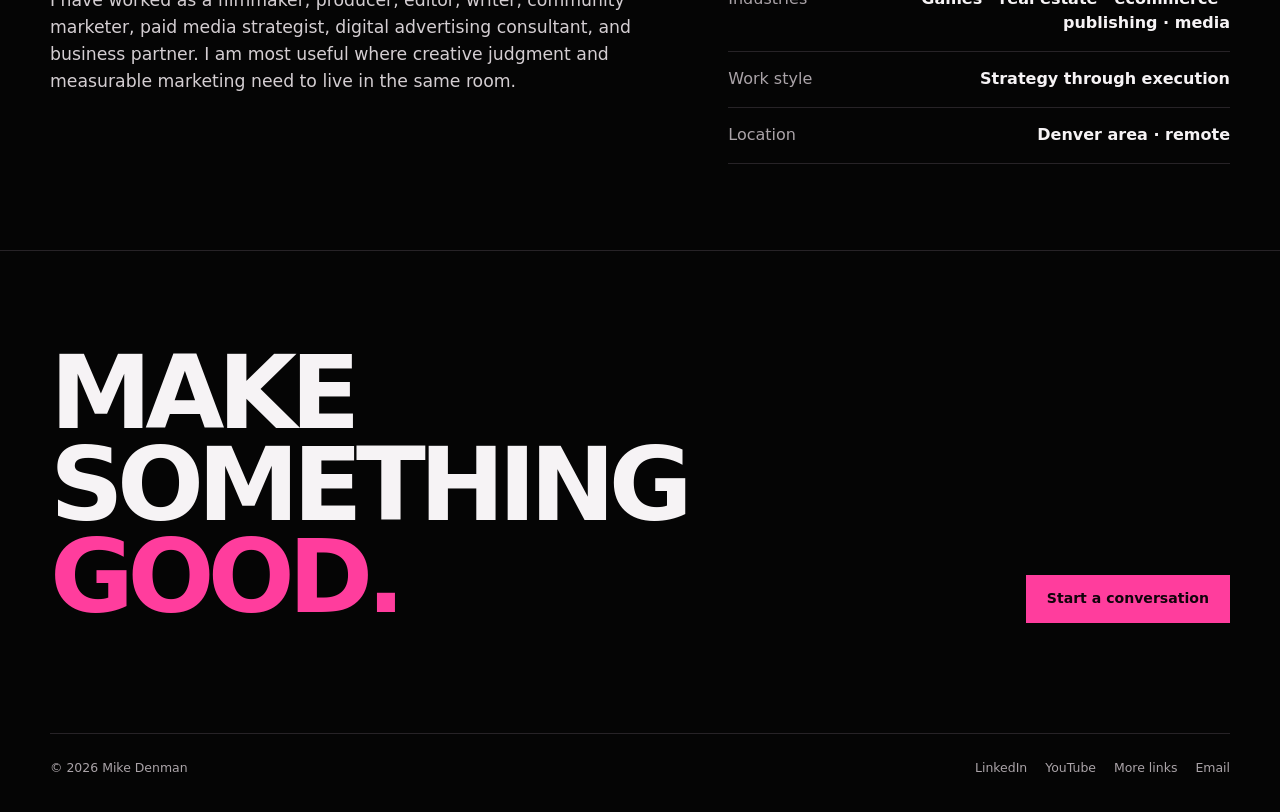
==== commit 71f7fc29: "Correct Schell Games to Snowblind Studios" ====
--- a/index.html
+++ b/index.html
@@ -199,7 +199,7 @@
           <a href="https://www.gearlive.com/" target="_blank" rel="noopener noreferrer"><strong>Gear Live</strong><span>Visit site</span></a>
           <a href="https://www.johnatencio.com/" target="_blank" rel="noopener noreferrer"><strong>John Atencio</strong><span>Visit site</span></a>
           <a href="https://5280.com/" target="_blank" rel="noopener noreferrer"><strong>5280</strong><span>Visit site</span></a>
-          <a href="https://www.schellgames.com/" target="_blank" rel="noopener noreferrer"><strong>Schell Games</strong><span>Visit site</span></a>
+          <a data-link="snowblind" href="https://en.wikipedia.org/wiki/Snowblind_Studios" target="_blank" rel="noopener noreferrer"><strong>Snowblind Studios</strong><span>Seattle game studio</span></a>
           <a href="https://www.avalanchestudios.com/" target="_blank" rel="noopener noreferrer"><strong>Avalanche Studios</strong><span>Visit site</span></a>
           <a href="https://www.rogueinitiative.com/" target="_blank" rel="noopener noreferrer"><strong>Rogue Initiative</strong><span>Visit site</span></a>
           <div><strong>Team Awesome Seattle</strong><span>Film collective · 2009 to 2015</span></div>
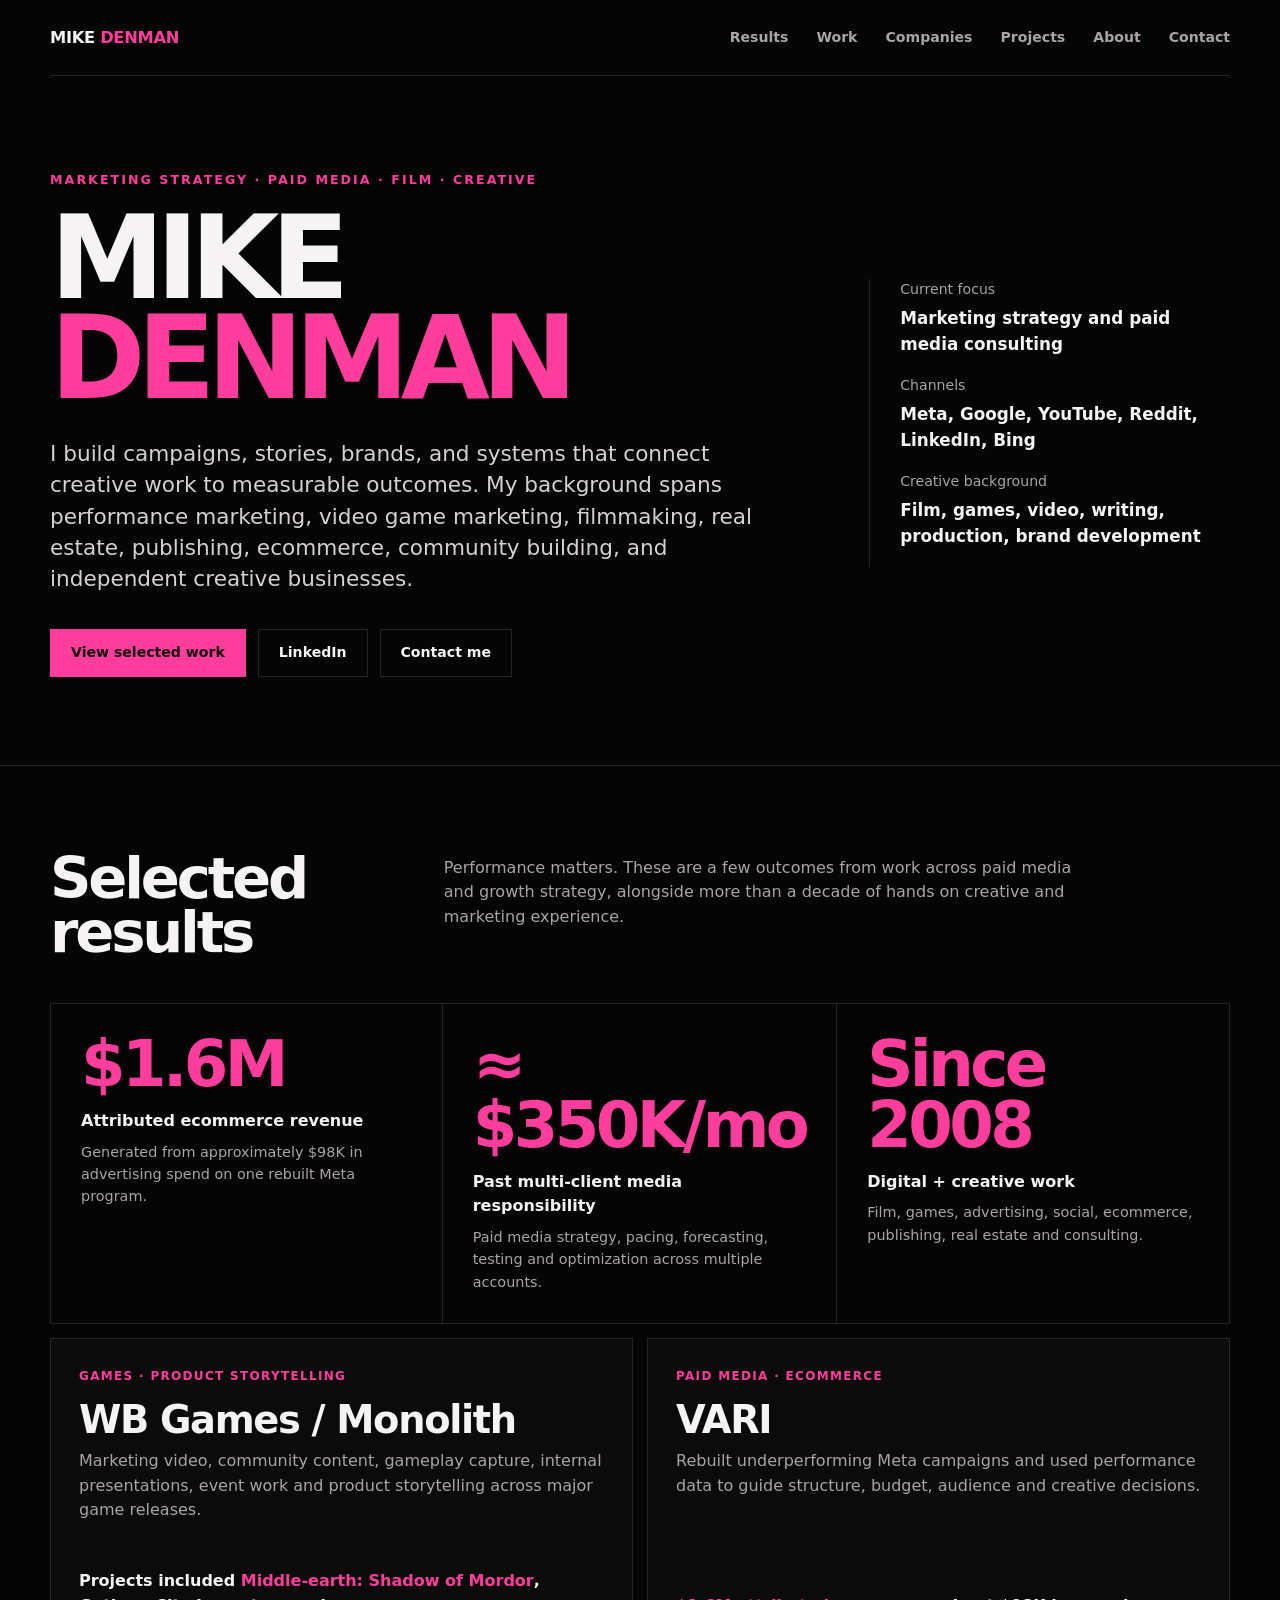
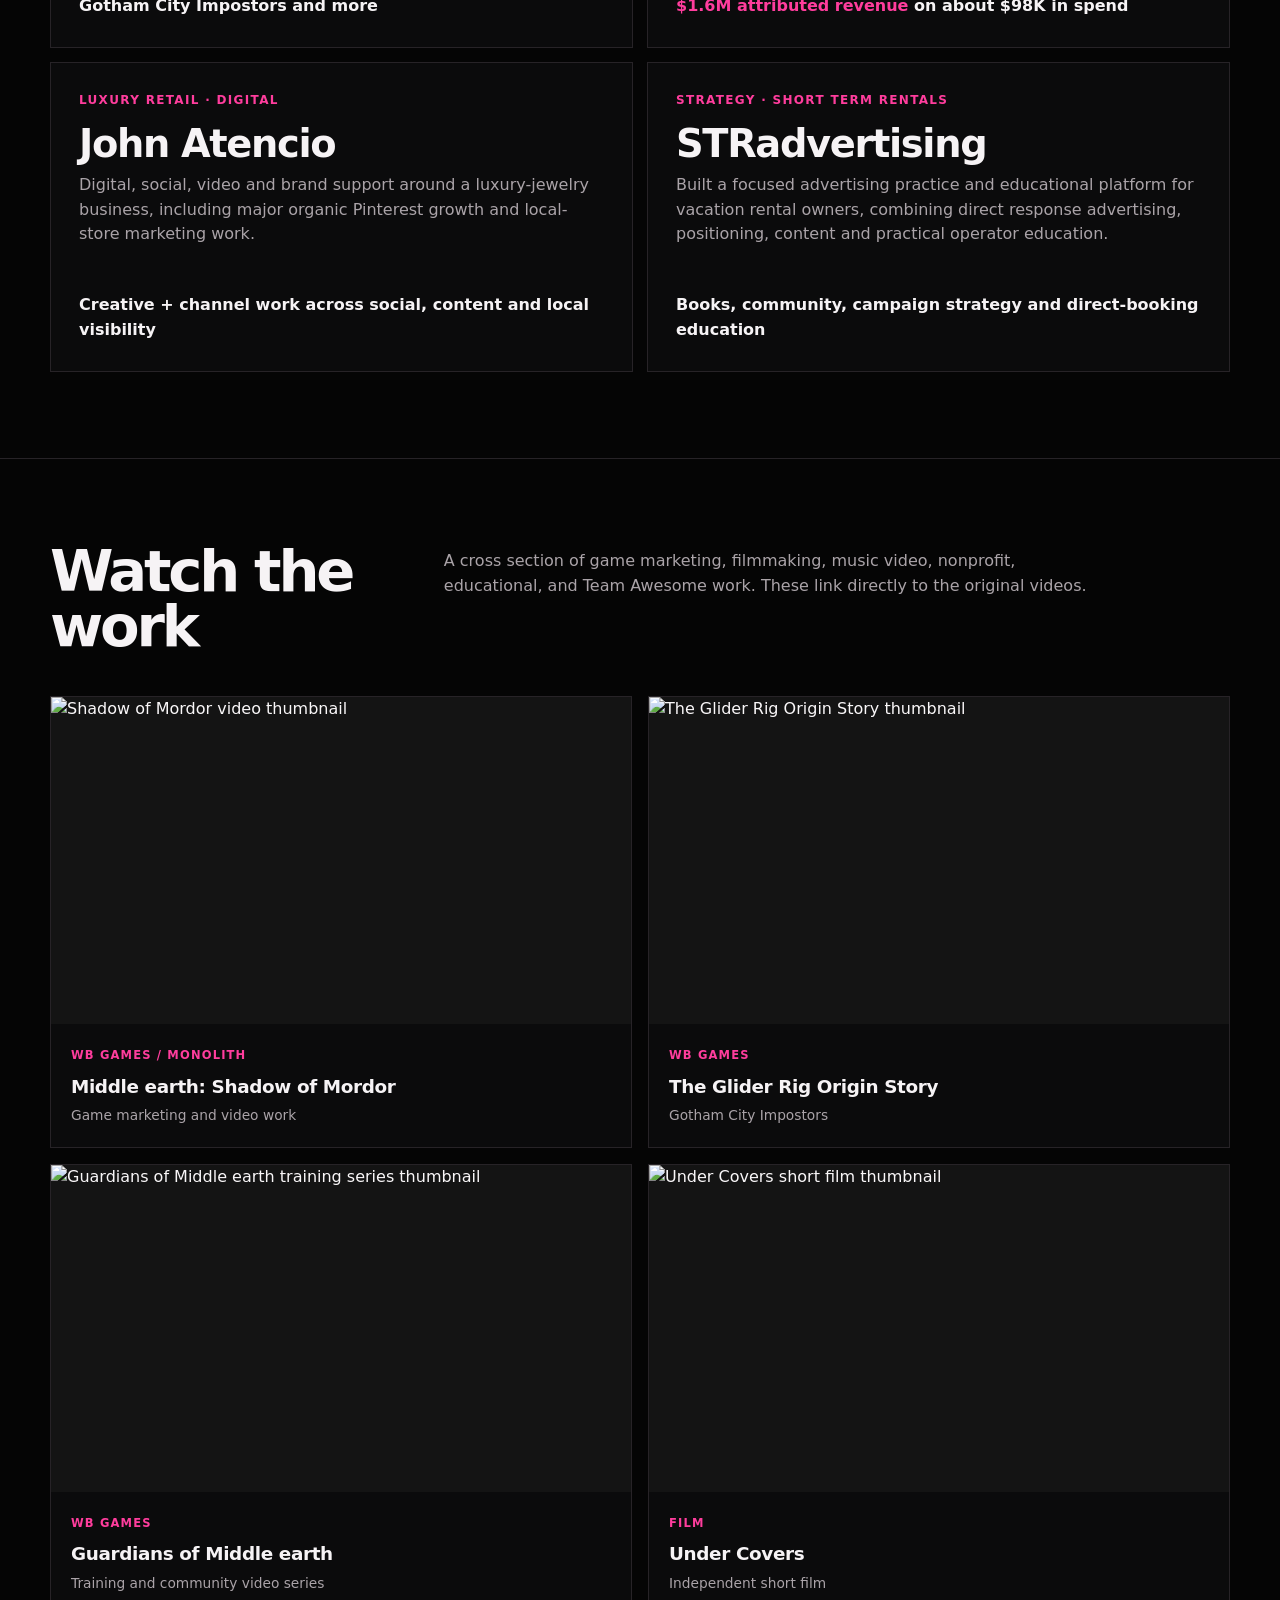
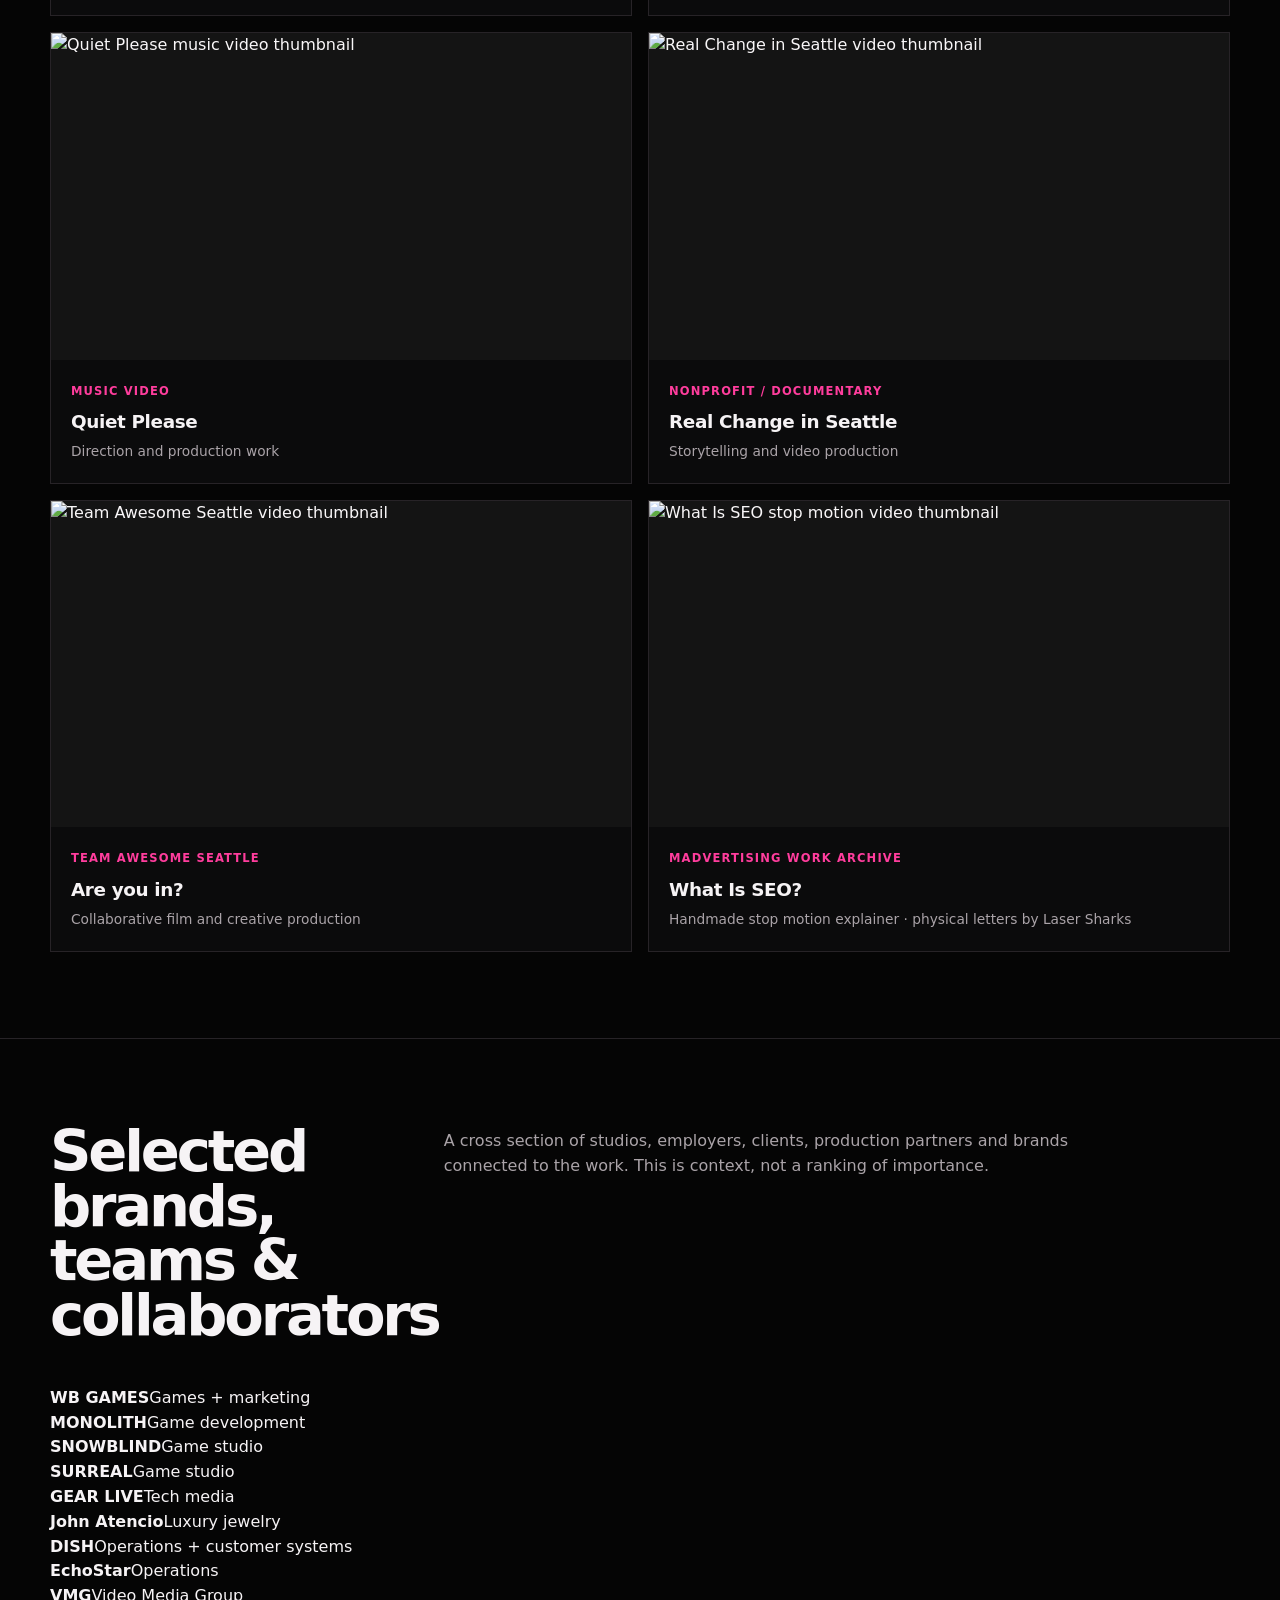
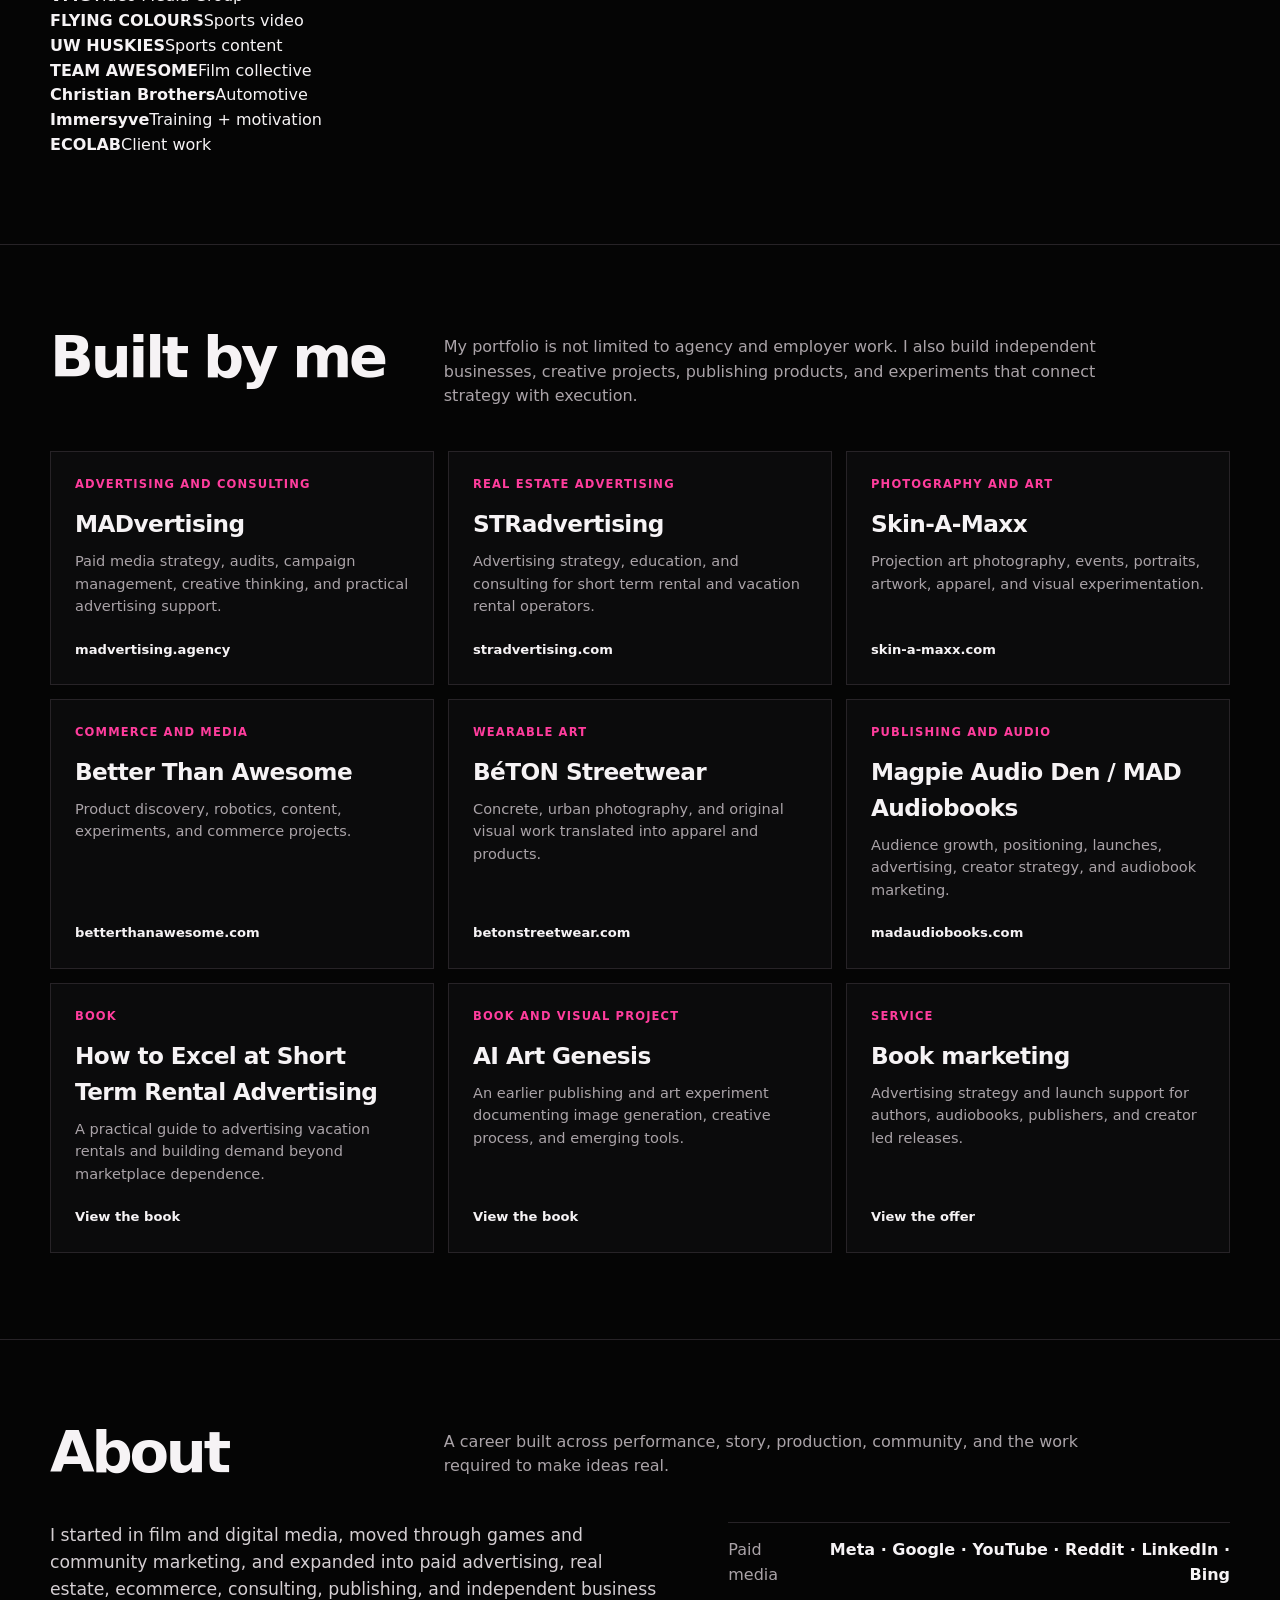
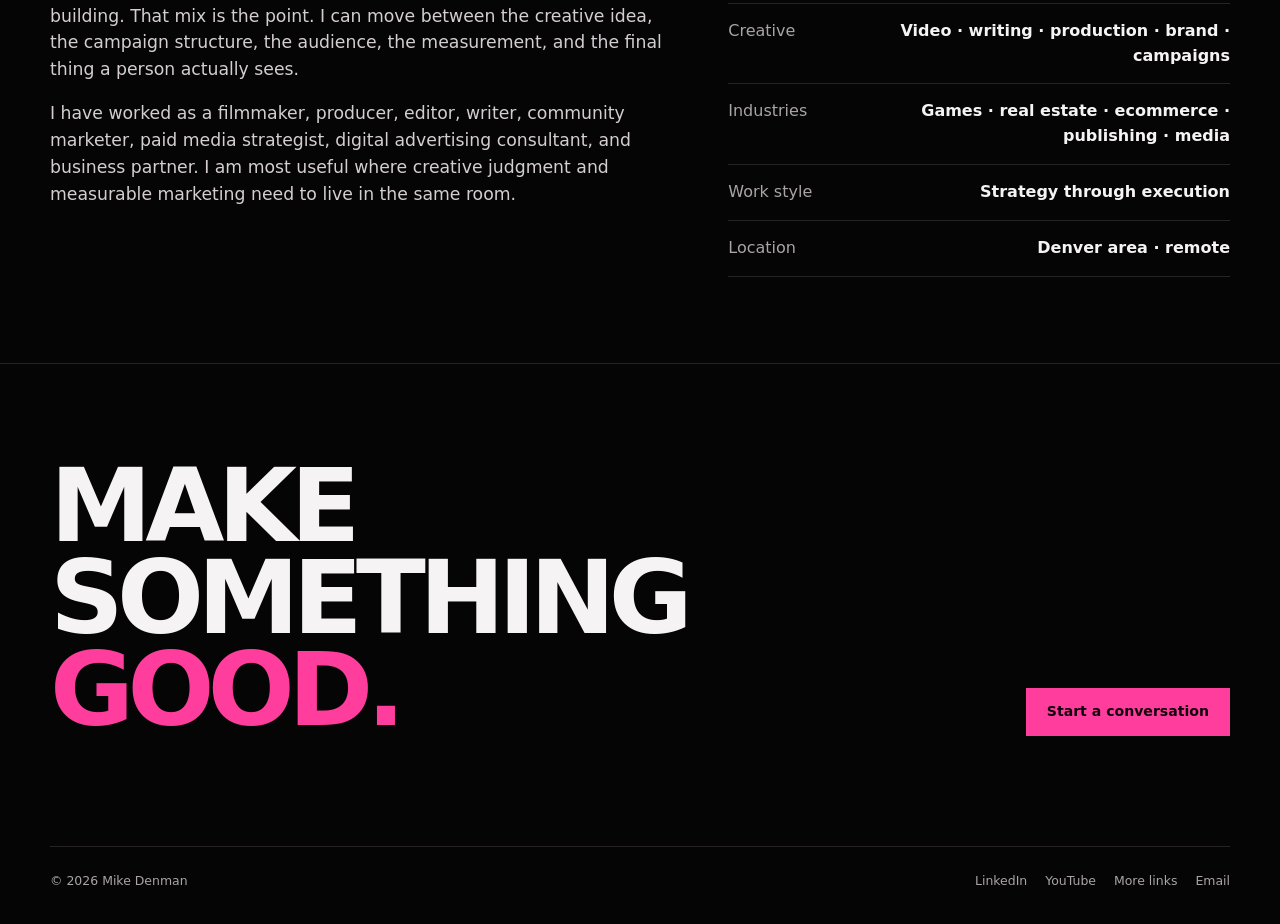
==== commit 29674aed: "Refocus portfolio brands and results" ====
--- a/index.html
+++ b/index.html
@@ -66,51 +66,51 @@
 
         <div class="metrics">
           <article class="metric">
-            <strong>$370 → $24</strong>
-            <span>Perry Homes cost per lead</span>
-            <p>Meta lead generation improvement over roughly eight months.</p>
+            <strong>$1.6M</strong>
+            <span>Attributed ecommerce revenue</span>
+            <p>Generated from approximately $98K in advertising spend on one rebuilt Meta program.</p>
           </article>
           <article class="metric">
-            <strong>$1.6M</strong>
-            <span>Attributed revenue for Vari</span>
-            <p>Generated from approximately $98K in advertising spend.</p>
+            <strong>≈ $350K/mo</strong>
+            <span>Past multi-client media responsibility</span>
+            <p>Paid media strategy, pacing, forecasting, testing and optimization across multiple accounts.</p>
           </article>
           <article class="metric">
-            <strong>10+ years</strong>
-            <span>Digital marketing and creative strategy</span>
-            <p>Paid media, content, video, games, ecommerce, real estate, and consulting.</p>
+            <strong>Since 2008</strong>
+            <span>Digital + creative work</span>
+            <p>Film, games, advertising, social, ecommerce, publishing, real estate and consulting.</p>
           </article>
         </div>
 
         <div class="case-grid" style="margin-top:14px">
           <article class="case-card">
-            <span class="label">Paid media · real estate</span>
-            <h3>Perry Homes</h3>
-            <p>
-              Performance work focused on lead quality, audience strategy, creative testing, campaign structure,
-              and reducing acquisition cost for a major Texas home builder.
-            </p>
-            <div class="case-stat"><b>$370 to $24 CPL</b> over roughly eight months</div>
+            <span class="label">Games · product storytelling</span>
+            <h3>WB Games / Monolith</h3>
+            <p>
+              Marketing video, community content, gameplay capture, internal presentations, event work and
+              product storytelling across major game releases.
+            </p>
+            <div class="case-stat">Projects included <b>Middle-earth: Shadow of Mordor</b>, Gotham City Impostors and more</div>
           </article>
 
           <article class="case-card">
             <span class="label">Paid media · ecommerce</span>
-            <h3>Vari</h3>
-            <p>
-              Campaign strategy and optimization supporting ecommerce revenue across digital advertising channels,
-              using performance data to guide budget, audience, and creative decisions.
+            <h3>VARI</h3>
+            <p>
+              Rebuilt underperforming Meta campaigns and used performance data to guide structure, budget,
+              audience and creative decisions.
             </p>
             <div class="case-stat"><b>$1.6M attributed revenue</b> on about $98K in spend</div>
           </article>
 
           <article class="case-card">
-            <span class="label">Games · community · video</span>
-            <h3>WB Games / Monolith</h3>
-            <p>
-              Community marketing, video production, live event coverage, social content, editing, scripting,
-              shooting, directing, and producing work around major game releases and fan communities.
-            </p>
-            <div class="case-stat">Projects included <b>Middle earth: Shadow of Mordor</b> and other WB Games titles</div>
+            <span class="label">Luxury retail · digital</span>
+            <h3>John Atencio</h3>
+            <p>
+              Digital, social, video and brand support around a luxury-jewelry business, including major organic
+              Pinterest growth and local-store marketing work.
+            </p>
+            <div class="case-stat">Creative + channel work across social, content and local visibility</div>
           </article>
 
           <article class="case-card">
@@ -118,9 +118,9 @@
             <h3>STRadvertising</h3>
             <p>
               Built a focused advertising practice and educational platform for vacation rental owners,
-              combining direct response advertising, positioning, content, and practical operator education.
-            </p>
-            <div class="case-stat">Built around measurable occupancy, pricing, and direct booking outcomes</div>
+              combining direct response advertising, positioning, content and practical operator education.
+            </p>
+            <div class="case-stat">Books, community, campaign strategy and direct-booking education</div>
           </article>
         </div>
       </div>
@@ -183,26 +183,29 @@
     <section class="section" id="companies">
       <div class="shell">
         <div class="section-heading">
-          <h2>Companies and projects</h2>
+          <h2>Selected brands, teams & collaborators</h2>
           <p>
-            Brands, employers, clients, collaborators, and projects connected to my work across marketing,
-            advertising, games, media, real estate, ecommerce, and publishing.
+            A cross section of studios, employers, clients, production partners and brands connected to the work.
+            This is context, not a ranking of importance.
           </p>
         </div>
 
-        <div class="logo-list">
-          <a href="https://www.perryhomes.com/" target="_blank" rel="noopener noreferrer"><strong>Perry Homes</strong><span>Visit site</span></a>
-          <a href="https://www.vari.com/" target="_blank" rel="noopener noreferrer"><strong>Vari</strong><span>Visit site</span></a>
-          <a href="https://www.gravityglobal.com/" target="_blank" rel="noopener noreferrer"><strong>Gravity Global</strong><span>Visit site</span></a>
-          <a href="https://warnerbrosgames.com/" target="_blank" rel="noopener noreferrer"><strong>WB Games</strong><span>Visit site</span></a>
-          <div><strong>Monolith Productions</strong><span>WB Games · 2011 to 2015</span></div>
-          <a href="https://www.gearlive.com/" target="_blank" rel="noopener noreferrer"><strong>Gear Live</strong><span>Visit site</span></a>
-          <a href="https://www.johnatencio.com/" target="_blank" rel="noopener noreferrer"><strong>John Atencio</strong><span>Visit site</span></a>
-          <a href="https://5280.com/" target="_blank" rel="noopener noreferrer"><strong>5280</strong><span>Visit site</span></a>
-          <a data-link="snowblind" href="https://en.wikipedia.org/wiki/Snowblind_Studios" target="_blank" rel="noopener noreferrer"><strong>Snowblind Studios</strong><span>Seattle game studio</span></a>
-          <a href="https://www.avalanchestudios.com/" target="_blank" rel="noopener noreferrer"><strong>Avalanche Studios</strong><span>Visit site</span></a>
-          <a href="https://www.rogueinitiative.com/" target="_blank" rel="noopener noreferrer"><strong>Rogue Initiative</strong><span>Visit site</span></a>
-          <div><strong>Team Awesome Seattle</strong><span>Film collective · 2009 to 2015</span></div>
+        <div class="brand-wall" aria-label="Selected brands and teams">
+          <div class="brand-mark brand-wb"><strong>WB GAMES</strong><span>Games + marketing</span></div>
+          <div class="brand-mark brand-monolith"><strong>MONOLITH</strong><span>Game development</span></div>
+          <div class="brand-mark"><strong>SNOWBLIND</strong><span>Game studio</span></div>
+          <div class="brand-mark"><strong>SURREAL</strong><span>Game studio</span></div>
+          <div class="brand-mark"><strong>GEAR LIVE</strong><span>Tech media</span></div>
+          <div class="brand-mark brand-atencio"><strong>John Atencio</strong><span>Luxury jewelry</span></div>
+          <div class="brand-mark"><strong>DISH</strong><span>Operations + customer systems</span></div>
+          <div class="brand-mark"><strong>EchoStar</strong><span>Operations</span></div>
+          <div class="brand-mark"><strong>VMG</strong><span>Video Media Group</span></div>
+          <div class="brand-mark"><strong>FLYING COLOURS</strong><span>Sports video</span></div>
+          <div class="brand-mark"><strong>UW HUSKIES</strong><span>Sports content</span></div>
+          <div class="brand-mark"><strong>TEAM AWESOME</strong><span>Film collective</span></div>
+          <div class="brand-mark"><strong>Christian Brothers</strong><span>Automotive</span></div>
+          <div class="brand-mark"><strong>Immersyve</strong><span>Training + motivation</span></div>
+          <div class="brand-mark"><strong>ECOLAB</strong><span>Client work</span></div>
         </div>
       </div>
     </section>
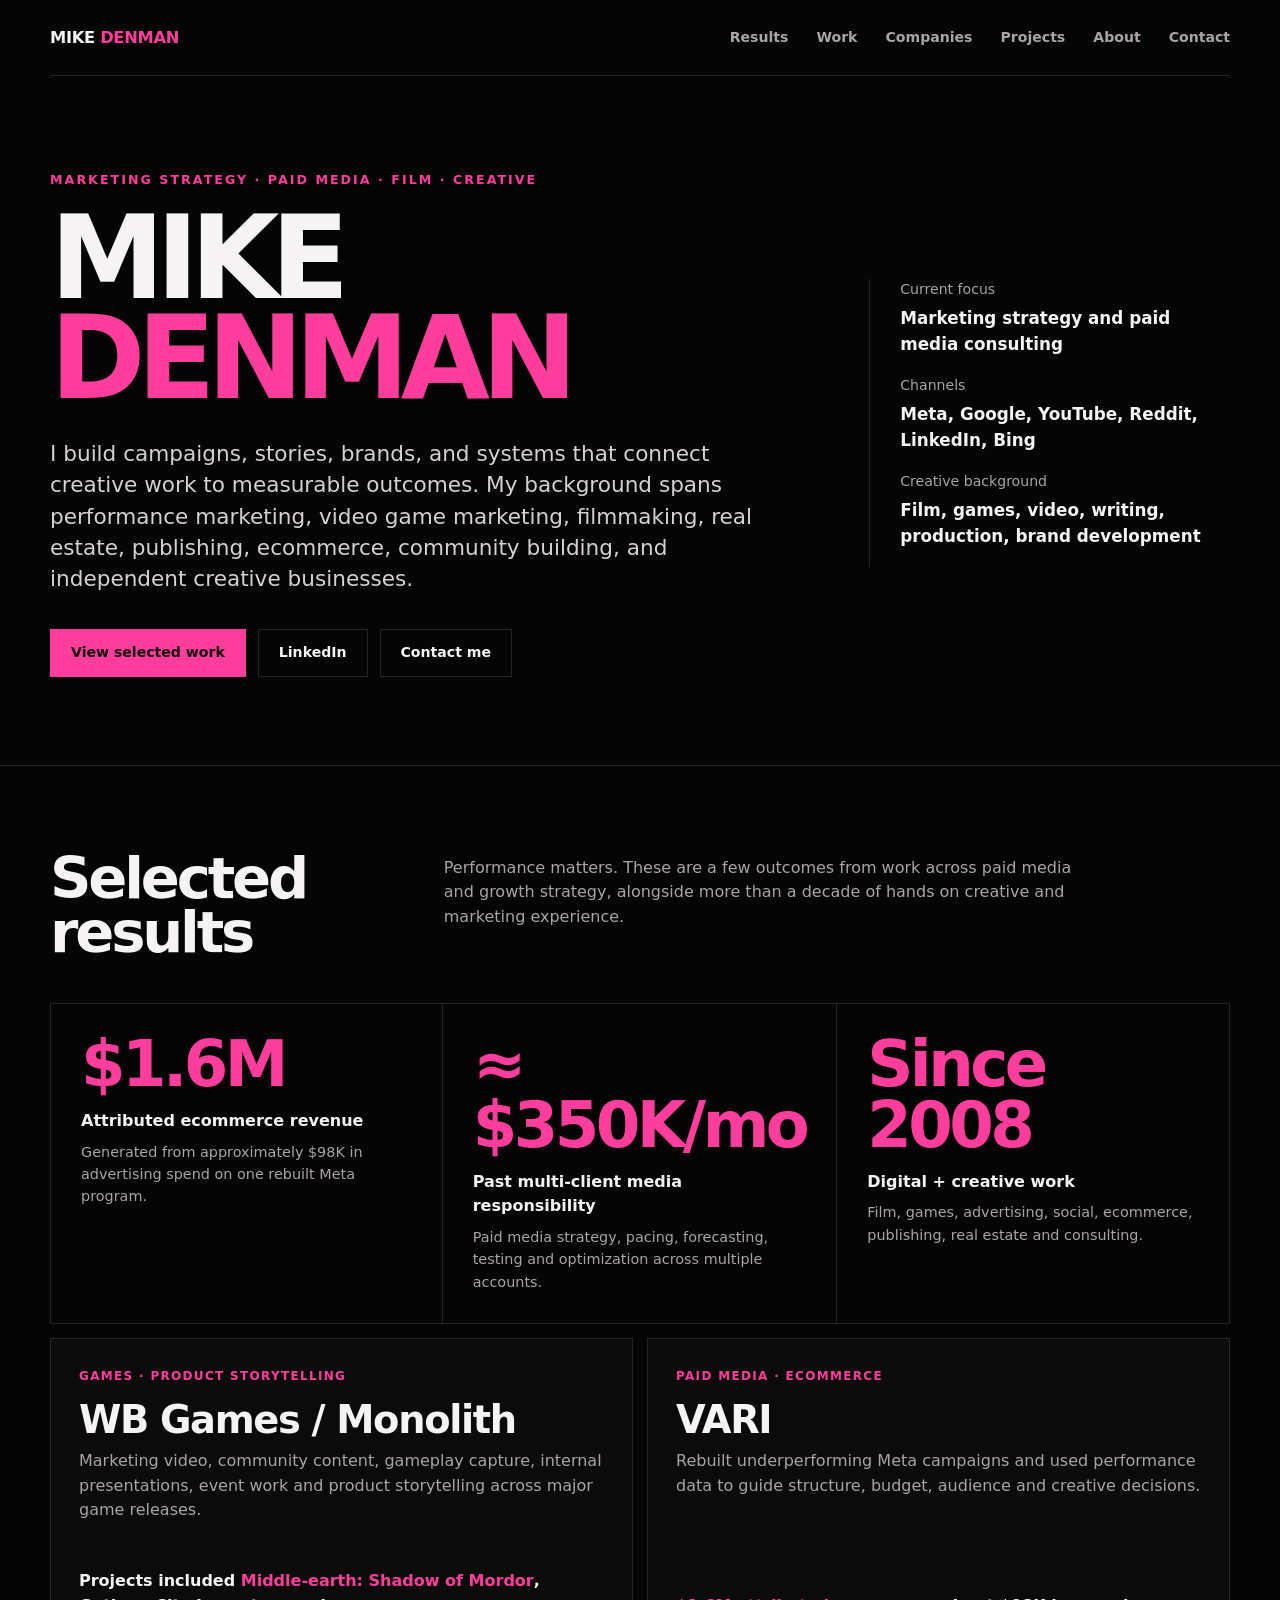
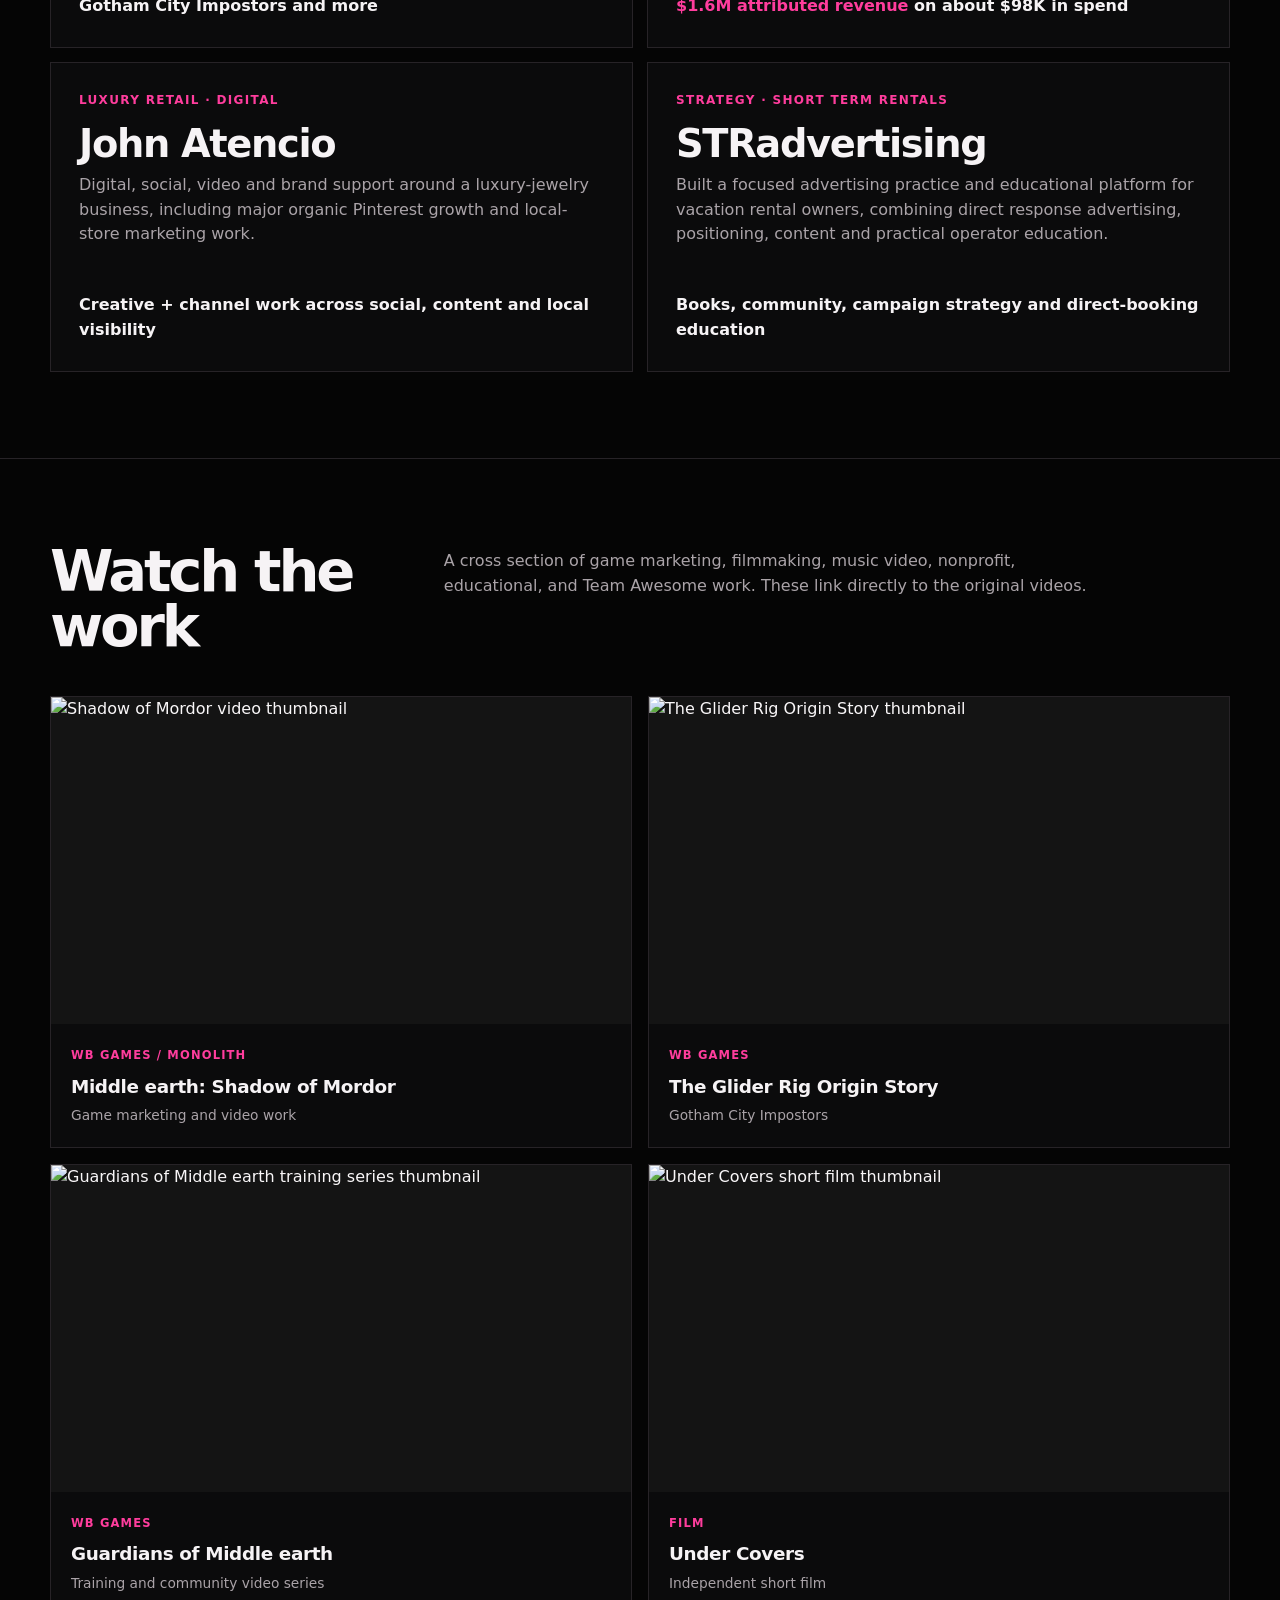
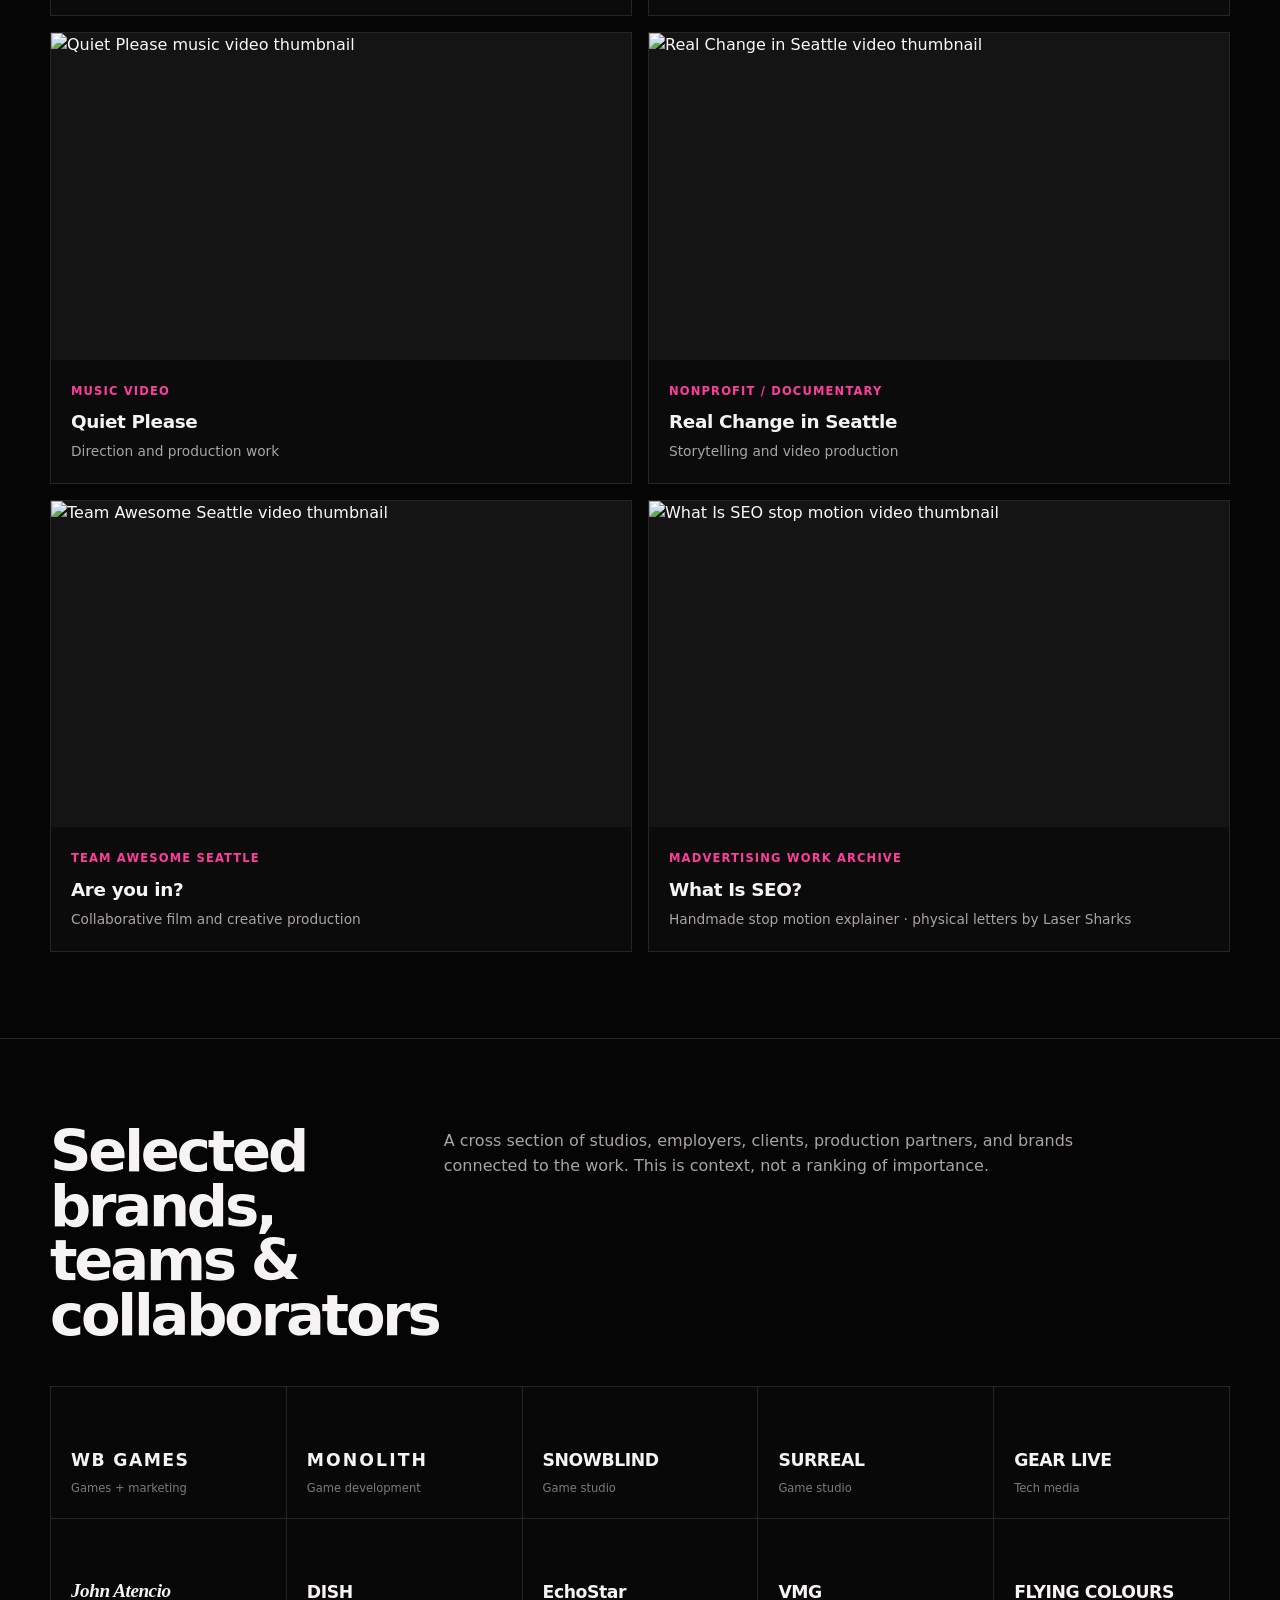
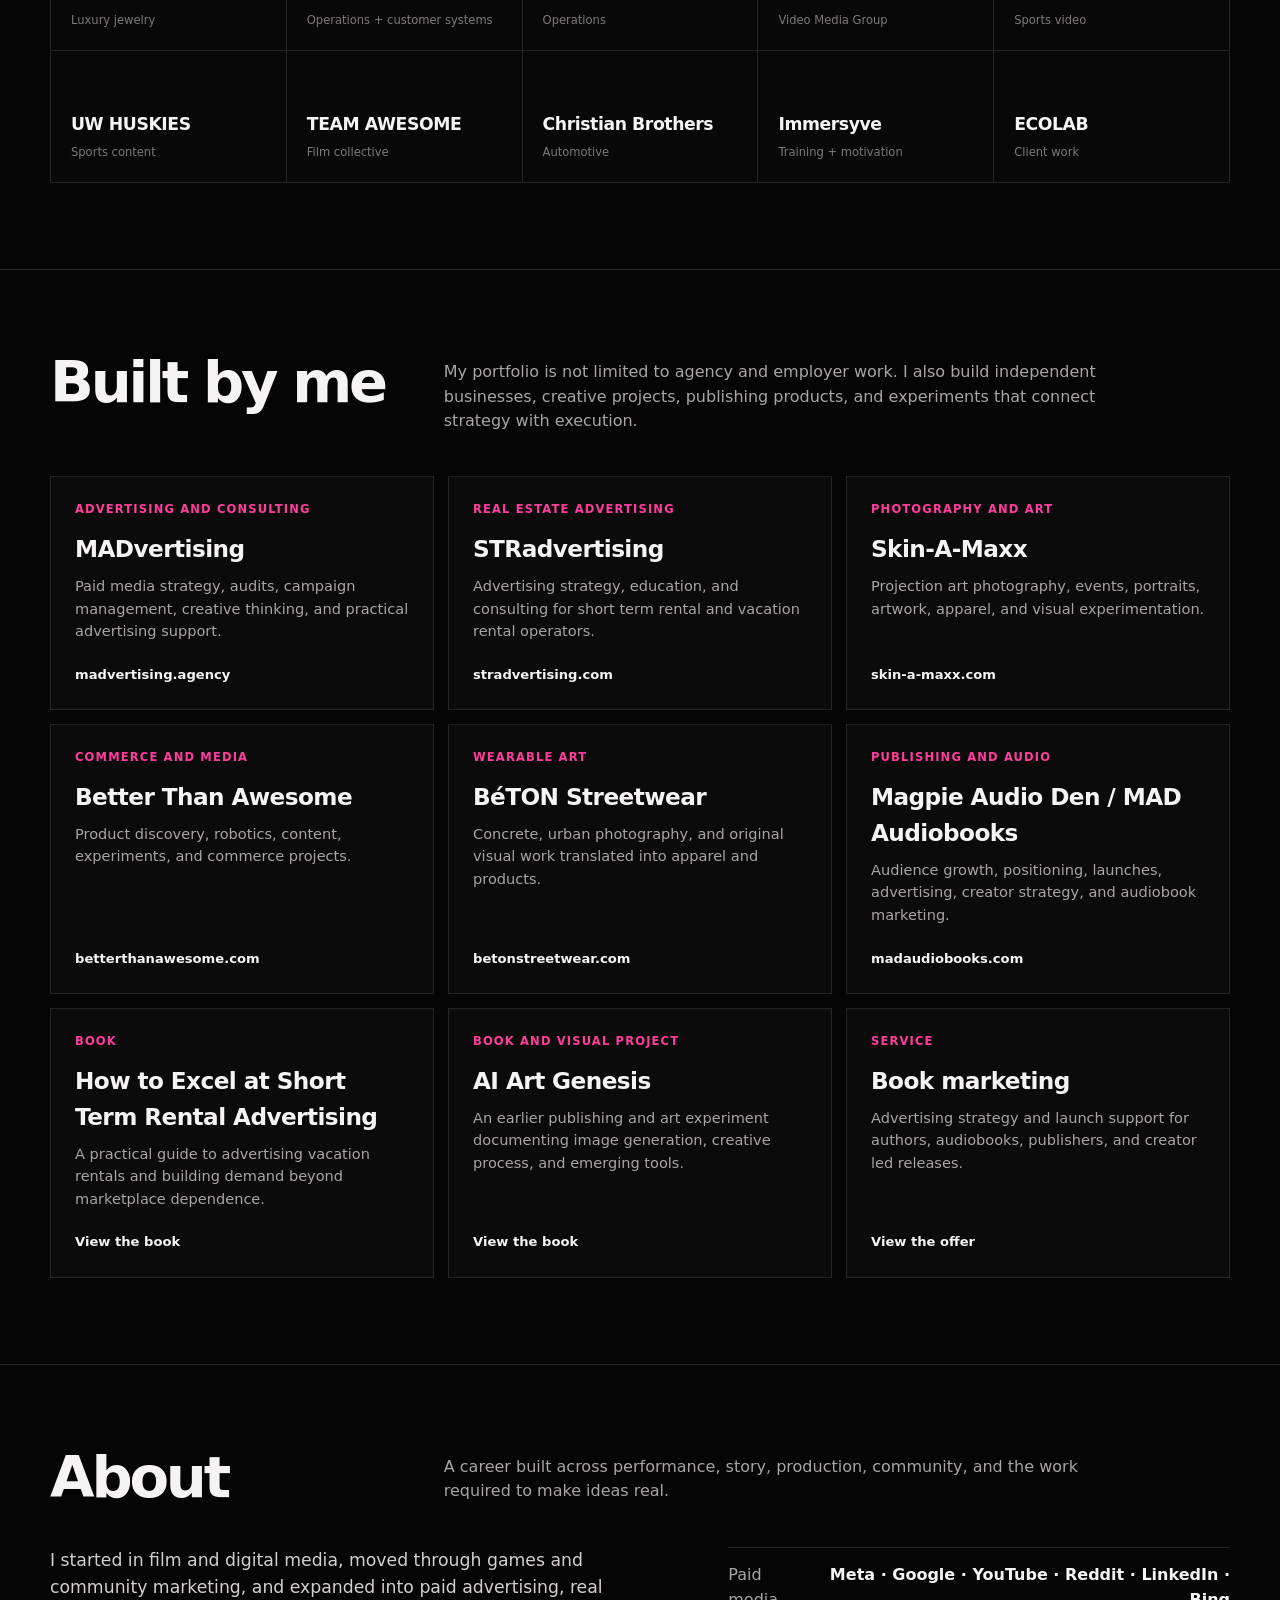
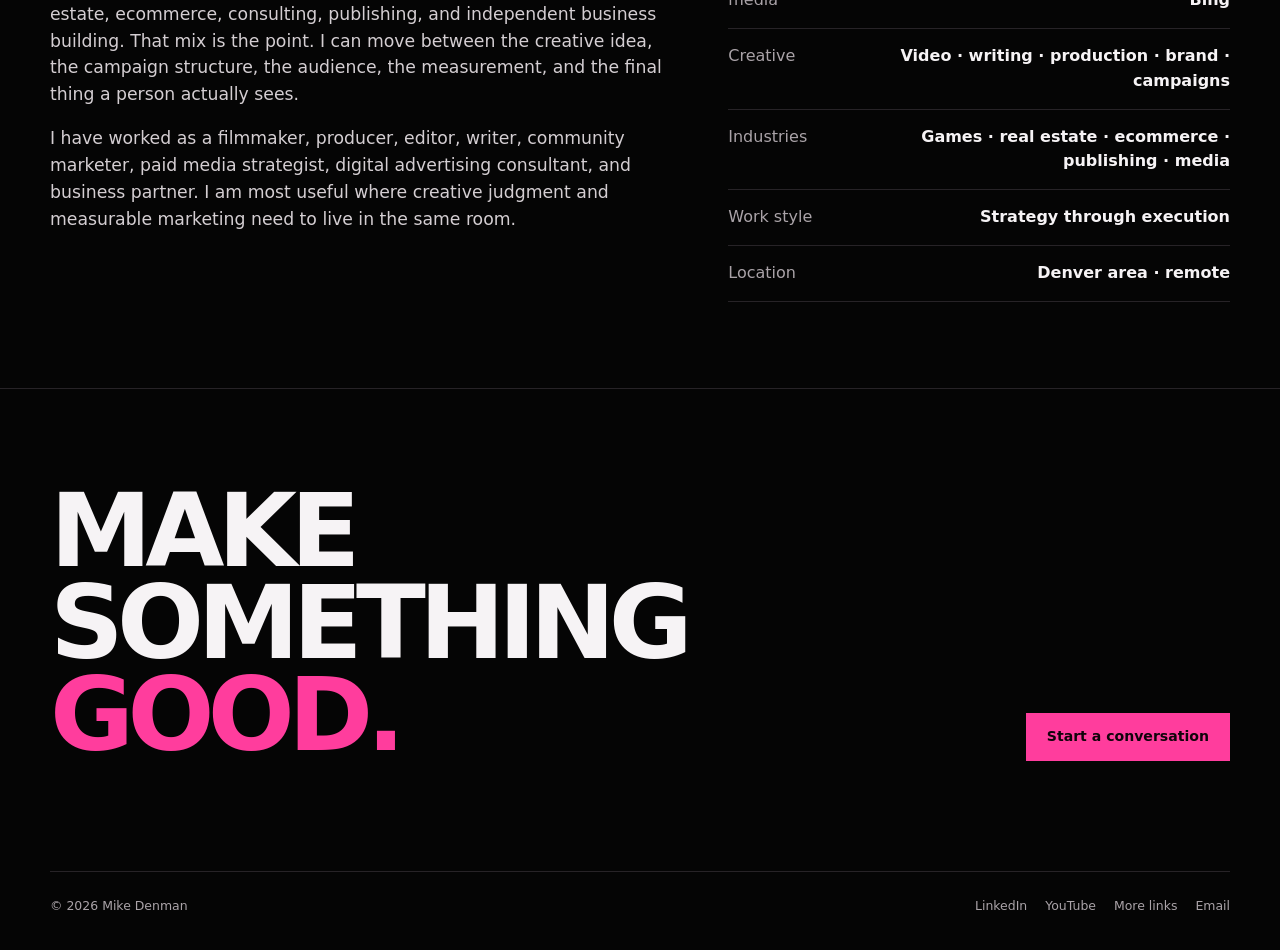
==== commit 44216da5: "Refocus portfolio brands and results" ====
--- a/index.html
+++ b/index.html
@@ -185,7 +185,7 @@
         <div class="section-heading">
           <h2>Selected brands, teams & collaborators</h2>
           <p>
-            A cross section of studios, employers, clients, production partners and brands connected to the work.
+            A cross section of studios, employers, clients, production partners, and brands connected to the work.
             This is context, not a ranking of importance.
           </p>
         </div>
--- a/portfolio.css
+++ b/portfolio.css
@@ -704,3 +704,36 @@
     padding: 22px;
   }
 }
+
+.brand-wall {
+  display:grid;
+  grid-template-columns:repeat(5,1fr);
+  border-top:1px solid var(--line);
+  border-left:1px solid var(--line);
+}
+.brand-mark {
+  min-height:132px;
+  padding:20px;
+  border-right:1px solid var(--line);
+  border-bottom:1px solid var(--line);
+  background:#080808;
+  display:flex;
+  flex-direction:column;
+  justify-content:flex-end;
+  gap:6px;
+}
+.brand-mark strong {
+  color:#f6f3f5;
+  font-size:1.08rem;
+  letter-spacing:-.025em;
+}
+.brand-mark span {
+  color:#7e787d;
+  font-size:.72rem;
+}
+.brand-wb strong { font-weight:900; letter-spacing:.08em; }
+.brand-monolith strong { font-weight:900; letter-spacing:.12em; }
+.brand-atencio strong { font-family: Georgia, serif; font-style:italic; font-size:1.2rem; }
+@media(max-width:900px){ .brand-wall{grid-template-columns:repeat(3,1fr);} }
+@media(max-width:700px){ .brand-wall{grid-template-columns:repeat(2,1fr);} }
+@media(max-width:460px){ .brand-wall{grid-template-columns:1fr;} }
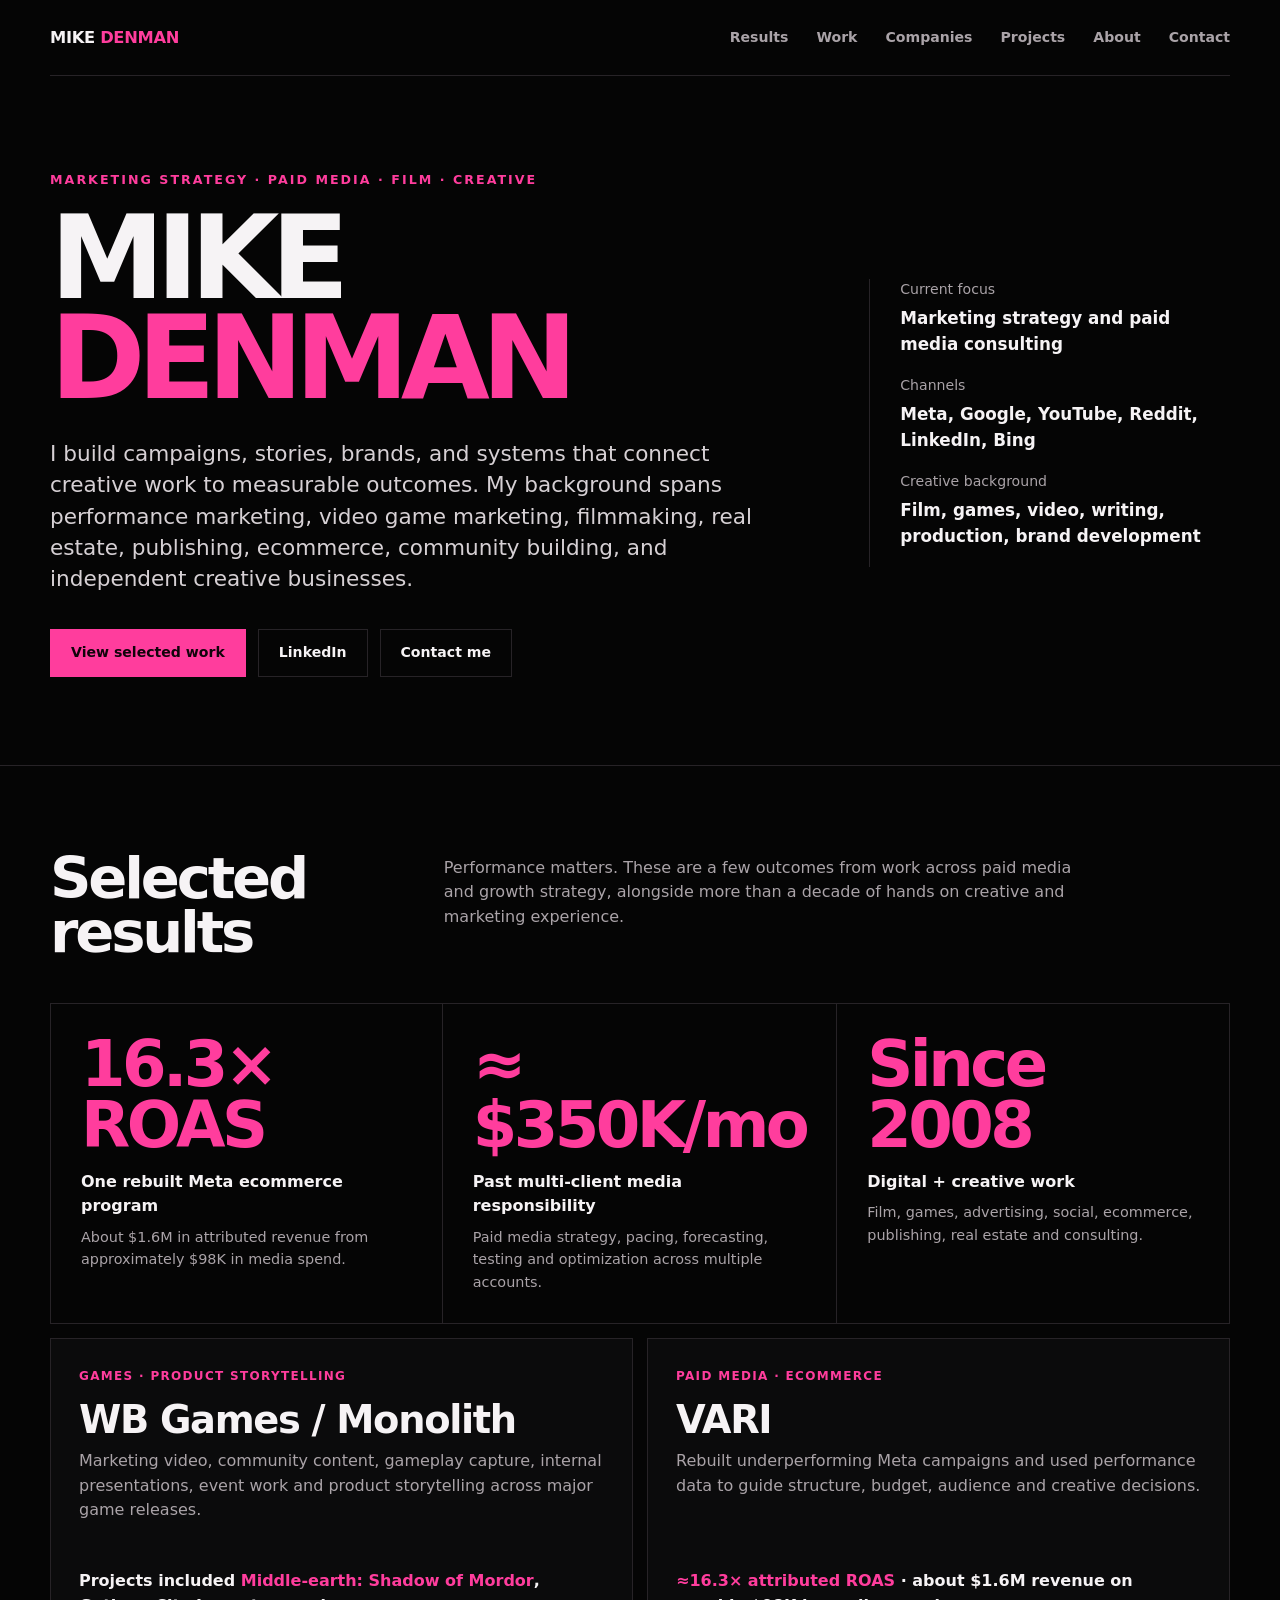
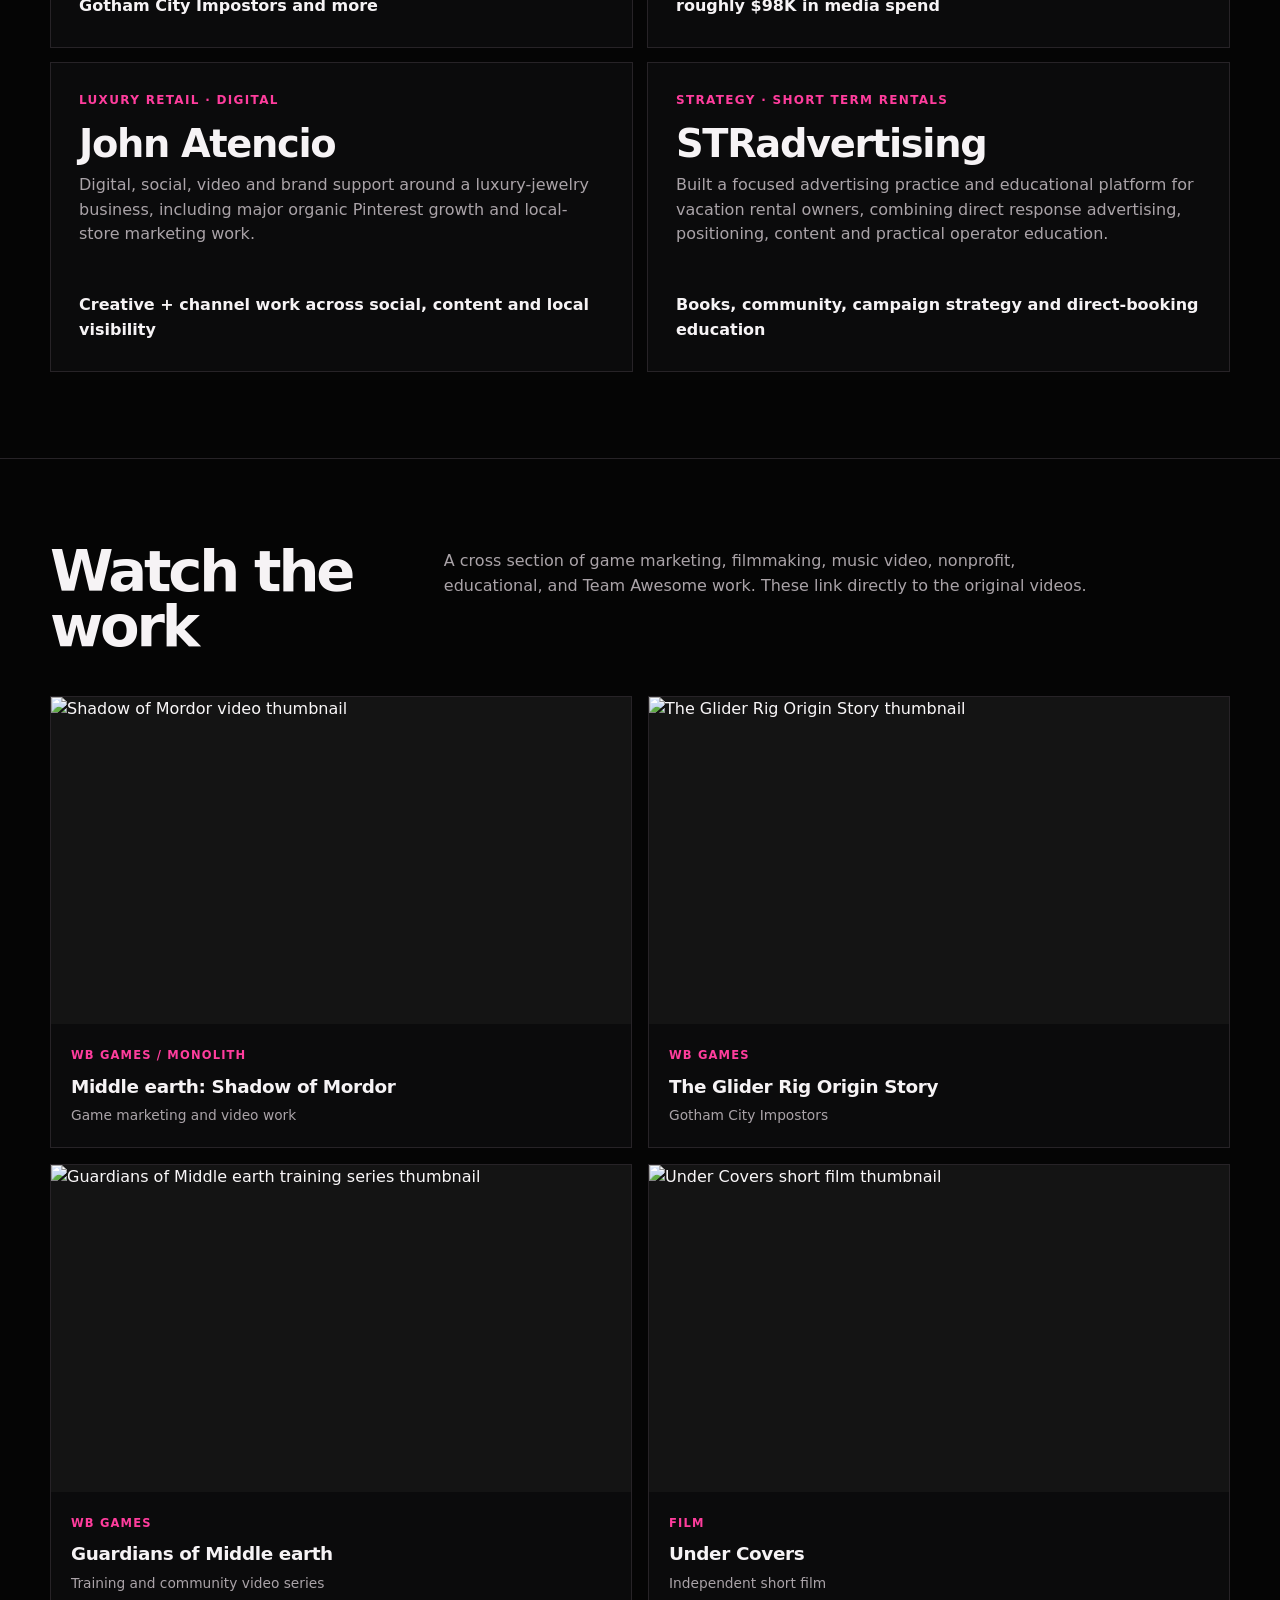
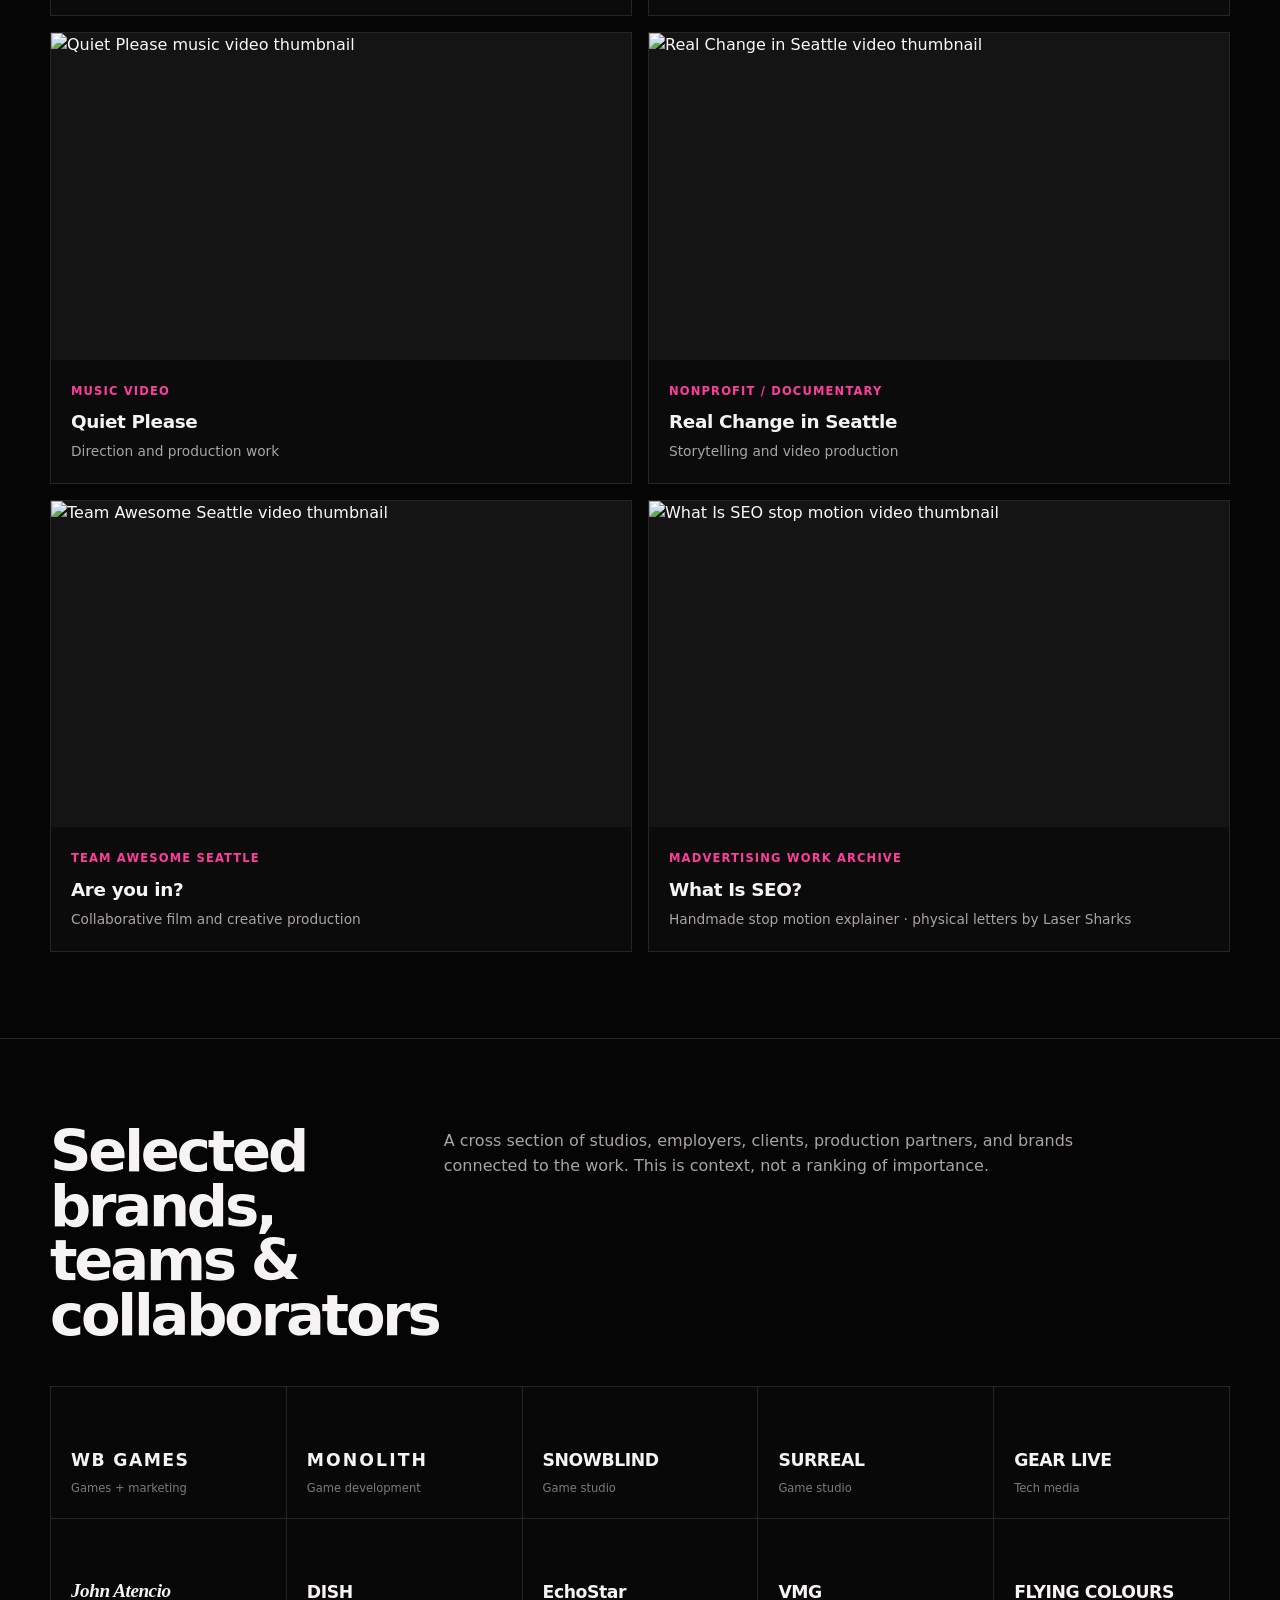
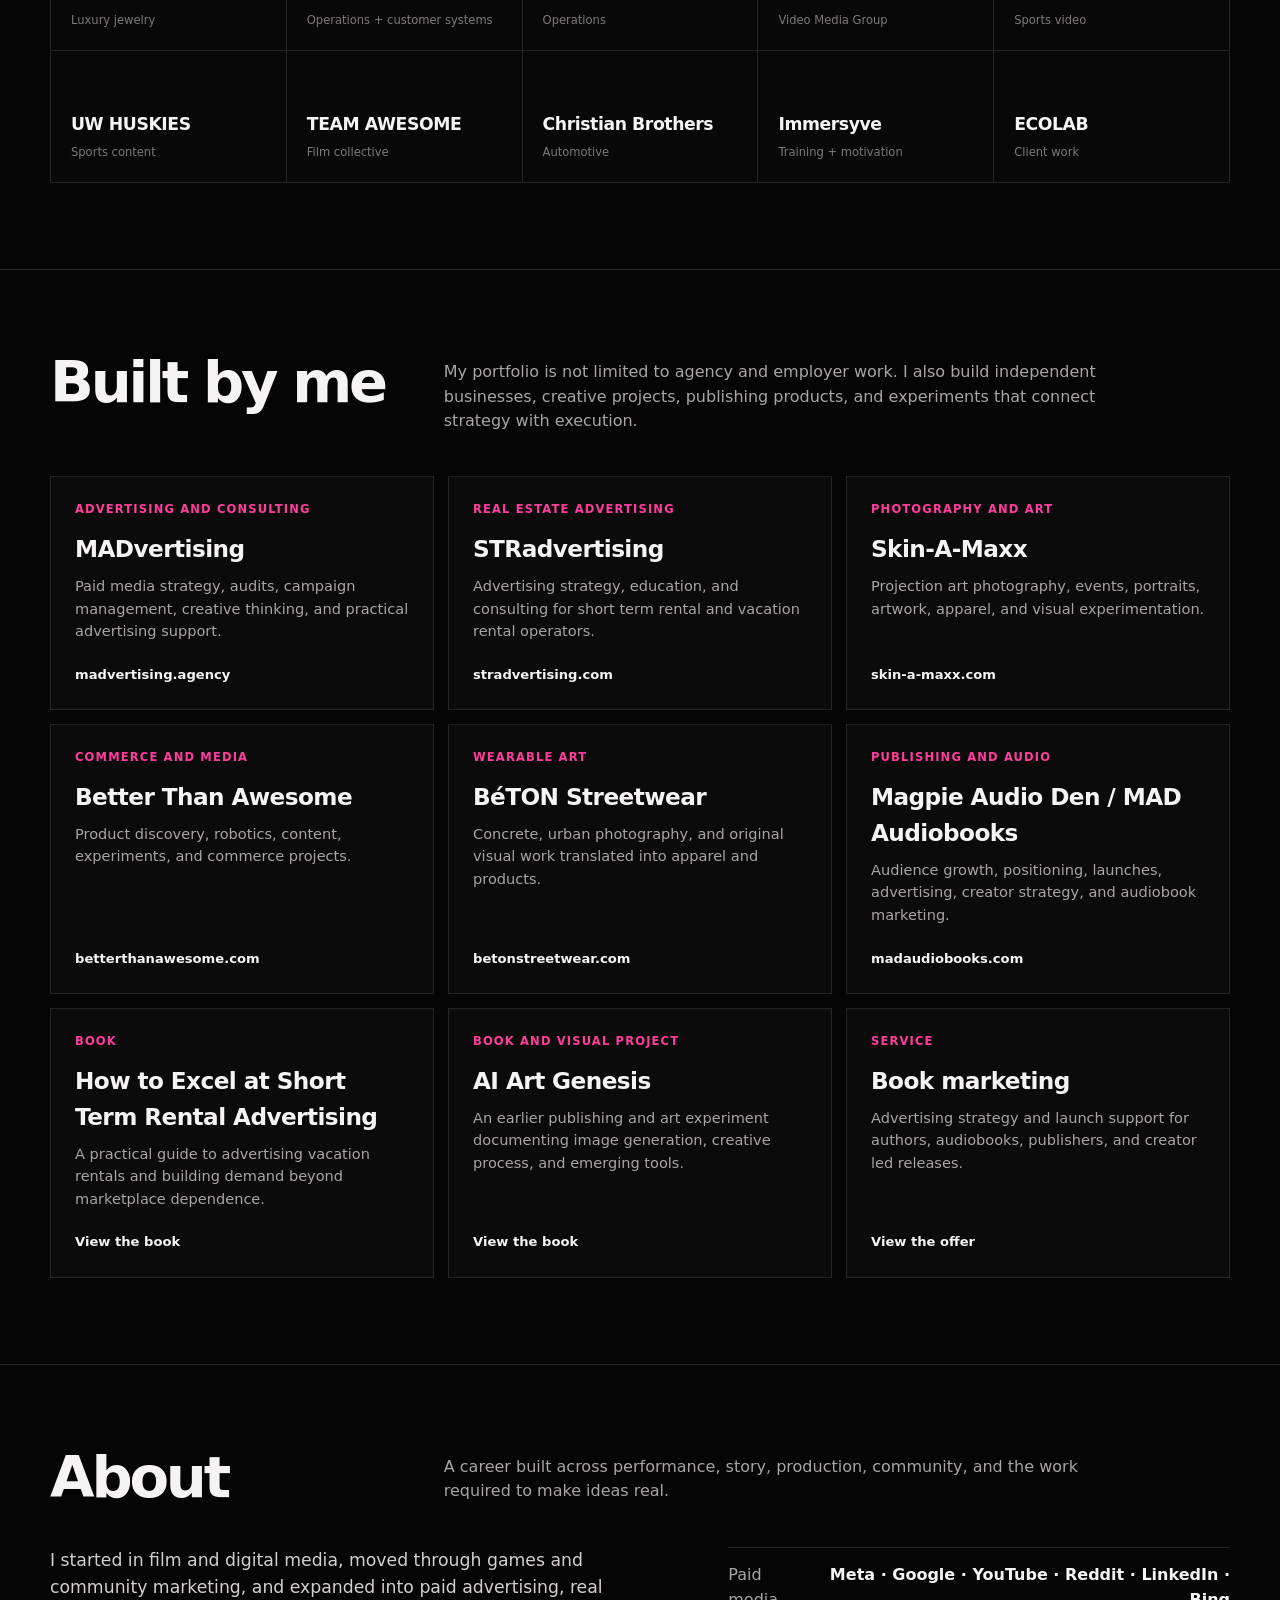
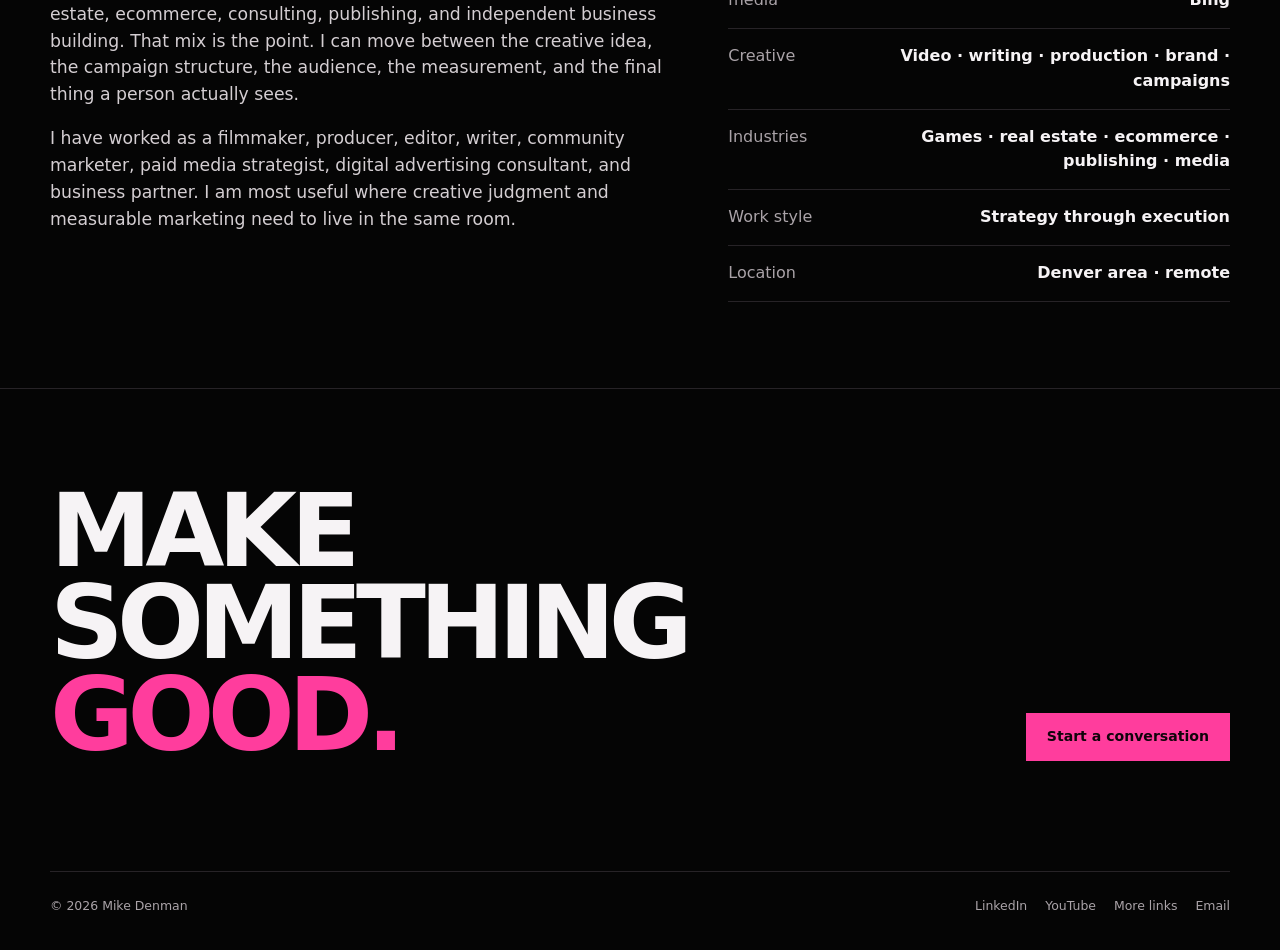
==== commit c0f5f89b: "Lead ecommerce proof with ROAS instead of raw revenue" ====
--- a/index.html
+++ b/index.html
@@ -66,9 +66,9 @@
 
         <div class="metrics">
           <article class="metric">
-            <strong>$1.6M</strong>
-            <span>Attributed ecommerce revenue</span>
-            <p>Generated from approximately $98K in advertising spend on one rebuilt Meta program.</p>
+            <strong>16.3× ROAS</strong>
+            <span>One rebuilt Meta ecommerce program</span>
+            <p>About $1.6M in attributed revenue from approximately $98K in media spend.</p>
           </article>
           <article class="metric">
             <strong>≈ $350K/mo</strong>
@@ -100,7 +100,7 @@
               Rebuilt underperforming Meta campaigns and used performance data to guide structure, budget,
               audience and creative decisions.
             </p>
-            <div class="case-stat"><b>$1.6M attributed revenue</b> on about $98K in spend</div>
+            <div class="case-stat"><b>≈16.3× attributed ROAS</b> · about $1.6M revenue on roughly $98K in media spend</div>
           </article>
 
           <article class="case-card">
